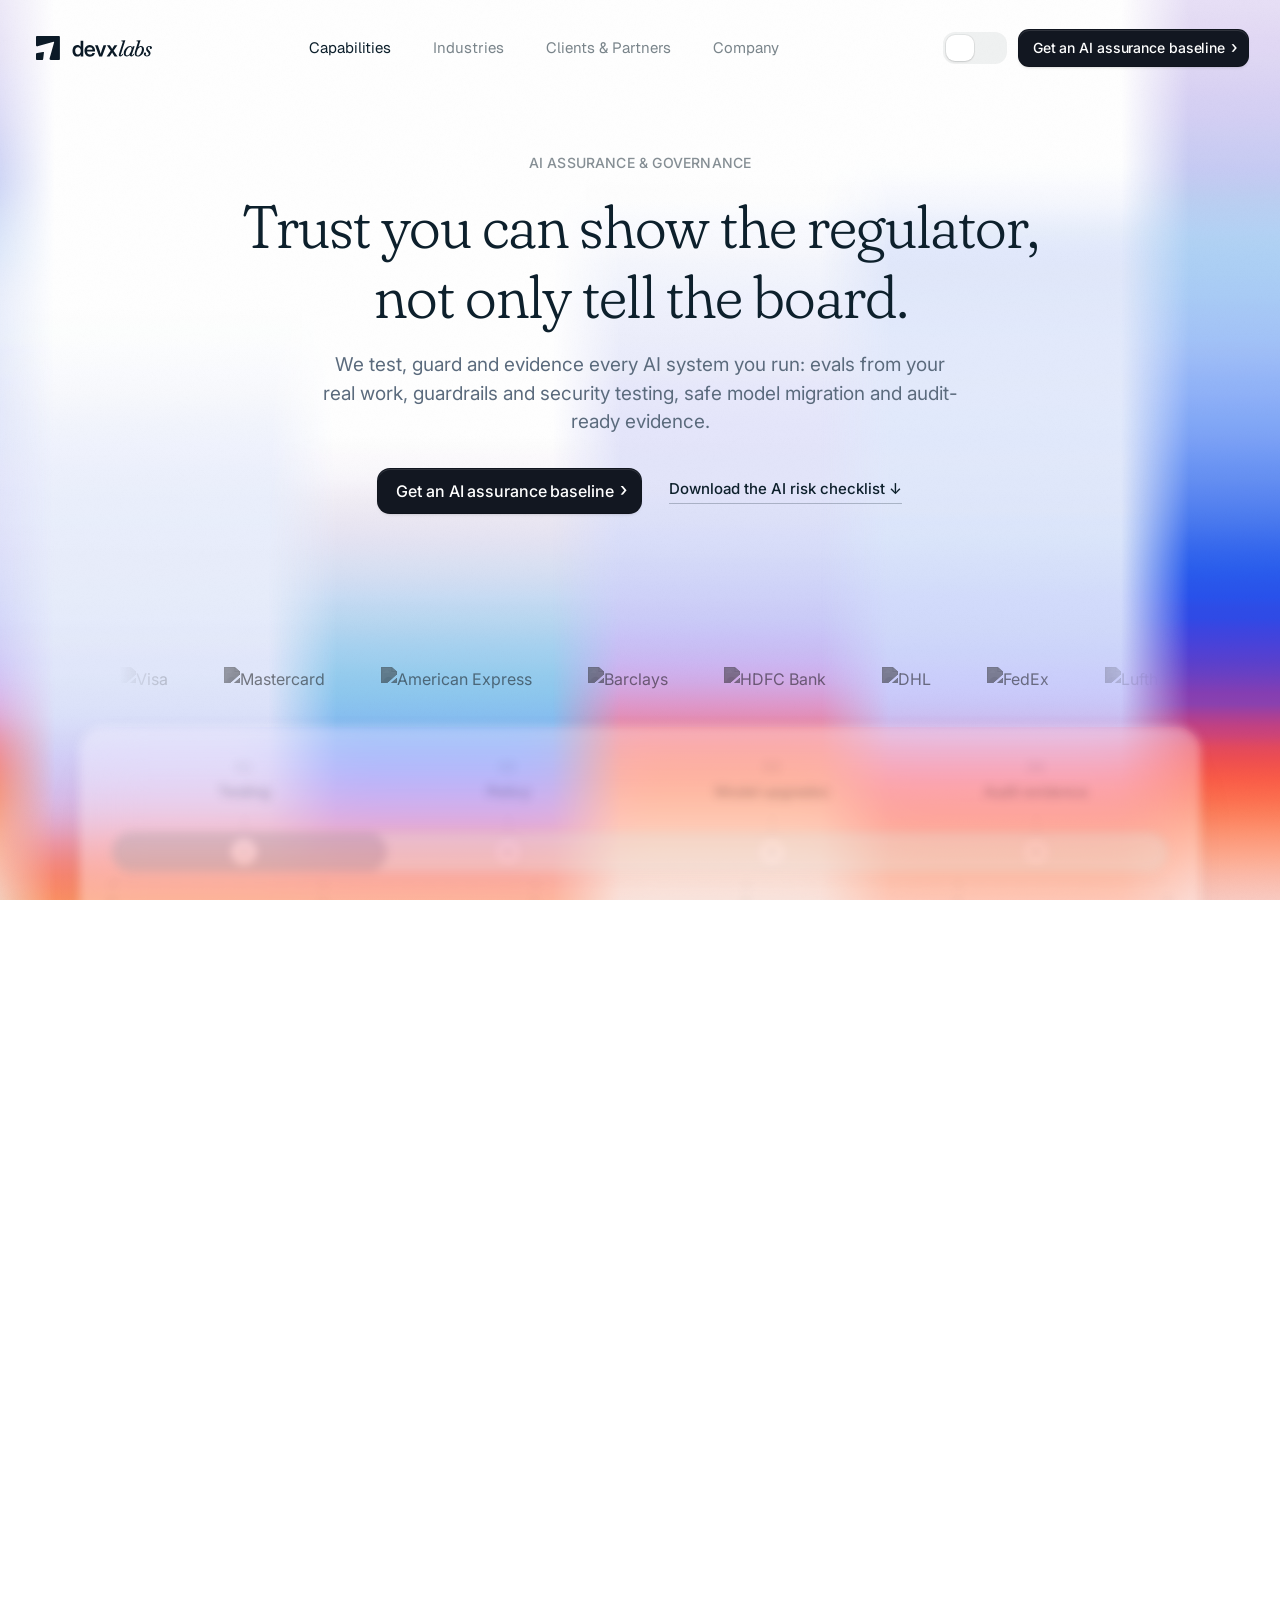
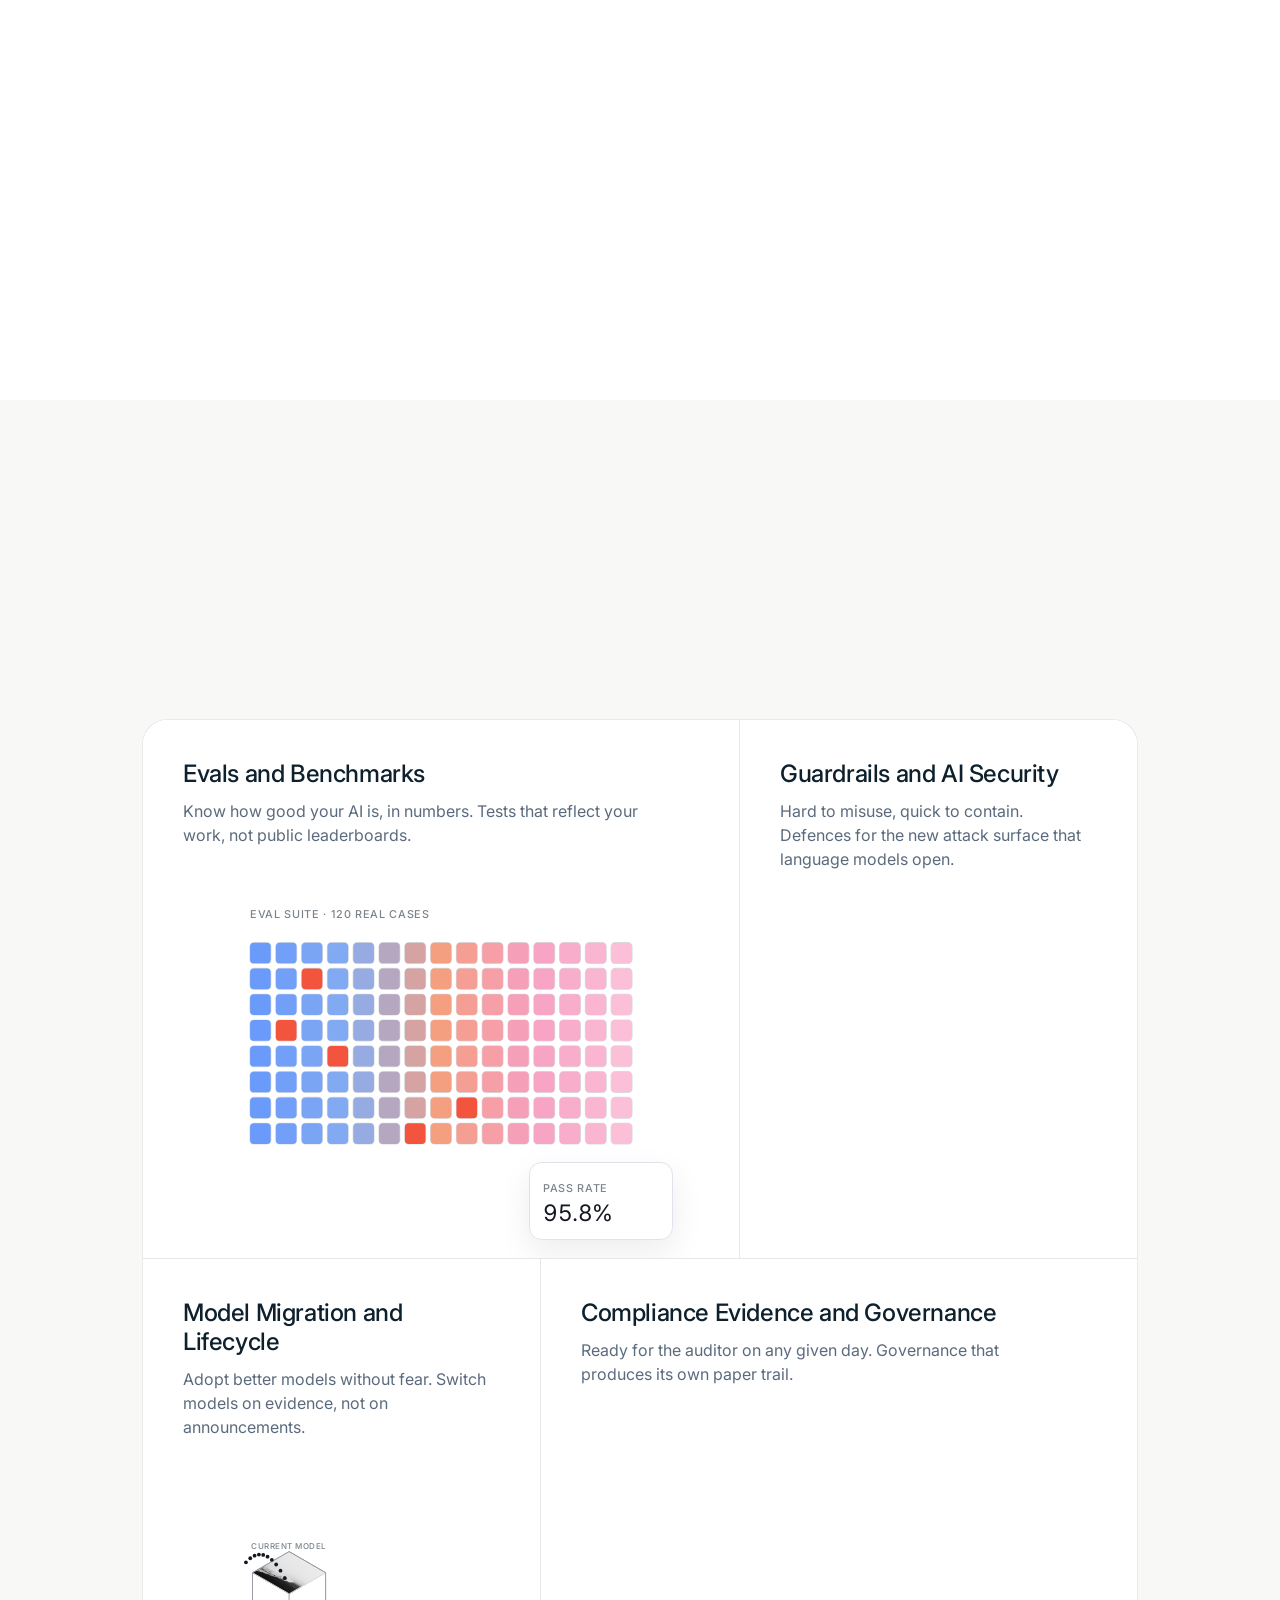
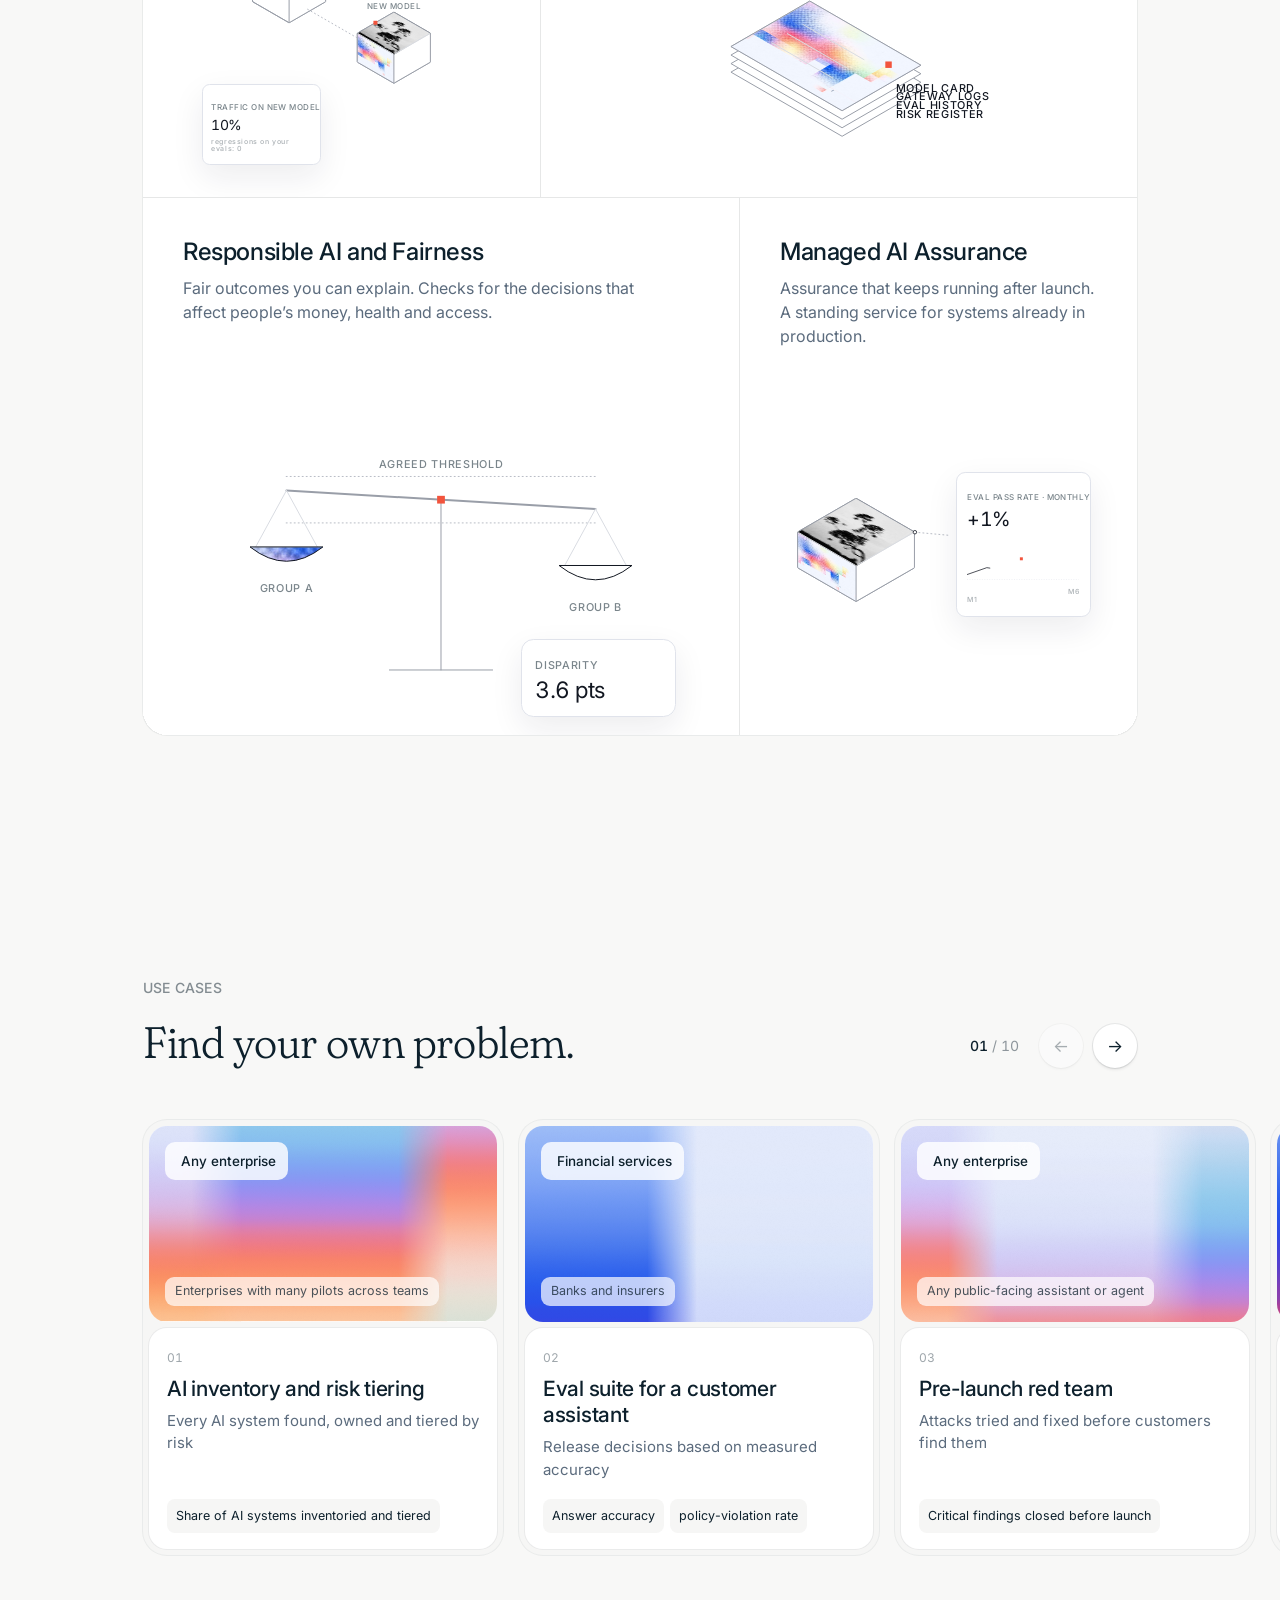
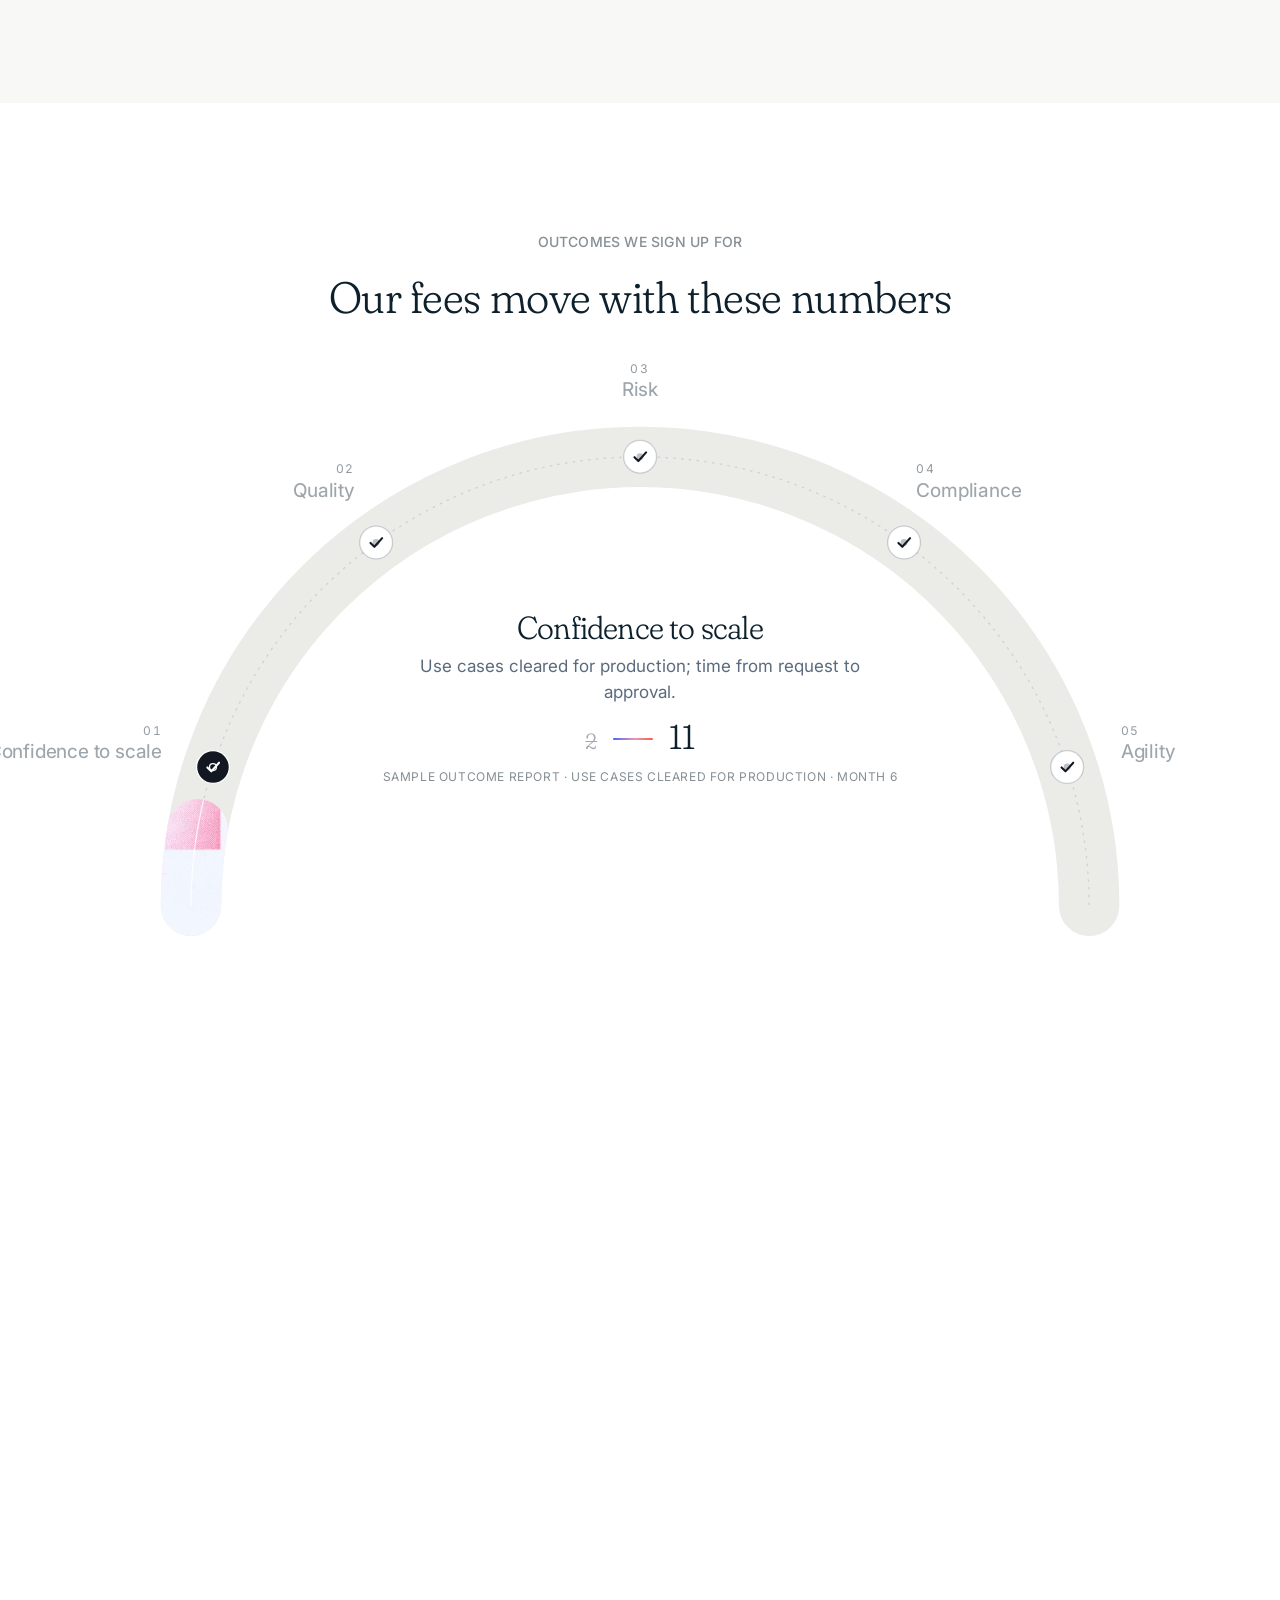
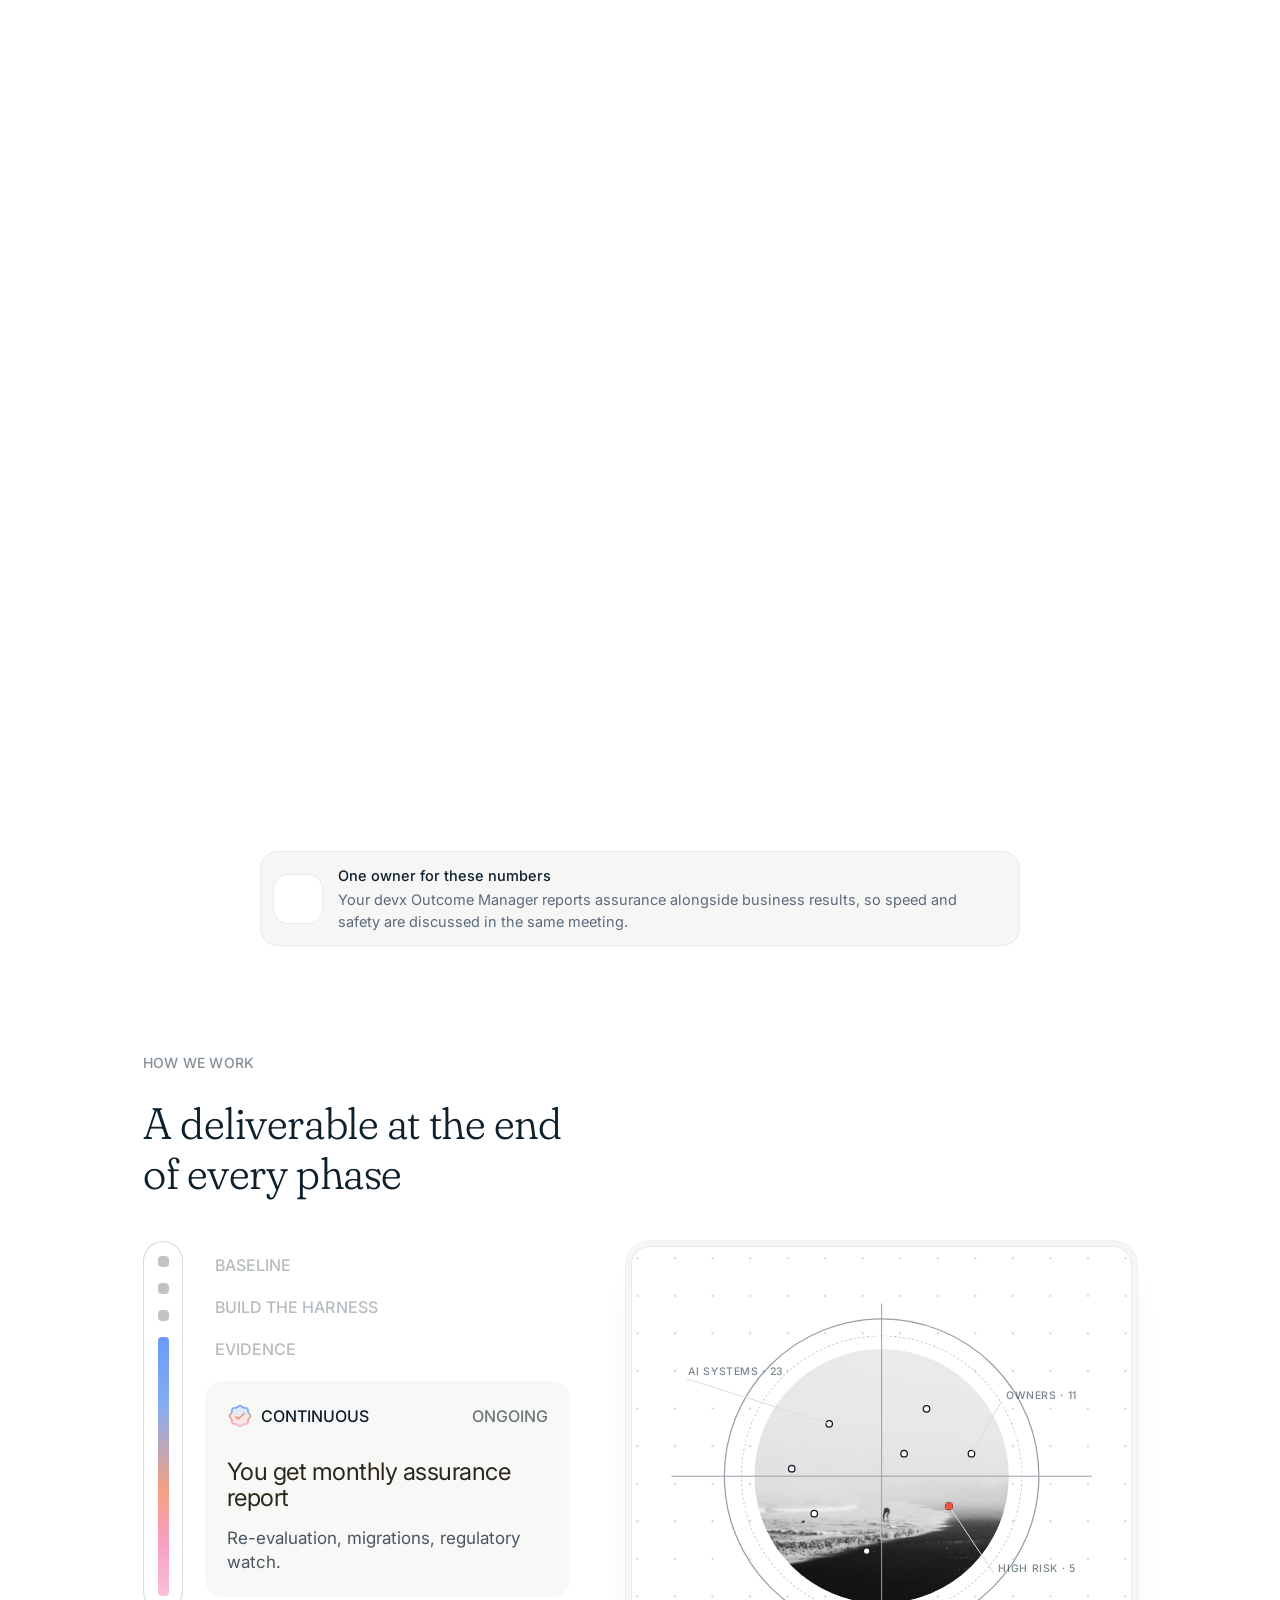
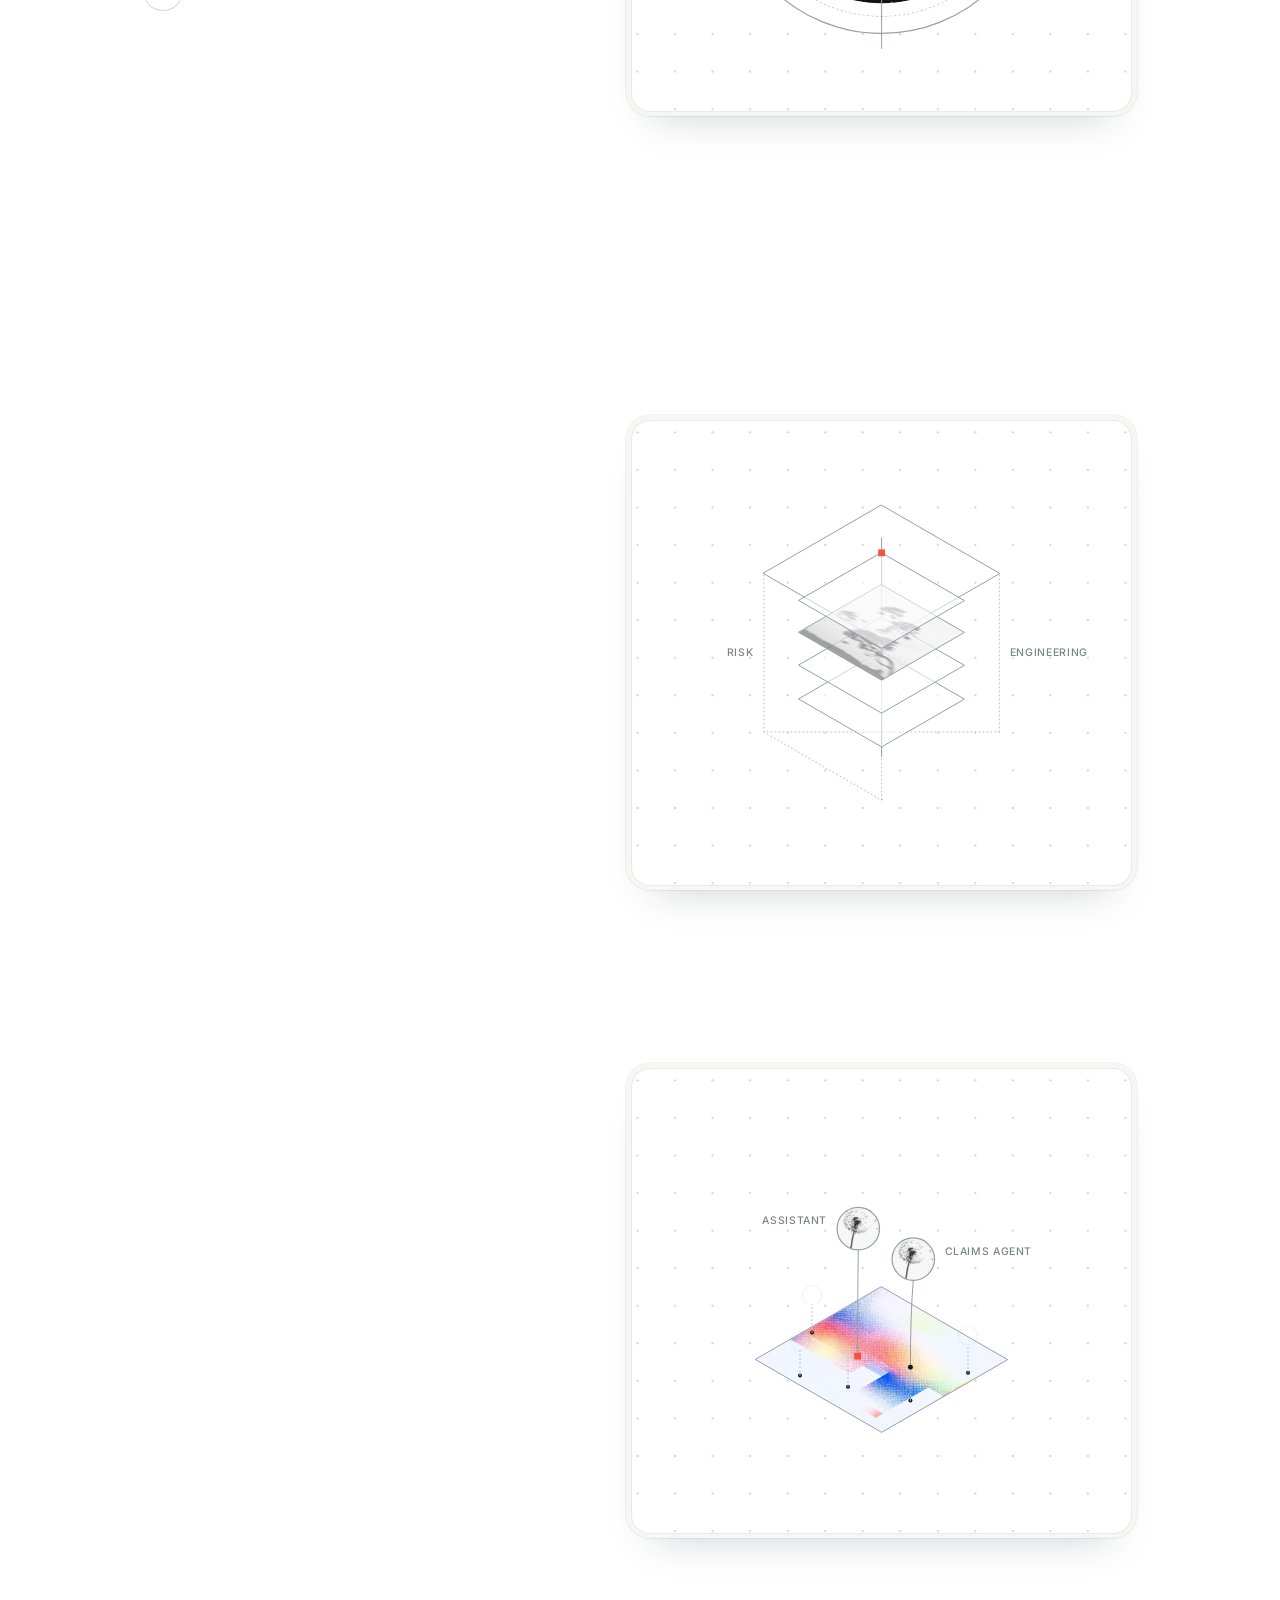
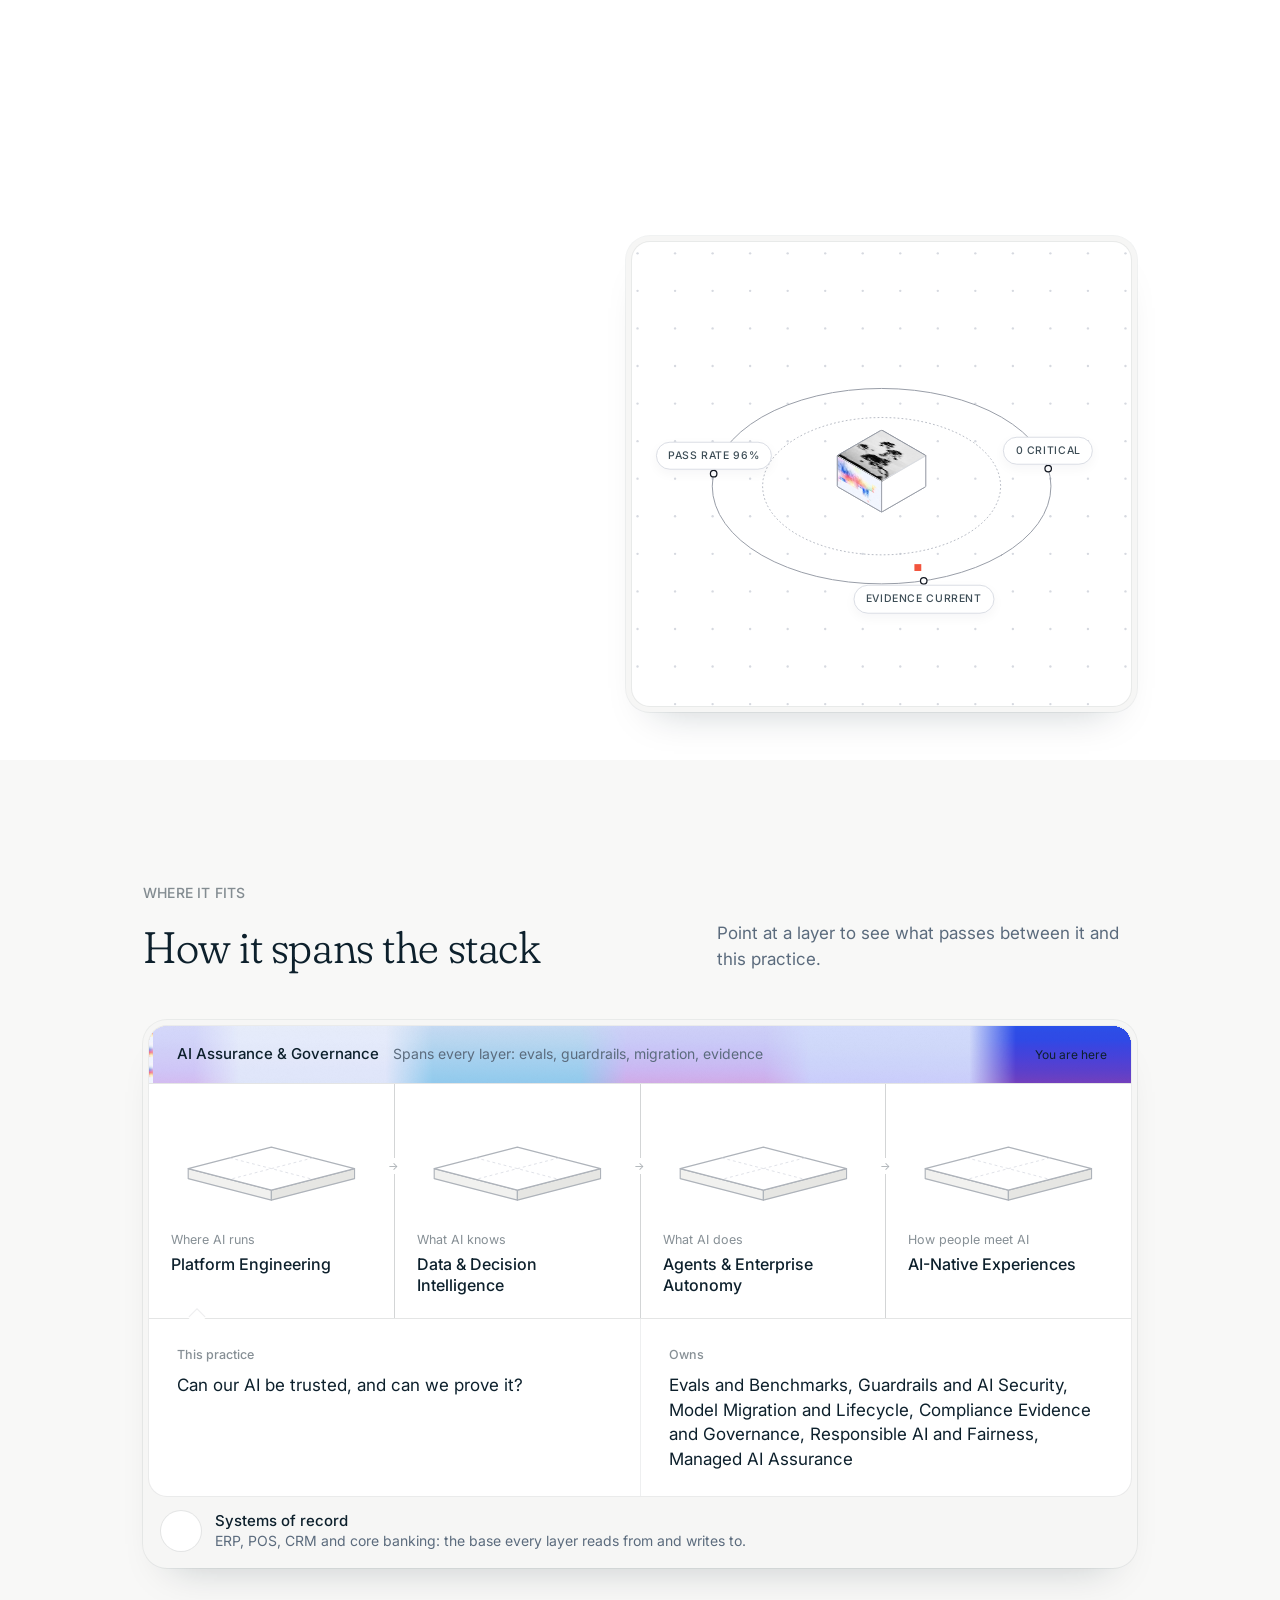
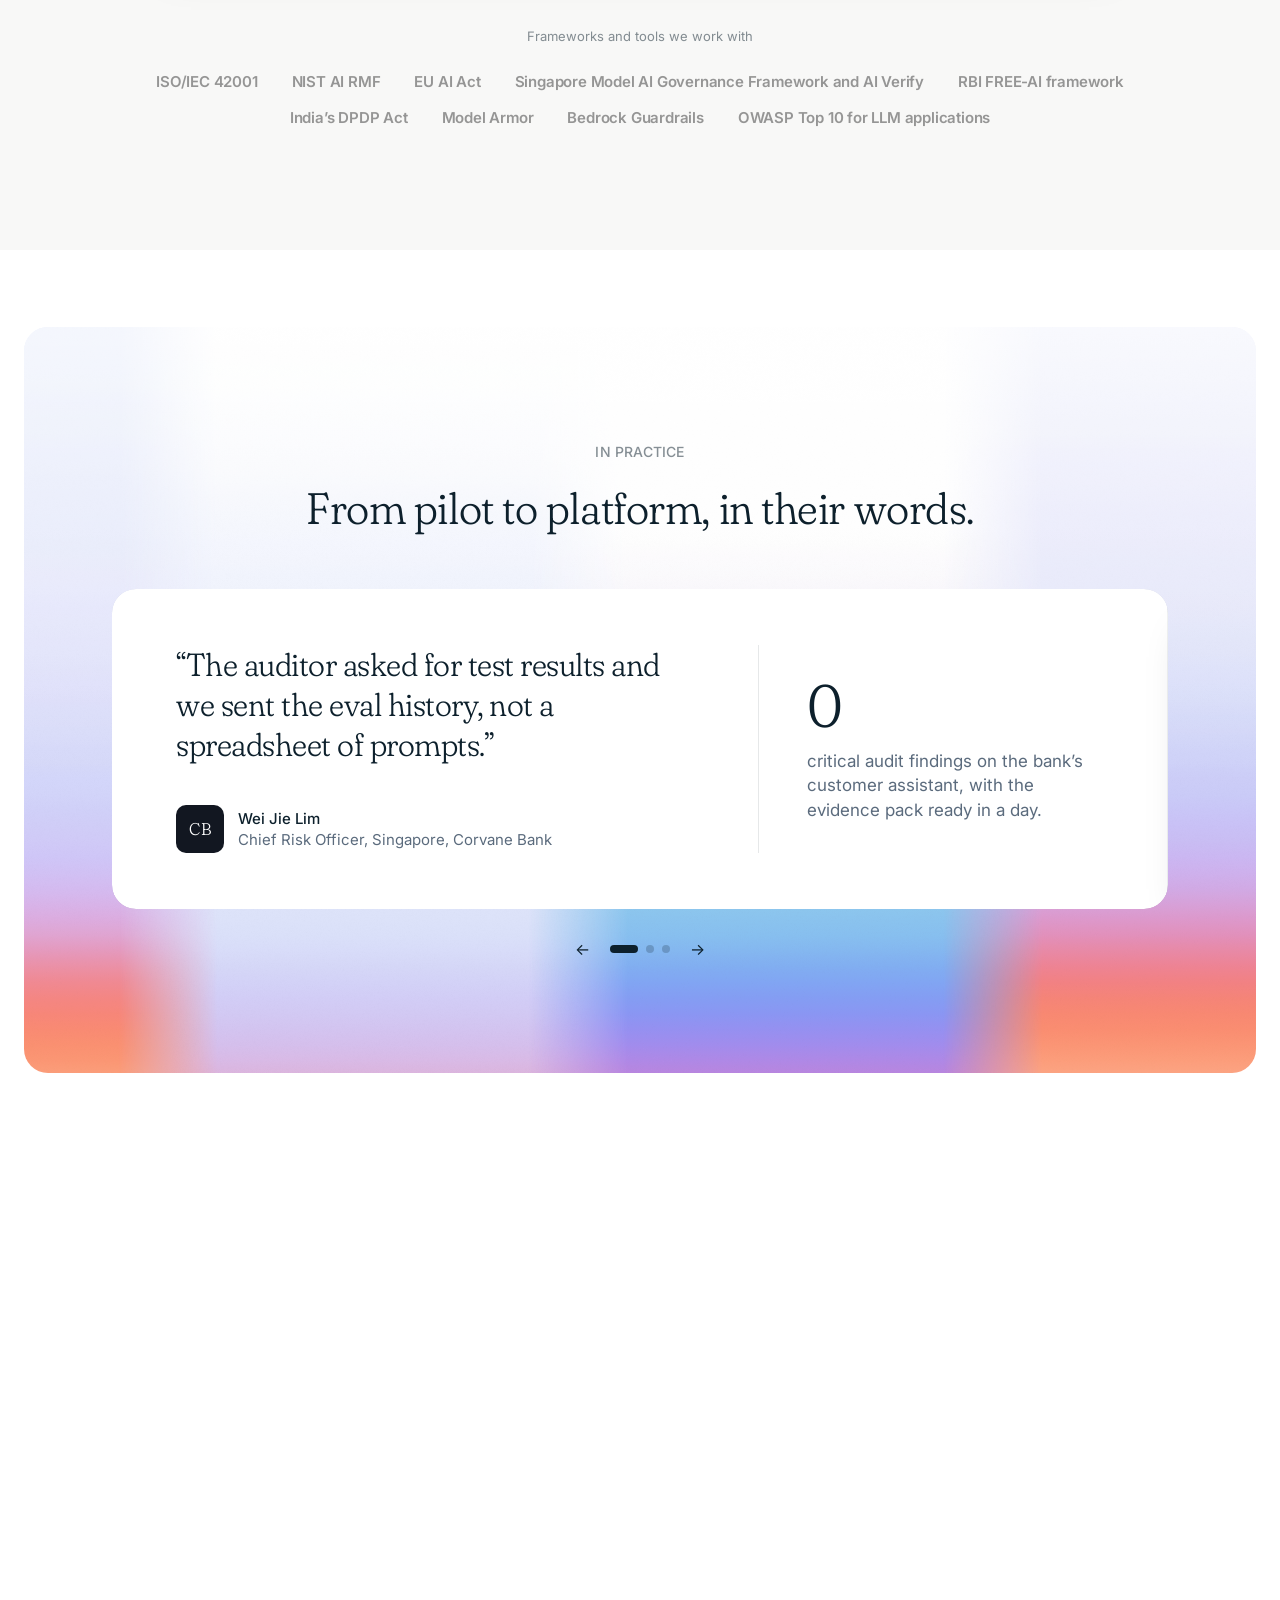
==== ai-assurance-governance.html @ 65e60493 "devx labs capability pages: v5 UI across all five pages, light/dark switch Co-Authored-By: Claude Op" ====
<!doctype html>
<html lang="en">
<head>
<meta charset="utf-8">
<script>(function(){var t;try{t=localStorage.getItem("devx-theme")}catch(e){}
if(!t)t=matchMedia("(prefers-color-scheme: dark)").matches?"dark":"light";document.documentElement.dataset.theme=t;})();</script>
<meta name="viewport" content="width=device-width, initial-scale=1">
<title>AI Assurance and Governance: LLM Evals, Guardrails and AI Security | devx</title>
<meta name="description" content="Evaluation suites, guardrails, AI security testing, safe model migration and continuous compliance evidence for every AI system you run.">
<link rel="preconnect" href="https://fonts.googleapis.com">
<link rel="preconnect" href="https://fonts.gstatic.com" crossorigin>
<link href="https://fonts.googleapis.com/css2?family=Fraunces:opsz,wght,SOFT@9..144,300..500,0..100&family=Geist:wght@400..600&family=Inter:opsz,wght@14..32,300..600&display=swap" rel="stylesheet">
<link rel="stylesheet" href="https://unpkg.com/@phosphor-icons/web@2.1.1/src/duotone/style.css">
<link rel="stylesheet" href="https://unpkg.com/@phosphor-icons/web@2.1.1/src/bold/style.css">
<link rel="stylesheet" href="https://unpkg.com/@phosphor-icons/web@2.1.1/src/regular/style.css">
<link rel="stylesheet" href="assets/hairline/devx-figs.css">
<style>
  :root {

    --paper: #fff; --paper-rgb: 255, 255, 255; --ink-rgb: 13, 32, 44; --tint-rgb: 239, 239, 237;
    --solid: #121721; --on-solid: #fff;
    --t1: #fcfcfb; --t2: #fbfbfa; --t3: #f6f6f5; --t4: #f2f3f5;
    --side: #f1f1ef; --side-dk: #e6e6e3; --edge: #aeb3ba; --guide: #c9ccd1;
    --l1: #dbdee5; --l2: #e0e3eb; --l3: #eceef2; --l4: #d9dce2;
    --hl-e: #999ea8; --hl-m: #b9bdc6; --lane: #efeeea; --lane-on: #c3c6cc; --lane-flag: #eab3a8; --arc: #ebebe7;
    --grey-a: #c1c3c4; --grey-b: #ecebe7; --grey-c: #c3c7cd; --t5: #f4f4f2; --hit: #c8402c; --shadow-rgb: 13, 32, 44; --dots-img: url("assets/dot-grid.svg");
    --hero-img: url("assets/hero-bg.svg"); --px-img: url("assets/pixel-blocks.jpg");
    --ink: #0d202c;
    --ink-warm: #2b2719;
    --muted: #5b6b7d;
    --faint: rgba(13, 32, 44, .5);
    --ghost: #a3a9b0;

    --bg: #ffffff;
    --band: #f8f8f7;
    --line: #e5e8ed;
    --line-strong: rgba(0, 0, 0, .17);

    --pixel: #f2543d;
    /* the shared palette: soft for tints and fills, base for ink-on-top accents */
    --soft-blue: #cae0ff; --soft-green: #c6ecc6; --soft-orange: #ffd0bc; --soft-pink: #ffd1dd;
    --base-blue: #497cfd; --base-green: #6fda75; --base-orange: #fc6b33; --base-pink: #fa82a6;
    --grad: linear-gradient(180deg, #6a9afa 0%, #86adf1 27%, #f59f81 59%, #f69fc2 79%, #fbbfd7 100%);
    --pill-grad: linear-gradient(118deg, #fc88ab 1%, #fa8682 34%, #9277eb 78%, #7494ed 105%);

    --serif: "Cooper Lt BT", "Cooper BT", "Fraunces", Georgia, serif;
    --sans: "Inter", system-ui, -apple-system, "Segoe UI", sans-serif;
    --ui: "Geist", "Inter", system-ui, sans-serif;

    --frame: 1216px;
    --gutter: 16px;
    --radius-lg: 28px;
    --radius: 18px;
  }

  * { box-sizing: border-box; }
  html { -webkit-text-size-adjust: 100%; }
  body {
    margin: 0;
    background: var(--bg);
    color: var(--ink);
    font-family: var(--sans);
    font-size: 16px;
    line-height: 24px;
    -webkit-font-smoothing: antialiased;
    text-rendering: optimizeLegibility;
    overflow-x: clip;
  }
  img { display: block; max-width: 100%; }
  a { color: inherit; text-decoration: none; }
  button { font: inherit; color: inherit; background: none; border: 0; padding: 0; cursor: pointer; }
  :focus-visible { outline: 2px solid #6a9afa; outline-offset: 3px; border-radius: 6px; }

  .serif {
    font-family: var(--serif);
    font-weight: 300;
    font-variation-settings: "SOFT" 100, "opsz" 72;
    letter-spacing: -0.01em;
  }
  .eyebrow {
    font-size: 14px; line-height: 22px; font-weight: 500;
    letter-spacing: .2px; text-transform: uppercase;
    color: rgba(var(--ink-rgb), .5);
    display: inline-block;
  }
  .sr { position: absolute; width: 1px; height: 1px; overflow: hidden; clip: rect(0 0 0 0); white-space: nowrap; }

  /* ---------- buttons ---------- */
  .btn {
    display: inline-flex; align-items: center; gap: 6px;
    height: 44px; padding: 0 14px 0 18px; border-radius: 12px;
    background: var(--solid); color: var(--on-solid);
    font-size: 16px; font-weight: 500; letter-spacing: -.1px; white-space: nowrap;
    box-shadow: inset 0 1px 0 rgba(var(--paper-rgb),.12), 0 2px 4px -2px rgba(0,0,0,.35), 0 0 0 1px var(--solid);
    transition: transform .15s ease, box-shadow .2s ease;
  }
  .btn::after { content: "›"; font-size: 1.2em; line-height: 1; transform: translateY(-1px); transition: transform .2s cubic-bezier(.32,.72,0,1); }
  .btn:hover { transform: translateY(-1px); box-shadow: inset 0 1px 0 rgba(var(--paper-rgb),.12), 0 8px 14px -8px rgba(0,0,0,.4), 0 0 0 1px var(--solid); }
  /* on a dark surface (the nav once it becomes the dark pill) the same button turns white */
  body.scrolled .nav > .btn { background: #fff; color: var(--ink); box-shadow: 0 2px 4px -2px rgba(0,0,0,.2), 0 0 0 1px rgba(var(--ink-rgb),.08); }
  .btn:hover::after { transform: translate(2px, -1px); }
  .btn:active { transform: none; }
  .nav .btn { height: 36px; padding: 0 10px 0 14px; border-radius: 10px; font-size: 14px; }

  /* ---------- nav ---------- */
  .nav-wrap { position: fixed; inset: 16px var(--gutter) auto; z-index: 50; display: flex; justify-content: center; pointer-events: none; }
  .nav {
    pointer-events: auto;
    transition: background .4s ease, max-width .5s cubic-bezier(.32,.72,0,1), padding .5s cubic-bezier(.32,.72,0,1), -webkit-backdrop-filter .4s ease, backdrop-filter .4s ease;
    width: 100%; max-width: calc(var(--frame) - 84px); height: 64px;
    display: flex; align-items: center; justify-content: space-between;
    padding: 0 13px 0 28px;
    background: rgba(0,0,0,.77);
    -webkit-backdrop-filter: blur(16px) saturate(140%); backdrop-filter: blur(16px) saturate(140%);
    border-radius: 22px;
  }
  .logo { display: block; width: 116px; height: 24px; background: url("assets/logo.svg") no-repeat left center / contain; }
  .nav ul { display: flex; gap: 36px; margin: 0; padding: 0; list-style: none; font-family: var(--ui); font-size: 15px; }
  .nav ul a { color: rgba(255,255,255,.5); transition: color .15s ease; }
  .nav ul a:hover, .nav ul a[aria-current] { color: #fff; }
  .nav .logo { transition: filter .4s ease; }
  /* at the top of the page the header is just type on the hero */
  body:not(.scrolled) .nav { background: transparent; -webkit-backdrop-filter: none; backdrop-filter: none; max-width: var(--frame); padding: 0 0 0 4px; }
  body:not(.scrolled) .nav .logo { filter: brightness(0) saturate(100%) invert(9%) sepia(19%) saturate(1500%) hue-rotate(165deg); }
  body:not(.scrolled) .nav ul a { color: rgba(var(--ink-rgb),.55); }
  body:not(.scrolled) .nav ul a:hover, body:not(.scrolled) .nav ul a[aria-current] { color: var(--ink); }


  /* ---------- nav menus: one shared panel that resizes and slides between menus (studied from AccessGrid) ---------- */
  .nav ul li { position: relative; }
  .nav-trigger { all: unset; cursor: pointer; display: inline-flex; align-items: center; gap: 6px; padding: 8px 10px; margin: -8px -10px; border-radius: 10px; color: rgba(255,255,255,.5); transition: color .15s ease, background .15s ease; }
  .nav-trigger:hover, .nav-trigger[aria-expanded="true"], .nav-trigger.current { color: #fff; }
  .nav-trigger[aria-expanded="true"] { background: rgba(255,255,255,.1); }
  .nav-trigger:focus-visible { outline: 2px solid #6a9afa; outline-offset: 2px; }
  .nav-trigger i { font-size: 12px; opacity: .7; transition: transform .3s cubic-bezier(.32,.72,0,1); }
  .nav-trigger[aria-expanded="true"] i { transform: rotate(180deg); }
  body:not(.scrolled) .nav-trigger { color: rgba(var(--ink-rgb),.55); }
  body:not(.scrolled) .nav-trigger:hover, body:not(.scrolled) .nav-trigger[aria-expanded="true"], body:not(.scrolled) .nav-trigger.current { color: var(--ink); }
  body:not(.scrolled) .nav-trigger[aria-expanded="true"] { background: rgba(var(--ink-rgb),.06); }

  .nav { position: relative; }
  .menu { position: absolute; top: calc(100% + 10px); left: 0; z-index: 60; pointer-events: none; opacity: 0; transform: translateY(-6px) scale(.96); transform-origin: var(--ox, 50%) 0;
    transition: opacity .25s ease, transform .35s cubic-bezier(.32,.72,0,1), left .35s cubic-bezier(.32,.72,0,1), width .35s cubic-bezier(.32,.72,0,1), height .35s cubic-bezier(.32,.72,0,1); }
  .menu.open { opacity: 1; transform: none; pointer-events: auto; }
  .menu.instant { transition: opacity .25s ease, transform .35s cubic-bezier(.32,.72,0,1); }
  .menu-shell { position: absolute; inset: 0; border-radius: 18px; background: var(--t3); -webkit-backdrop-filter: blur(16px); backdrop-filter: blur(16px);
    box-shadow: 0 24px 40px -20px rgba(var(--shadow-rgb),.3), 0 10px 24px rgba(var(--shadow-rgb),.06), 0 1px 1px rgba(var(--shadow-rgb),.14), 0 0 0 1px rgba(var(--ink-rgb),.05); }
  .menu-panel { position: absolute; top: 0; left: 0; padding: 4px; opacity: 0; pointer-events: none; visibility: hidden; transform: translateX(var(--dx, 0));
    transition: opacity .2s ease, transform .3s cubic-bezier(.32,.72,0,1), visibility 0s .3s; }
  .menu-panel.on { opacity: 1; pointer-events: auto; visibility: visible; transform: none; transition: opacity .2s ease .05s, transform .3s cubic-bezier(.32,.72,0,1), visibility 0s; }
  .menu-grid { display: grid; gap: 1px; border-radius: 14px; overflow: hidden; background: rgba(var(--ink-rgb),.07); box-shadow: 0 1px 1px rgba(var(--shadow-rgb),.06), 0 0 0 1px rgba(var(--ink-rgb),.05); }
  .menu-card { display: flex; flex-direction: column; gap: 4px; padding: 18px 18px 16px; background: var(--paper); color: var(--ink); transition: background .2s ease; }
  .menu-card:hover, .menu-card:focus-visible { background: var(--t2); outline: none; }
  .menu-card b { font-size: 15px; font-weight: 500; letter-spacing: -.15px; }
  .menu-card > span { font-size: 13px; line-height: 1.45; color: var(--muted); }
  .menu-card .here { display: inline-flex; align-items: center; gap: 6px; margin-top: 6px; font-style: normal; font-size: 12px; color: var(--ink); }
  .menu-card .here::before { content: ""; width: 6px; height: 6px; border-radius: 2px; background: var(--pixel); }
  .menu-foot { display: flex; align-items: center; gap: 14px; padding: 12px 8px 8px 10px; }
  .menu-foot .tile { width: 40px; height: 40px; border-radius: 50%; background: var(--paper); box-shadow: 0 0 0 1px rgba(var(--ink-rgb),.08); font-size: 18px; }
  .menu-foot .btn { height: 32px; padding: 0 8px 0 12px; border-radius: 10px; font-size: 13px; }
  .menu-foot div { flex: 1; font-size: 13px; line-height: 1.4; color: var(--muted); }
  .menu-foot div b { display: block; font-size: 14px; font-weight: 500; color: var(--ink); }

  /* capabilities: the practice stack, each card lifting its own layer */
  .cap-grid { grid-template-columns: repeat(2, 290px); }
  .cap-grid .wide { grid-column: 1 / -1; flex-direction: row; align-items: center; gap: 18px; }
  .cap-grid .wide-copy { font-size: 13px; line-height: 1.45; color: var(--muted); }
  .cap-grid .wide-copy b { display: block; margin-bottom: 2px; color: var(--ink); }
  .stack { width: 104px; height: 78px; margin: -6px 0 8px -8px; overflow: visible; }
  .cap-grid .wide .stack { margin: -4px 0; flex: none; }
  .stack .sl { transition: transform .5s cubic-bezier(.32,.72,0,1); }
  .stack .top { fill: var(--paper); stroke: var(--edge); stroke-width: .75; stroke-linejoin: round; }
  .stack .side { fill: var(--side); stroke: var(--edge); stroke-width: .75; stroke-linejoin: round; }
  .stack .side.dk { fill: var(--side-dk); }
  .stack .me .top, .stack .me .side { fill: url(#menu-px); stroke: rgba(var(--ink-rgb),.25); }
  .stack .shade { fill: rgba(var(--ink-rgb),.1); } .stack .shade.dk { fill: rgba(var(--ink-rgb),.22); }
  .stack .px { fill: var(--pixel); opacity: 0; transition: opacity .3s ease; }
  .stack .guide line { stroke: var(--guide); stroke-width: .75; stroke-dasharray: 2 3; }
  .stack .span line { stroke: var(--edge); stroke-width: .75; stroke-dasharray: 2 2; }
  .menu-card:hover .stack .me, .menu-card:focus-visible .stack .me { transform: translateY(-7px); }
  .menu-card:hover .stack .px, .menu-card:focus-visible .stack .px { opacity: 1; }
  .menu-card:hover .stack .sl:not(.me) { transform: translateY(1px); }

  /* industries and company: icon rows */
  .row-grid { grid-template-columns: repeat(2, 264px); }
  .company-grid { grid-template-columns: 300px; }
  .menu-row { display: flex; align-items: center; gap: 12px; padding: 13px 16px; background: var(--paper); color: var(--ink); font-size: 14px; font-weight: 500; line-height: 1.3; transition: background .2s ease; }
  .menu-row:hover, .menu-row:focus-visible { background: var(--t2); outline: none; }
  .menu-row .ic, .menu-foot .tile { display: grid; place-items: center; flex: none; color: var(--ink); }
  .menu-row .ic { width: 34px; height: 34px; border-radius: 9px; font-size: 19px; background: var(--t5); transition: background .2s ease; }
  .menu-row .ic i, .menu-foot .tile i { display: inline-block; line-height: 1; }
  /* at rest the icons are ink; on hover they take the devx gradient, like the guardrail icons */
  .menu-row:hover .ic i::before, .menu-row:hover .ic i::after, .menu-row:focus-visible .ic i::before, .menu-row:focus-visible .ic i::after,
  .menu-foot:hover .tile i::before, .menu-foot:hover .tile i::after {
    background: linear-gradient(135deg, #6a9afa 0%, #86adf1 27%, #f59f81 59%, #f69fc2 79%, #fbbfd7 100%);
    -webkit-background-clip: text; background-clip: text; color: transparent; }
  .menu-row:hover .ic { background: rgba(var(--tint-rgb),.9); }
  .menu-row small { display: block; margin-top: 2px; font-size: 12.5px; font-weight: 400; color: var(--muted); }


  /* industries: the list on the left; the sub-verticals of the one under the pointer on the right */
  .ind-grid { grid-template-columns: 250px 290px; }
  .ind-list, .ind-subs { background: var(--paper); display: flex; flex-direction: column; }
  .ind-list .menu-row + .menu-row { border-top: 1px solid rgba(var(--ink-rgb),.07); }
  .ind-list .menu-row .go, .sub-row .go { margin-left: auto; font-style: normal; color: rgba(var(--ink-rgb),.25); transition: transform .2s ease, color .2s ease; }
  .ind-list .menu-row.on { background: var(--t2); }
  .ind-list .menu-row.on .go, .ind-list .menu-row:hover .go { color: var(--pixel); transform: translateX(2px); }
  .ind-list .menu-row.on .ic i::before, .ind-list .menu-row.on .ic i::after {
    background: linear-gradient(135deg, #6a9afa 0%, #86adf1 27%, #f59f81 59%, #f69fc2 79%, #fbbfd7 100%);
    -webkit-background-clip: text; background-clip: text; color: transparent; }
  .ind-subs { border-left: 1px solid rgba(var(--ink-rgb),.07); padding: 6px 0; }
  .ind-subs .head { padding: 10px 18px 6px; font-size: 11.5px; font-weight: 500; letter-spacing: .5px; text-transform: uppercase; color: rgba(var(--ink-rgb),.45); }
  .sub-row { display: flex; align-items: center; gap: 12px; padding: 11px 18px; font-size: 14px; font-weight: 500; color: var(--ink); transition: background .2s ease; animation: sub-in .35s cubic-bezier(.32,.72,0,1) both; }
  .sub-row:hover, .sub-row:focus-visible { background: var(--t2); outline: none; }
  .sub-row:hover .go { color: var(--pixel); transform: translateX(2px); }
  .sub-row.all { margin-top: auto; font-weight: 400; color: var(--muted); border-top: 1px solid rgba(var(--ink-rgb),.07); }
  @keyframes sub-in { from { opacity: 0; transform: translateX(8px); } }

  /* clients and partners: stories on the left, partners on the right */
  .cp-grid { grid-template-columns: 340px 280px; }
  .cp-col { display: grid; align-content: start; background: var(--paper); }
  .cp-col > * + * { border-top: 1px solid rgba(var(--ink-rgb),.07); }
  .cp-grid .head { padding: 14px 18px 6px; background: var(--paper); font-size: 11.5px; font-weight: 500; letter-spacing: .5px; text-transform: uppercase; color: rgba(var(--ink-rgb),.45); }
  .partner { display: grid; grid-template-columns: 96px 1fr 14px; align-items: center; gap: 12px; padding: 12px 18px; background: var(--paper); color: var(--ink); transition: background .2s ease; }
  .partner:hover, .partner:focus-visible { background: var(--t2); outline: none; }
  .partner b { font-size: 14px; font-weight: 600; letter-spacing: -.2px; }
  .partner span { font-size: 12.5px; line-height: 1.35; color: var(--muted); }
  .partner i, .mstory i.go { font-style: normal; color: rgba(var(--ink-rgb),.3); transition: transform .2s ease, color .2s ease; }
  .partner:hover i, .mstory:hover i.go { color: var(--ink); transform: translateX(2px); }
  .feat { display: block; padding: 14px 18px 16px; background: var(--paper); color: var(--ink); }
  .feat .plate { position: relative; height: 68px; margin-bottom: 12px; border-radius: 10px; overflow: hidden; background: #121721 url("assets/pixel-blocks.jpg") 30% 45% / 220% auto; }
  .feat .plate em { position: absolute; left: 10px; bottom: 8px; font-style: normal; font-size: 10.5px; font-weight: 500; letter-spacing: .6px; color: #fff; }
  .feat .plate b { position: absolute; right: 12px; top: 50%; transform: translateY(-50%); font-size: 22px; font-weight: 700; letter-spacing: -.5px; color: #fff; }
  .feat > b { display: block; font-size: 14px; font-weight: 500; }
  .feat > span { display: block; margin-top: 2px; font-size: 12.5px; color: var(--muted); }
  .mstory { display: flex; align-items: center; gap: 12px; padding: 11px 18px; background: var(--paper); color: var(--ink); transition: background .2s ease; }
  .mstory:hover, .mstory:focus-visible { background: var(--t2); outline: none; }
  .mstory .mk { flex: none; width: 32px; height: 32px; border-radius: 9px; display: grid; place-items: center; background: var(--solid); color: var(--on-solid); font-size: 12px; }
  .mstory b { display: block; font-size: 13.5px; font-weight: 500; }
  .mstory span span { font-size: 12px; color: var(--muted); }
  .mstory .m { margin-left: auto; font-size: 16px; white-space: nowrap; }

  /* ---------- ruled frame (Aside) ---------- */
  .rule { border-top: 0; }
  .frame { max-width: calc(var(--frame) + 2px); margin: 0 auto; background: var(--bg); }
  .rule:has(> .frame.band) { background: var(--band); }
  .frame.band { background: var(--band); }
  .section { padding: 120px 112px; }
  .section-head { max-width: 720px; margin-bottom: 56px; }
  .section-head.center { margin-left: auto; margin-right: auto; text-align: center; }
  .section-head .eyebrow { margin-bottom: 20px; }
  .h2 { margin: 0; font-size: 44px; line-height: 1.14; color: var(--ink); }
  .section-head p { margin: 20px 0 0; color: var(--muted); }
  .section-head.center p { margin-left: auto; margin-right: auto; max-width: 600px; }

  /* what we build */
  /* what we build: a bento of four cards (after Dia) */
  /* what we build: one rounded group of white cells split by hairlines, the nav's construction at page scale */
  .bento { display: grid; grid-template-columns: repeat(5, 1fr); grid-template-areas: "a a a b b" "c c d d d"; gap: 1px;
    border-radius: 24px; overflow: hidden; background: rgba(var(--ink-rgb),.08); box-shadow: 0 0 0 1px rgba(var(--ink-rgb),.06); }
  .bento .card:nth-child(1) { grid-area: a; } .bento .card:nth-child(2) { grid-area: b; }
  .bento .card:nth-child(3) { grid-area: c; } .bento .card:nth-child(4) { grid-area: d; }
  .card { position: relative; display: flex; flex-direction: column; padding: 40px 40px 0; background: var(--paper); transition: background .3s ease; }
  .card:hover { background: var(--t1); }
  .card h3 { margin: 0; font-size: 24px; line-height: 1.2; font-weight: 500; letter-spacing: -.4px; color: var(--ink); }
  .card p { margin: 10px 0 8px; max-width: 520px; font-size: 17px; line-height: 1.5; color: var(--muted); }
  .card .fig { width: 100%; max-width: 600px; margin: auto;   /* auto: a figure in a stretched card sits centred in the space left, not stuck under the text */
    aspect-ratio: 484 / 375; --hairline-plate: var(--paper); }
  .card .fig > [data-hairline] { scale: 1.32; transform-origin: 50% 55%; }
  .card.wide .fig { max-width: 640px; }
  .card .fig[data-fig="river"] > [data-hairline] { scale: 1.5; }
  .card .fig[data-fig="readout"] > [data-hairline] { scale: 1.08; }
  .card .fig[data-fig="block"] > [data-hairline] { scale: 1.18; transform-origin: 50% 70%; }
  .plate p strong { color: var(--ink); font-weight: 500; }

  /* how we work (Figma 228:5033) */
  .how { padding-top: 104px; padding-bottom: 48px; }
  .how-head { margin-bottom: 42px; }
  .how-head .eyebrow { margin-bottom: 24px; }
  .how-grid { display: grid; grid-template-columns: minmax(0, 627fr) minmax(0, 751fr); gap: 56px; }
  .how-left { position: sticky; top: calc(50vh - var(--frame-h) / 2); align-self: start; }
  .how { --frame-h: min(560px, calc(100vh - 140px)); }
  .stepper { display: flex; gap: 22px; }
  .rail { flex: 0 0 40px; display: flex; flex-direction: column; align-items: center; gap: 16px; padding: 14px 0; border: 1px solid rgba(var(--ink-rgb),.17); border-radius: 999px; background: var(--paper); }
  .rail i { display: block; width: 11px; flex: 0 0 11px; border-radius: 4px; background: var(--grey-a); transition: flex-grow .6s cubic-bezier(.32,.72,0,1), background .3s ease; }
  .rail i.on { flex: 1 0 11px; background: var(--grad); }
  .step-list { flex: 1; display: flex; flex-direction: column; gap: 22px; min-width: 0; padding: 14px 0; }
  .step { text-align: left; width: 100%; border-radius: 18px; padding: 0 10px; transition: background .3s ease, padding .3s ease; }
  .step-top { display: flex; align-items: center; justify-content: space-between; gap: 12px; }
  .step-name { display: inline-flex; align-items: center; gap: 8px; font-size: 16px; line-height: 1.25; font-weight: 500; letter-spacing: .04px; text-transform: uppercase; color: rgba(var(--ink-rgb),.3); transition: color .2s ease; }
  .step-name img { width: 26px; height: 26px; display: none; }
  .step-weeks { font-size: 16px; font-weight: 500; letter-spacing: .04px; text-transform: uppercase; color: rgba(var(--ink-rgb),.6); display: none; }
  .step-body { display: grid; grid-template-rows: 0fr; transition: grid-template-rows .5s cubic-bezier(.32,.72,0,1); }
  .step-body > div { overflow: hidden; }
  .step-body h3 { margin: 30px 0 16px; font-size: 24px; line-height: 1.1; font-weight: 400; letter-spacing: -.52px; color: var(--ink-warm); }
  .step-body p { margin: 0; font-size: 17px; line-height: 1.4; color: rgba(var(--ink-rgb),.75); }
  .step:hover .step-name { color: rgba(var(--ink-rgb),.6); }
  .step[aria-selected="true"] { background: rgba(var(--tint-rgb),.43); padding: 22px; }
  .step[aria-selected="true"] .step-name { color: var(--ink); }
  .step[aria-selected="true"] .step-name img, .step[aria-selected="true"] .step-weeks { display: inline-flex; }
  .step[aria-selected="true"] .step-body { grid-template-rows: 1fr; }
  .how-right { display: flex; flex-direction: column; gap: 0; }
  .how-item { margin: 0; min-height: 72vh; display: flex; align-items: center; }
  .how-item:first-child { min-height: 0; padding-bottom: calc(50vh - var(--frame-h) / 2); }
  .how-item:last-child { min-height: 0; padding-top: calc(50vh - var(--frame-h) / 2); }
  /* the step plate: a white drawing inside a blurred pixel-gradient frame */
  .step-frame { position: relative; width: 100%; aspect-ratio: 751 / 699; max-height: calc(100vh - 140px); margin-left: auto; padding: 6px; border-radius: 24px; background: var(--t3); box-shadow: 0 0 0 1px rgba(var(--ink-rgb),.06), 0 24px 40px -28px rgba(var(--shadow-rgb),.25); display: grid; }
  .step-frame .fig { width: 100%; height: 100%; border-radius: 18px; box-shadow: 0 0 0 1px rgba(var(--ink-rgb),.06); background: var(--paper) var(--dots-img) center / 751px auto; --hairline-plate: var(--paper); display: grid; place-items: center; }
  .step-frame .fig > [data-hairline] { width: min(100%, calc(var(--frame-h) * .865 * 1.25)); }
  .how { --frame-h: 560px; }
  .how-detail { display: none; }

  /* outcomes: a semicircular track the scroll paints in (after Valley's compare arc) */
  .outcomes { padding-top: 0; padding-bottom: 0; }
  .arc-track { height: 260vh; position: relative; }
  .arc-sticky { position: sticky; top: 0; height: 100vh; display: flex; flex-direction: column; align-items: center; justify-content: center; padding-top: 72px; }
  .arc-head { text-align: center; margin-bottom: 56px; }
  .arc-head .eyebrow { margin-bottom: 20px; }
  .arc-head h2 { margin: 0; font-size: 44px; line-height: 1.12; color: var(--ink); }
  .arc { position: relative; aspect-ratio: 1216 / 660; width: min(calc(100% + 112px), calc((100vh - 330px) * 1216 / 660)); margin: 0 -56px; }
  .arc svg { position: absolute; inset: 0; width: 100%; height: 100%; overflow: visible; }
  .arc .base { fill: none; stroke: var(--arc); stroke-width: 70; stroke-linecap: round; }
  .arc .rail { fill: none; stroke: rgba(var(--paper-rgb),.75); stroke-width: 1.5; }
  .arc .rail-base { fill: none; stroke: rgba(var(--ink-rgb),.12); stroke-width: 1.5; stroke-dasharray: 3 6; }
  .arc .cp circle { fill: var(--paper); stroke: rgba(var(--ink-rgb),.18); stroke-width: 1.5; transition: fill .35s ease, stroke .35s ease, r .35s ease; }
  .arc .cp path { fill: none; stroke: var(--solid); stroke-width: 2.4; stroke-linecap: round; stroke-linejoin: round; opacity: 0; transition: opacity .3s ease; }
  .arc .cp .dot { fill: rgba(var(--ink-rgb),.28); stroke: none; transition: opacity .3s ease; }
  .arc .cp.done circle { stroke: var(--paper); }
  .arc .cp.done path { opacity: 1; }
  .arc .cp.done .dot { opacity: 0; }
  .arc .cp.now circle { fill: var(--solid); stroke: var(--paper); }
  .arc .cp.now path { stroke: var(--paper); }
  .arc-labels { position: absolute; inset: 0; margin: 0; padding: 0; list-style: none; }
  .arc-labels button { position: absolute; text-align: center; line-height: 1.12; padding: 4px 6px; border-radius: 8px; }
  .arc-labels .n { display: block; font-size: 12px; letter-spacing: 1.5px; color: rgba(var(--ink-rgb),.45); margin-bottom: 4px; font-variant-numeric: tabular-nums; }
  .arc-labels .t { display: block; font-size: 19px; font-weight: 450; letter-spacing: -.2px; color: rgba(var(--ink-rgb),.4); transition: color .35s ease; white-space: nowrap; }
  .arc-labels button.done .t { color: var(--ink); }
  .arc-labels button:hover .t { color: var(--ink); }
  /* centred in the arc's inner space, so the readout sits under the checkpoint it belongs to rather than at the floor */
  .arc-center { position: absolute; left: 50%; top: 41%; transform: translateX(-50%); width: min(560px, 54%); text-align: center; }
  .arc-center h3 { margin: 0 0 10px; font-size: 32px; line-height: 1; letter-spacing: -.8px; color: var(--ink); }
  .arc-center > p { margin: 0 auto; max-width: 480px; font-size: 16px; line-height: 1.5; color: var(--muted); }
  .arc-stat { margin-top: 20px; display: inline-flex; align-items: baseline; gap: 16px; }
  .arc-stat .from { font-size: 22px; color: var(--ghost); text-decoration: line-through; text-decoration-thickness: 1px; }
  .arc-stat .arrow { width: 40px; height: 2px; border-radius: 2px; background: linear-gradient(90deg, #436bf6, #ea95b6 55%, #ff5d45); align-self: center; }
  .arc-stat .to { font-size: 34px; color: var(--ink); }
  .arc-meta { display: block; margin-top: 10px; font-size: 12px; letter-spacing: .6px; text-transform: uppercase; color: var(--faint); }
  .arc-center .swap { transition: opacity .3s ease, transform .3s ease; }
  .arc-center.out .swap { opacity: 0; transform: translateY(6px); }


  /* proof: client cases. The band arrives as a card, then pins and snaps to fill the screen;
     scrolling steps through the cases while the gradient slides under them */
  .proof-track { position: relative; height: calc(100vh + 3 * 80vh); }
  .proof-sticky { position: sticky; top: 0; height: 100vh; display: grid; place-items: center; overflow: clip; }
  .proof-band { position: relative; width: min(1392px, calc(100% - 48px)); display: flex; flex-direction: column; justify-content: center;
    padding: 0 88px; border-radius: 24px; overflow: hidden; isolation: isolate;
    background: var(--paper) var(--hero-img) var(--bx, 0%) 70% / 170% auto no-repeat;
    transition: width .7s cubic-bezier(.32,.72,0,1), height .7s cubic-bezier(.32,.72,0,1), border-radius .7s cubic-bezier(.32,.72,0,1), background-position 1.4s cubic-bezier(.32,.72,0,1); }
  .proof-band::before { content: ""; position: absolute; inset: 0; z-index: -1; background: linear-gradient(180deg, rgba(var(--paper-rgb),.6), rgba(var(--paper-rgb),0) 60%); }
  .proof.full .proof-band { width: 100%; height: 100vh !important; border-radius: 0; }
  .proof-inner { width: 100%; max-width: 1216px; margin: 0 auto; }
  .proof-head { text-align: center; margin-bottom: 56px; }
  .proof-head .eyebrow { margin-bottom: 20px; }
  .proof-viewport { overflow: hidden; border-radius: 24px; }
  .proof-rail { display: flex; transition: transform .8s cubic-bezier(.32,.72,0,1); }
  .case { flex: 0 0 100%; margin: 0; display: grid; grid-template-columns: 1.5fr 1fr; gap: 64px; padding: 56px 64px; border-radius: 24px;
    background: var(--paper); box-shadow: 0 0 0 1px rgba(var(--ink-rgb),.06), 0 24px 40px -24px rgba(var(--shadow-rgb),.25); }
  .case blockquote { margin: 0; display: flex; flex-direction: column; justify-content: space-between; gap: 40px; }
  .case blockquote p { margin: 0; font-size: 32px; line-height: 1.25; letter-spacing: -.5px; color: var(--ink); }
  .case-by { display: flex; align-items: center; gap: 14px; font-size: 15px; line-height: 1.4; color: var(--muted); }
  .case-by b { display: block; font-weight: 500; color: var(--ink); }
  .case-mark { flex: 0 0 48px; height: 48px; border-radius: 10px; display: grid; place-items: center; background: var(--solid); color: var(--on-solid); font-size: 17px; letter-spacing: .5px; }
  .case .result { display: flex; flex-direction: column; justify-content: center; padding-left: 48px; border-left: 1px solid rgba(var(--ink-rgb),.1); }
  .case .result .num { font-size: 60px; line-height: 1; letter-spacing: -1.2px; color: var(--ink); }
  .case .result .what { margin-top: 14px; font-size: 17px; line-height: 1.45; color: var(--muted); }
  .proof-nav { display: flex; align-items: center; justify-content: center; gap: 20px; margin-top: 28px; }
  .proof-nav button { all: unset; cursor: pointer; }
  .proof-dots { display: flex; gap: 8px; }
  .proof-dots button { width: 8px; height: 8px; border-radius: 4px; background: rgba(var(--ink-rgb),.22); transition: width .4s cubic-bezier(.32,.72,0,1), background .3s ease; }
  .proof-dots button[aria-selected="true"] { width: 28px; background: var(--ink); }
  .proof-arrow { width: 40px; height: 40px; border-radius: 50%; display: grid; place-items: center; background: rgba(var(--paper-rgb),.8); box-shadow: inset 0 0 0 1px rgba(var(--ink-rgb),.1); color: var(--ink); font-size: 16px; transition: background .2s ease; }
  .proof-arrow:hover { background: var(--paper); }
  /* faq */
  .faq { display: grid; grid-template-columns: 1fr 1.6fr; gap: 64px; }
  .faq details { border-top: 1px solid var(--line); }
  .faq details:last-child { border-bottom: 1px solid var(--line); }
  .faq summary { list-style: none; cursor: pointer; display: flex; justify-content: space-between; gap: 24px; padding: 22px 0; font-size: 17px; font-weight: 500; color: var(--ink); }
  .faq summary::-webkit-details-marker { display: none; }
  .faq summary::after { content: "+"; font-weight: 300; font-size: 22px; color: var(--faint); transition: transform .25s ease; }
  .faq details[open] summary::after { transform: rotate(45deg); }
  .faq details p { margin: -6px 0 24px; max-width: 620px; color: var(--muted); }

  /* the close: the CTA card holds, then snaps full-bleed and the footer comes in */
  .end { position: relative; }
  .end-bg { position: sticky; top: 0; height: 100vh; margin-bottom: -100vh; overflow: hidden; pointer-events: none; z-index: 0; }
  .end-fill {
    position: absolute; inset: 14vh max(24px, calc((100vw - 1218px) / 2 + 24px)); border-radius: 24px;
    background: var(--paper) var(--hero-img) center 78% / cover no-repeat;
    transition: inset .8s cubic-bezier(.32,.72,0,1), border-radius .8s cubic-bezier(.32,.72,0,1);
  }
  .end.full .end-fill { inset: 0; border-radius: 0; }
  .end-cta { position: relative; z-index: 1; display: grid; place-items: center; text-align: center; padding: var(--cta-top, 33vh) 24px 120px; }
  .end-cta h2 { margin: 0 0 16px; font-size: 60px; line-height: 1.1; letter-spacing: -1px; }
  .end-cta p { margin: 0 auto 32px; max-width: 520px; color: var(--muted); font-size: 17px; }
  .end-foot { position: relative; z-index: 1; padding-top: 0; overflow: hidden; }
  /* the footer only exists once the gradient has taken the screen: it arrives with the snap */
  .end-foot .inner { opacity: 0; transform: translateY(56px); pointer-events: none; transition: opacity .5s ease, transform .9s cubic-bezier(.32,.72,0,1); }
  .end.full .end-foot .inner { opacity: 1; transform: none; pointer-events: auto; transition-delay: .2s; }
  .end-foot .inner { width: 100%; max-width: var(--frame); margin: 0 auto; padding: 0 24px; }
  .footer-top { display: grid; grid-template-columns: 1.4fr repeat(4, 1fr); gap: 32px; }
  .logo-ink { display: block; width: 116px; height: 24px; background: var(--ink); -webkit-mask: url("assets/logo.svg") no-repeat left center / contain; mask: url("assets/logo.svg") no-repeat left center / contain; }
  .footer-top p { margin: 16px 0 0; font-size: 14px; line-height: 20px; color: var(--muted); max-width: 240px; }
  .end-foot h4 { margin: 0 0 14px; font-size: 13px; font-weight: 500; color: rgba(var(--ink-rgb),.55); }
  .end-foot ul { list-style: none; margin: 0; padding: 0; display: flex; flex-direction: column; gap: 10px; font-size: 14px; font-weight: 500; }
  .end-foot ul a:hover { color: var(--muted); }
  .wordmark {
    display: block; width: min(100%, calc(30vh * 139.5 / 28.7)); aspect-ratio: 139.5 / 28.7; margin: 64px auto -3.2%;
    background: var(--paper);
    -webkit-mask: url("assets/logo.svg") no-repeat center / 100% 100%; mask: url("assets/logo.svg") no-repeat center / 100% 100%;
    opacity: .94;
  }

  .reveal { opacity: 0; transform: translateY(14px); transition: opacity .7s ease, transform .7s cubic-bezier(.32,.72,0,1); }
  .reveal.in { opacity: 1; transform: none; }

  /* ---------- the scene: hero → problem → devx, one scorecard ---------- */
  .scene-track { height: 400vh; position: relative; }
  .scene-sticky { position: sticky; top: 0; height: 100vh; overflow: clip; isolation: isolate; }
  .scene-bg { position: absolute; inset: -6%; z-index: -2; background: var(--paper) var(--hero-img) center 35% / cover no-repeat; will-change: transform, filter; }
  .scene-grid { position: absolute; inset: 0; z-index: -1; background: var(--dots-img) center / 751px auto repeat; opacity: 0; pointer-events: none; }
  .hero-copy { position: absolute; left: 0; right: 0; top: 0; padding: 150px var(--gutter) 0; text-align: center; z-index: 3; will-change: transform, opacity; }
  .hero-copy .eyebrow { margin-bottom: 18px; }
  .hero-copy h1 { margin: 0 auto 20px; font-size: 60px; line-height: 1.16; letter-spacing: -1px; color: var(--ink); }
  .hero-actions { display: flex; align-items: center; justify-content: center; gap: 28px; }
  .hero-more { font-size: 15px; font-weight: 500; color: var(--ink); text-decoration: none; border-bottom: 1px solid rgba(var(--ink-rgb),.25); padding-bottom: 2px; transition: border-color .2s ease; }
  .hero-more:hover { border-color: var(--ink); }
  .hero-copy .lead { margin: 0 auto 32px; max-width: 640px; font-size: 19px; line-height: 1.5; color: var(--muted); }
  .scene-copy { position: absolute; z-index: 3; left: max(var(--gutter), calc((100vw - var(--frame)) / 2 + 24px)); top: 50%; width: min(520px, 44vw); transform: translateY(-50%); opacity: 0; will-change: transform, opacity; }
  .scene-copy .eyebrow { margin-bottom: 18px; }
  .scene-copy p { margin: 0; font-size: 42px; line-height: 1.22; letter-spacing: -.6px; }
  .scene-copy .w { color: var(--ghost); transition: color .3s ease; }
  .scene-copy .w.on { color: var(--ink); }
  .scene-copy .w.hit { color: var(--hit); }
  .scene-cta { margin-top: 32px; opacity: 0; transform: translateY(10px); transition: opacity .4s ease, transform .5s cubic-bezier(.32,.72,0,1); }
  .scene.cta .scene-cta { opacity: 1; transform: none; }

  /* shared: copy centred at the top; the visual anchored centre-bottom, never travelling */
  .scene-copy { position: absolute; z-index: 3; left: 50%; top: 0; width: min(900px, calc(100vw - 32px)); padding-top: clamp(96px, 14vh, 128px); transform: translateX(-50%); text-align: center; opacity: 0; will-change: transform, opacity; }
  .scene-copy p { font-size: clamp(38px, 4.8vh, 46px); line-height: 1.18; letter-spacing: -.7px; }
  .scene-cta { margin-top: 22px; }
  .vis { position: absolute; z-index: 2; left: 50%; bottom: 24px; width: min(1120px, calc(100vw - 48px)); transform: translateX(-50%); will-change: transform, opacity; }
  /* the frame: frosted glass over the background, so every label stays legible on any part of the gradient */
  .vis { padding: 28px 32px 24px; border-radius: 24px; background: rgba(var(--paper-rgb),.62); -webkit-backdrop-filter: blur(28px) saturate(1.2); backdrop-filter: blur(28px) saturate(1.2); box-shadow: inset 0 0 0 1px rgba(var(--paper-rgb),.8), 0 1px 2px rgba(var(--shadow-rgb),.04), 0 24px 60px -24px rgba(var(--shadow-rgb),.18); }

  /* shared vocabulary: four aligned columns, numbered labels above, values below */
  .vis .cols { display: grid; grid-template-columns: repeat(4, 1fr); }
  .vis .col-label { text-align: center; padding: 0 8px; }
  .vis .col-label .n { display: block; font-size: 11px; letter-spacing: 1.5px; color: rgba(var(--ink-rgb),.4); margin-bottom: 4px; font-variant-numeric: tabular-nums; }
  .vis .col-label .t { display: block; font-size: 15px; font-weight: 450; letter-spacing: -.2px; line-height: 1.25; color: rgba(var(--ink-rgb),.55); transition: color .35s ease; }
  .vis .col-label.flag .t { color: var(--hit); }
  .vis .col-label.fixed .t { color: var(--ink); }
  .vis .col-val { text-align: center; padding: 0 8px; }
  .vis .col-val .metric { display: block; font-size: 12px; color: rgba(var(--ink-rgb),.5); margin-bottom: 4px; }
  .vis .col-val .v { font-size: 15px; font-weight: 500; color: var(--ink); font-variant-numeric: tabular-nums; white-space: nowrap; transition: color .35s ease; }
  .vis .col-val .was { color: rgba(var(--ink-rgb),.55); font-weight: 400; transition: color .35s ease; }
  .vis .col-val.flag .was { color: var(--hit); }
  .vis .col-val .arrow, .vis .col-val .now { display: inline-block; opacity: 0; transform: translateX(-6px); transition: opacity .45s ease, transform .55s cubic-bezier(.32,.72,0,1); }
  .vis .col-val .arrow { width: 18px; height: 2px; margin: 0 7px; vertical-align: middle; border-radius: 2px; background: linear-gradient(90deg, #6a9afa, #f59f81 60%, #f69fc2); }
  .vis .col-val.fixed .arrow, .vis .col-val.fixed .now { opacity: 1; transform: none; }
  .vis .col-val.fixed .was { text-decoration: line-through; text-decoration-thickness: 1px; color: rgba(var(--ink-rgb),.4); }

  /* the readiness KPI: one quiet line under the visual, never louder than the headline */
  .vis .kpi { display: flex; align-items: baseline; justify-content: center; gap: 10px; margin-top: clamp(18px, 3vh, 28px); }
  .vis .kpi .kick { font-size: 14px; color: var(--muted); }
  .vis .kpi .num { font-family: var(--serif); font-weight: 400; font-size: 24px; line-height: 1; letter-spacing: -.4px; color: var(--ink); font-variant-numeric: tabular-nums; }
  .vis .kpi .num small { font-family: var(--sans); font-size: 13px; letter-spacing: 0; color: rgba(var(--ink-rgb),.45); margin-left: 3px; }

  @media (max-width: 900px) {
    .hero-copy { padding-top: 130px; }
    .hero-copy h1 { font-size: 44px; }
    .vis .col-label .t { font-size: 14px; }
    .vis .col-val .metric { display: none; }
    .vis .col-val .v { font-size: 13px; white-space: normal; }
    .vis .col-val .arrow { width: 12px; margin: 0 4px; }
  }
  @media (max-width: 640px) {
    .hero-copy h1 { font-size: 34px; line-height: 1.18; }
    .hero-copy .lead { font-size: 16px; }
    .scene-copy p { font-size: 25px; letter-spacing: -.4px; }
    .vis .kpi .kick { font-size: 13px; }
    .vis .kpi .num { font-size: 22px; }
    .vis { width: calc(100vw - 20px); padding: 18px 8px 16px; border-radius: 18px; }
    .vis .col-label, .vis .col-val { padding: 0 3px; }
    .vis .col-label .t { font-size: 12px; }
    .vis .col-val .v { font-size: 12px; }
    .vis .col-val .arrow, .vis .col-val .now { display: block; margin: 3px auto 0; }
    .vis .col-val .arrow { width: 14px; }
  }
  /* the readiness line: one straight track, four checkpoints on it, names above, numbers below.
     Drawn like a construction: hairline guides from each name, a hairline outline, a fine 0–5 rule underneath */
  .vis .track { position: relative; height: 40px; margin: 18px 0 0; }
  .vis .lane { position: absolute; inset: 0; border-radius: 20px; background: var(--lane); box-shadow: inset 0 0 0 1px rgba(var(--ink-rgb),.1); overflow: hidden; }
  .vis .lane .today { position: absolute; inset: 0 auto 0 0; width: 28%; border-radius: 20px; background: var(--lane-on); transition: background .4s ease; }
  .scene.flagged .vis .lane .today { background: var(--lane-flag); }
  .vis .lane .paint { position: absolute; inset: 0; background: #f59f81 var(--px-img) 0 41% / 132% auto; clip-path: inset(0 100% 0 0 round 20px); }
  .vis .track .cols { position: absolute; inset: 0; align-items: center; justify-items: center; }
  /* hairline guide from each name down to its checkpoint */
  .vis .labels .col-label { position: relative; padding-bottom: 12px; }
  .vis .labels .col-label::after { content: ""; position: absolute; left: 50%; bottom: -18px; width: 1px; height: 24px; background: linear-gradient(rgba(var(--ink-rgb),0), rgba(var(--ink-rgb),.22)); transition: background .35s ease; }
  .vis .labels .col-label.flag::after { background: linear-gradient(rgba(200,64,44,0), rgba(200,64,44,.6)); }
  .vis .cp { position: relative; width: 26px; height: 26px; border-radius: 50%; background: var(--paper); box-shadow: 0 0 0 1px rgba(var(--ink-rgb),.16); transition: background-color .35s ease, box-shadow .35s ease; }
  .vis .cp::before { content: ""; position: absolute; inset: 0; margin: auto; width: 6px; height: 6px; border-radius: 50%; background: rgba(var(--ink-rgb),.3); transition: opacity .3s ease; }
  .vis .cp::after { content: ""; position: absolute; inset: 0; background: center / 16px 16px no-repeat; opacity: 0; transform: scale(.6); transition: opacity .3s ease, transform .4s cubic-bezier(.32,.72,0,1); }
  .vis .cp.flag { background-color: #d9442f; box-shadow: 0 0 0 2px var(--paper), 0 0 0 6px rgba(217,68,47,.14); }
  .vis .cp.flag::before, .vis .cp.fixed::before { opacity: 0; }
  .vis .cp.flag::after { opacity: 1; transform: none; background-image: url("data:image/svg+xml,%3Csvg xmlns='http://www.w3.org/2000/svg' viewBox='0 0 16 16'%3E%3Cpath d='M8 3.6v5.2' stroke='%23fff' stroke-width='2' stroke-linecap='round'/%3E%3Ccircle cx='8' cy='11.9' r='1.15' fill='%23fff'/%3E%3C/svg%3E"); }
  .vis .cp.fixed { background-color: var(--solid); box-shadow: 0 0 0 2px var(--paper); }
  .vis .cp.fixed::after { opacity: 1; transform: none; background-image: url("data:image/svg+xml,%3Csvg xmlns='http://www.w3.org/2000/svg' viewBox='0 0 16 16'%3E%3Cpath d='M4.4 8.3l2.4 2.4 4.9-5.2' fill='none' stroke='%23fff' stroke-width='1.8' stroke-linecap='round' stroke-linejoin='round'/%3E%3C/svg%3E"); }
  /* the fine rule: readiness from 0 to 5, a long tick per point, short ticks per tenth */
  .vis .rule { position: relative; height: 22px; margin: 8px 0 14px; }    /* same span as the track, so the paint ends on the readiness score */
  .vis .rule::before { content: ""; position: absolute; inset: 0 0 auto; height: 8px; border-top: 1px solid rgba(var(--ink-rgb),.12);
    background: repeating-linear-gradient(90deg, rgba(var(--ink-rgb),.28) 0 1px, transparent 1px 20%) 0 0 / calc(100% + 1px) 8px no-repeat,
                repeating-linear-gradient(90deg, rgba(var(--ink-rgb),.12) 0 1px, transparent 1px 2%) 0 0 / calc(100% + 1px) 4px no-repeat; }
  .vis .rule span { position: absolute; top: 10px; font-size: 10px; letter-spacing: .5px; color: rgba(var(--ink-rgb),.38); transform: translateX(-50%); font-variant-numeric: tabular-nums; }
  @media (max-width: 640px) {
    .vis .track { height: 32px; margin-top: 14px; }
    .vis .lane, .vis .lane .today { border-radius: 16px; }
    .vis .cp { width: 22px; height: 22px; }
    .vis .cp::after { background-size: 14px 14px; }
    .vis .labels .col-label { padding-bottom: 8px; }
    .vis .labels .col-label::after { bottom: -14px; height: 18px; }
    .vis .rule { margin: 6px 0 10px; }
  }

  /* ---------- capability page folds: every group is the nav's construction, one rounded container of white cells split by hairlines ---------- */
  .group { border-radius: 24px; overflow: hidden; background: rgba(var(--ink-rgb),.08); box-shadow: 0 0 0 1px rgba(var(--ink-rgb),.06); display: grid; gap: 1px; }
  .group > * { background: var(--paper); }
  .sec-head { display: flex; align-items: flex-end; justify-content: space-between; gap: 48px; margin-bottom: 48px; }
  .sec-head .eyebrow { margin-bottom: 18px; }
  .sec-head p { margin: 0; max-width: 420px; font-size: 17px; line-height: 1.5; color: var(--muted); }

  /* the scene copy for what we hear: three quotes, smaller than a headline */
  .copy-a .quotes { font-size: clamp(26px, 3.5vh, 34px); line-height: 1.28; letter-spacing: -.4px; }
  .copy-a .w { color: var(--ghost); }
  .copy-a .w.on { color: var(--ink); }
  .copy-a .w.hit { color: var(--hit); }

  /* the shift: today against with devx, row by row */
  .shift { grid-template-columns: 220px 1fr 1fr; }
  .shift > div { padding: 22px 28px; font-size: 16px; line-height: 1.5; color: var(--muted); }
  .shift .h { padding: 16px 28px; font-size: 13px; font-weight: 500; color: rgba(var(--ink-rgb),.5); background: var(--t2); }
  .shift .h.devx { color: var(--ink); }
  .shift .k { font-size: 16px; font-weight: 500; color: var(--ink); }
  .shift .was { position: relative; padding-left: 52px; }
  .shift .was::before { content: ""; position: absolute; left: 28px; top: 30px; width: 8px; height: 8px; border-radius: 2px; background: #d9442f; opacity: .85; }
  .shift .now { position: relative; padding-left: 52px; color: var(--ink); }
  .shift .now::before { content: ""; position: absolute; left: 26px; top: 28px; width: 12px; height: 12px; border-radius: 3px; background: var(--px-img) 30% 45% / 900% auto; }

  /* what we build: six cells, a plain promise above the technical detail */
  .build { grid-template-columns: repeat(3, 1fr); }
  .build article { display: flex; flex-direction: column; padding: 32px 32px 30px; transition: background .25s ease; }
  .build article:hover { background: var(--t1); }
  .build .nm { display: flex; align-items: center; gap: 10px; margin-bottom: 18px; font-size: 14px; font-weight: 500; color: rgba(var(--ink-rgb),.55); }
  .build .nm i { width: 8px; height: 8px; border-radius: 2px; background: var(--grey-c); transition: background .3s ease; }
  .build article:hover .nm i { background: var(--px-img) 30% 45% / 900% auto; }
  .build h3 { margin: 0; font-size: 22px; line-height: 1.25; font-weight: 500; letter-spacing: -.3px; color: var(--ink); }
  .build .d { margin: 10px 0 20px; font-size: 15.5px; line-height: 1.5; color: var(--muted); }
  .build ul { margin: auto 0 0; padding: 0; list-style: none; border-top: 1px solid rgba(var(--ink-rgb),.07); }
  .build li { padding: 10px 0 10px 18px; position: relative; font-size: 14px; line-height: 1.45; color: rgba(var(--ink-rgb),.75); border-bottom: 1px solid rgba(var(--ink-rgb),.07); }
  .build li:last-child { border-bottom: 0; padding-bottom: 0; }
  .build li::before { content: ""; position: absolute; left: 2px; top: 18px; width: 6px; height: 1px; background: rgba(var(--ink-rgb),.4); }

  /* use cases: a scannable table, one row per problem */
  .uses { grid-template-columns: 1.15fr 1fr 1.35fr 1.15fr; }
  .uses > div { padding: 18px 24px; font-size: 15px; line-height: 1.45; color: var(--muted); transition: background .2s ease; }
  .uses .h { padding: 14px 24px; font-size: 13px; font-weight: 500; color: rgba(var(--ink-rgb),.5); background: var(--t2); }
  .uses .k { font-weight: 500; color: var(--ink); }
  .uses .o { color: var(--ink); }
  .uses > div.hot { background: var(--t1); }

  /* outcomes we sign up for */
  .outs { grid-template-columns: repeat(var(--n, 4), 1fr); }
  .outs article { padding: 28px 28px 26px; display: flex; flex-direction: column; }
  .outs .n { font-size: 13px; color: rgba(var(--ink-rgb),.4); font-variant-numeric: tabular-nums; }
  .outs h3 { margin: 14px 0 10px; font-size: 22px; line-height: 1.2; font-weight: 500; letter-spacing: -.3px; }
  .outs p { margin: 0 0 22px; font-size: 15px; line-height: 1.5; color: var(--muted); }
  .outs .src { margin-top: auto; padding-top: 14px; border-top: 1px solid rgba(var(--ink-rgb),.07); font-size: 13px; color: rgba(var(--ink-rgb),.55); }
  .outs .src b { display: block; font-weight: 500; color: var(--ink); }
  .out-note { display: flex; align-items: center; gap: 14px; margin-top: 20px; font-size: 15px; line-height: 1.5; color: var(--muted); }

  /* how we work: a week ruler, phases drawn to scale, then one cell per phase with its deliverable */
  .weeks { position: relative; height: 56px; margin-bottom: 14px; }
  .weeks .seg { position: absolute; top: 18px; height: 18px; border-radius: 6px; background: var(--grey-b); box-shadow: inset 0 0 0 1px rgba(var(--ink-rgb),.06); transition: background .3s ease; }
  .weeks .seg.on { background: var(--px-img) 30% 45% / 400% auto; box-shadow: none; }
  .weeks .tick { position: absolute; top: 42px; transform: translateX(-50%); font-size: 11px; color: rgba(var(--ink-rgb),.4); font-variant-numeric: tabular-nums; }
  .weeks .base { position: absolute; left: 0; right: 0; top: 40px; height: 1px; background: rgba(var(--ink-rgb),.12); }
  .phases { grid-template-columns: repeat(4, 1fr); }
  .phases article { padding: 26px 26px 24px; display: flex; flex-direction: column; cursor: default; transition: background .25s ease; }
  .phases article:hover, .phases article.on { background: var(--t1); }
  .phases .top { display: flex; justify-content: space-between; align-items: baseline; gap: 12px; margin-bottom: 14px; }
  .phases h3 { margin: 0; font-size: 20px; font-weight: 500; letter-spacing: -.2px; }
  .phases .when { font-size: 13px; color: rgba(var(--ink-rgb),.5); white-space: nowrap; }
  .phases p { margin: 0 0 22px; font-size: 15px; line-height: 1.5; color: var(--muted); }
  .phases .get { margin-top: auto; padding: 14px 16px; border-radius: 10px; background: var(--t3); font-size: 14px; line-height: 1.45; color: var(--ink); }
  .phases .get span { display: block; margin-bottom: 4px; font-size: 12px; color: rgba(var(--ink-rgb),.5); }

  /* where it fits: the practice stack with this layer lit, and the named hand-offs */
  .fit { grid-template-columns: 1fr 1.2fr; }
  .fit .draw { display: grid; place-items: center; padding: 40px; background: var(--paper) var(--dots-img) center / 751px auto; }
  .fit .draw svg { width: 100%; max-width: 520px; height: auto; overflow: visible; }
  .fit .draw .lbl { font-family: var(--sans); font-size: 7px; fill: rgba(var(--ink-rgb),.45); }
  .fit .draw .lbl.me { fill: var(--ink); font-weight: 600; }
  .fit .hand { display: flex; flex-direction: column; }
  .fit .row { display: grid; grid-template-columns: 150px 1fr; gap: 20px; padding: 22px 32px; border-bottom: 1px solid rgba(var(--ink-rgb),.07); font-size: 15.5px; line-height: 1.5; color: var(--muted); }
  .fit .row b { font-size: 14px; font-weight: 500; color: var(--ink); }
  .fit .tech { padding: 22px 32px 28px; margin-top: auto; }
  .fit .tech b { display: block; margin-bottom: 12px; font-size: 14px; font-weight: 500; }
  .chips { display: flex; flex-wrap: wrap; gap: 8px; }
  .chips span { padding: 6px 11px; border-radius: 10px; background: var(--t3); font-size: 13px; color: var(--ink); }
  .stack-big .top { fill: var(--paper); stroke: var(--edge); stroke-width: .6; stroke-linejoin: round; }
  .stack-big .side { fill: var(--side); stroke: var(--edge); stroke-width: .6; stroke-linejoin: round; }
  .stack-big .side.dk { fill: var(--side-dk); }
  .stack-big .me .top, .stack-big .me .side { fill: url(#fit-px); stroke: rgba(var(--ink-rgb),.25); }
  .stack-big .shade { fill: rgba(var(--ink-rgb),.1); } .stack-big .shade.dk { fill: rgba(var(--ink-rgb),.22); }
  .stack-big .guide line { stroke: var(--guide); stroke-width: .6; stroke-dasharray: 2 3; }
  .stack-big .lead-l { stroke: rgba(var(--ink-rgb),.25); stroke-width: .5; }
  .stack-big .px { fill: var(--pixel); }

  .faq-wrap { max-width: 920px; }
  .cap .end-cta h2 { max-width: 760px; font-size: 52px; }

  /* the shift line on capability pages: equal columns that never grow; today above, with devx below once it lands */
  .cap .vis .cols { grid-template-columns: repeat(4, minmax(0, 1fr)); }

  /* ---------- v6 folds: v5's components at capability scale ---------- */
  /* what we build: six cells in the bento */
  .bento.six { grid-template-columns: repeat(5, 1fr); grid-template-areas: "a a a b b" "c c d d d" "e e e f f"; }
  .bento.six .card:nth-child(5) { grid-area: e; } .bento.six .card:nth-child(6) { grid-area: f; }
  .bento.six .card p { font-size: 16px; max-width: 480px; }
  .bento.six .card .fig { max-width: 520px; }

  /* use cases: a row of cards. Each industry has its own colour, drawn as the soft pixel blocks */
  .ucc-nav { display: flex; align-items: center; gap: 10px; }
  .ucc-count { margin-right: 10px; font-size: 14px; color: rgba(var(--ink-rgb),.45); font-variant-numeric: tabular-nums; }
  .ucc-count b { font-weight: 500; color: var(--ink); }
  .ucc-btn { width: 44px; height: 44px; border-radius: 50%; display: grid; place-items: center; background: var(--paper); color: var(--ink); font-size: 17px; box-shadow: 0 2px 4px -2px rgba(0,0,0,.2), 0 0 0 1px rgba(var(--ink-rgb),.08); transition: transform .15s ease, opacity .2s ease; }
  .ucc-btn:hover:not(:disabled) { transform: translateY(-1px); }
  .ucc-btn:disabled { opacity: .35; cursor: default; }
  /* --edge: the distance from the viewport's edge to the section's text, so cards snap under the heading and still run to the page edge */
  .ucc-track { --edge: calc((100vw - min(100vw, var(--frame) + 2px)) / 2 + 112px);
    display: flex; gap: 16px; margin: 0 calc(-1 * var(--edge)); padding: 4px var(--edge) 28px; overflow-x: auto;
    scroll-snap-type: x mandatory; scroll-padding-inline: var(--edge); scrollbar-width: none; outline: none; }
  .ucc-track::-webkit-scrollbar { display: none; }
  .ucc { flex: 0 0 360px; scroll-snap-align: start; display: flex; flex-direction: column; border-radius: 24px; padding: 6px; background: var(--t3); box-shadow: 0 0 0 1px rgba(var(--ink-rgb),.06); transition: transform .4s cubic-bezier(.32,.72,0,1), box-shadow .3s ease; }
  .ucc:hover { transform: translateY(-4px); box-shadow: 0 0 0 1px rgba(var(--ink-rgb),.08), 0 24px 40px -28px rgba(var(--shadow-rgb),.3); }
  .ucc-top { position: relative; height: 196px; border-radius: 18px; overflow: hidden; isolation: isolate; display: flex; flex-direction: column; justify-content: space-between; padding: 16px; }
  /* the soft pixel blocks, drawn only from the shared palette: white at the top, the industry's two hues settling in tall blocks at the base */
  /* the devx gradient itself: each card top is a crop of the hero background (soft fields, crisp block edges, the grain),
     a different region per industry, never recoloured */
  .ucc-top::before { content: ""; position: absolute; inset: 0; z-index: -1; background: var(--paper) var(--hero-img) var(--crop) / 300% auto no-repeat;
    transition: transform 1.2s cubic-bezier(.32,.72,0,1); }
  .ucc:nth-child(2n) .ucc-top::before { transform: scaleX(-1); }
  .ucc:hover .ucc-top::before { transform: scale(1.04); }
  .ucc:nth-child(2n):hover .ucc-top::before { transform: scaleX(-1) scale(1.04); }
  .ucc-ind { align-self: flex-start; display: inline-flex; align-items: center; gap: 8px; padding: 7px 12px 7px 8px; border-radius: 10px; background: rgba(var(--paper-rgb),.82); -webkit-backdrop-filter: blur(10px); backdrop-filter: blur(10px); font-size: 13.5px; font-weight: 500; color: var(--ink); }
  .ucc-ind i { font-size: 18px; }
  .ucc-set { align-self: flex-start; max-width: 92%; padding: 6px 10px; border-radius: 9px; background: rgba(var(--paper-rgb),.7); -webkit-backdrop-filter: blur(10px); backdrop-filter: blur(10px); font-size: 12.5px; line-height: 1.35; color: rgba(var(--ink-rgb),.75); }
  .ucc-body { flex: 1; display: flex; flex-direction: column; margin-top: 6px; padding: 18px 18px 16px; border-radius: 18px; background: var(--paper); box-shadow: 0 0 0 1px rgba(var(--ink-rgb),.05); }
  .ucc-n { font-size: 12px; color: rgba(var(--ink-rgb),.4); font-variant-numeric: tabular-nums; }
  .ucc h3 { margin: 6px 0 8px; font-size: 21px; line-height: 1.25; font-weight: 500; letter-spacing: -.3px; color: var(--ink); }
  .ucc p { margin: 0 0 18px; font-size: 15px; line-height: 1.5; color: var(--muted); }
  .ucc-m { margin-top: auto; display: flex; flex-wrap: wrap; gap: 6px; }
  .ucc-m span { padding: 5px 9px; border-radius: 8px; background: var(--t3); box-shadow: none; font-size: 12.5px; color: var(--ink); }

  /* outcomes: the arc's readout carries the metrics, and the note sits under the arc */
  .outcomes .arc-center > p { font-size: 17px; }
  /* the commitment under the arc: built like the menu footers, a tile and two lines */
  .outcomes .out-note { display: flex; align-items: center; gap: 16px; margin: 8px auto 0; max-width: 760px; padding: 14px 22px 14px 14px; border-radius: 18px;
    background: var(--t3); box-shadow: inset 0 0 0 1px rgba(var(--ink-rgb),.06); font-size: 14.5px; line-height: 1.5; color: var(--muted); }
  .outcomes .out-note .tile { flex: none; display: grid; place-items: center; width: 48px; height: 48px; border-radius: 14px; background: var(--paper); box-shadow: 0 0 0 1px rgba(var(--ink-rgb),.06); font-size: 22px; color: var(--ink); }
  .outcomes .out-note b { display: block; margin-bottom: 2px; font-weight: 500; color: var(--ink); }

  /* where it fits: hand-offs are buttons; pointing at one traces its layers */
  .fit .row { all: unset; box-sizing: border-box; display: grid; grid-template-columns: 150px 1fr; gap: 20px; padding: 22px 32px; border-bottom: 1px solid rgba(var(--ink-rgb),.07); font-size: 15.5px; line-height: 1.5; color: var(--muted); cursor: default; transition: background .2s ease; }
  .fit .row b { font-size: 14px; font-weight: 500; color: var(--ink); }
  .fit .row.on, .fit .row:focus-visible { background: var(--t2); }
  .fit .row.on b::before { content: ""; display: inline-block; width: 7px; height: 7px; margin-right: 8px; border-radius: 2px; background: var(--pixel); vertical-align: 1px; }
  .stack-big .sl, .stack-big .lbl, .stack-big .lead-l { transition: opacity .3s ease, transform .4s cubic-bezier(.32,.72,0,1); }
  .stack-big.tracing .sl:not(.lit):not(.me), .stack-big.tracing .lbl:not(.lit):not(.me), .stack-big.tracing .lead-l:not(.lit) { opacity: .35; }
  .stack-big .sl.lit { transform: translateX(-4px); }
  .stack-big .sl.lit .top { stroke: var(--solid); stroke-width: .9; }
  .stack-big .lbl.lit { fill: var(--ink); font-weight: 600; }
  .stack-big .lead-l.lit { stroke: var(--solid); }

  /* where it fits, wide, built like the nav panel: an off-white shell, one white box of cells, and a footer row for the systems of record */
  .fit2 { position: relative; padding: 6px; border-radius: 24px; background: var(--t3); box-shadow: 0 0 0 1px rgba(var(--ink-rgb),.06), 0 24px 40px -28px rgba(var(--shadow-rgb),.25); }
  .fit-white { display: grid; gap: 1px; border-radius: 18px; overflow: hidden; background: rgba(var(--ink-rgb),.08); box-shadow: 0 0 0 1px rgba(var(--ink-rgb),.05); }
  .fit-white > * { background: var(--paper); }
  .fit-band { all: unset; box-sizing: border-box; position: relative; display: flex; align-items: baseline; gap: 14px; padding: 16px 24px 16px 28px; background: var(--paper); cursor: default; transition: background .2s ease; }
  .fit-band b { font-size: 15px; font-weight: 500; color: var(--ink); }
  .fit-band span { font-size: 14px; color: var(--muted); }
  .fit-band em, .fit-tile em { margin-left: auto; font-style: normal; font-size: 12px; color: var(--ink); display: inline-flex; align-items: center; gap: 6px; }
  .fit-band em::before, .fit-tile em::before { content: ""; width: 6px; height: 6px; border-radius: 2px; background: var(--pixel); }
  .fit-band.assure::before { content: ""; position: absolute; left: 0; top: 0; bottom: 0; width: 4px; background: var(--px-img) 30% 45% / 900% auto; }
  .fit-band.assure.me { background: var(--paper) var(--hero-img) center 70% / cover; }
  .fit-row { display: grid; grid-template-columns: repeat(4, 1fr); gap: 1px; background: rgba(var(--ink-rgb),.08) !important; }
  .fit-tile { all: unset; box-sizing: border-box; position: relative; display: flex; flex-direction: column; align-items: flex-start; padding: 16px 22px 22px; background: var(--paper); cursor: default; transition: background .2s ease; }
  .fit-tile:not(:last-child)::after { content: "→"; position: absolute; right: -6px; top: 74px; z-index: 1; width: 12px; height: 16px; text-align: center; font-size: 11px; line-height: 16px; background: var(--paper); color: rgba(var(--ink-rgb),.35); }
  .fit-tile .tile-art { width: 100%; height: 120px; margin-bottom: 8px; overflow: visible; }
  .fit-tile .role { font-size: 12.5px; color: rgba(var(--ink-rgb),.5); }
  .fit-tile b { margin-top: 2px; font-size: 16px; font-weight: 500; line-height: 1.3; color: var(--ink); }
  .fit-tile em { margin: 10px 0 0; }
  .fit-tile.on, .fit-band.on { background: var(--t2); }
  .tile-art .top { fill: var(--paper); stroke: var(--edge); stroke-width: .8; stroke-linejoin: round; }
  .tile-art .side { fill: var(--side); stroke: var(--edge); stroke-width: .8; stroke-linejoin: round; } .tile-art .side.dk { fill: var(--side-dk); }
  .tile-art .grid { fill: none; stroke: var(--l1); stroke-width: .6; stroke-dasharray: 2 2; }
  .tile-art.me .top, .tile-art.me .side { fill: url(#menu-px); stroke: rgba(var(--ink-rgb),.25); }
  .tile-art.me .shade { fill: rgba(var(--ink-rgb),.1); } .tile-art.me .shade.dk { fill: rgba(var(--ink-rgb),.22); }
  .tile-art.me .px { fill: var(--pixel); }
  .tile-art .top, .tile-art .side, .tile-art .shade, .tile-art .px { transition: transform .45s cubic-bezier(.32,.72,0,1); }
  .fit-tile:hover .tile-art .top, .fit-tile:hover .tile-art .side, .fit-tile:hover .tile-art .shade, .fit-tile:hover .tile-art .px { transform: translateY(-6px); }
  .fit-detail { position: relative; padding: 0; }
  .fit-detail .notch { position: absolute; top: -7px; z-index: 1; width: 12px; height: 12px; margin-left: -6px; background: var(--paper); transform: rotate(45deg); box-shadow: -1px -1px 0 rgba(var(--ink-rgb),.08); transition: left .4s cubic-bezier(.32,.72,0,1); }
  .fd-in { position: relative; display: grid; grid-template-columns: repeat(auto-fit, minmax(260px, 1fr)); transition: opacity .18s ease, transform .25s ease; }
  .fd-in.out { opacity: 0; transform: translateY(4px); }
  .fd { padding: 22px 28px 24px; }
  .fd + .fd { border-left: 1px solid rgba(var(--ink-rgb),.07); }
  .fd span { font-size: 12.5px; font-weight: 500; color: rgba(var(--ink-rgb),.5); }
  .fd p { margin: 6px 0 0; font-size: 17px; line-height: 1.45; color: var(--ink); }
  /* the systems of record: the footer row under the white box, the same as the nav panel's */
  .fit-foot { all: unset; box-sizing: border-box; width: 100%; display: flex; align-items: center; gap: 14px; padding: 14px 12px 10px; cursor: default; }
  .fit-foot .tile { flex: none; width: 40px; height: 40px; border-radius: 50%; display: grid; place-items: center; background: var(--paper); box-shadow: 0 0 0 1px rgba(var(--ink-rgb),.08); font-size: 18px; color: var(--ink); }
  .fit-foot .tile i { display: inline-block; line-height: 1; }
  .fit-foot .ff { font-size: 14px; line-height: 1.45; color: var(--muted); }
  .fit-foot .ff b { display: block; font-size: 15px; font-weight: 500; color: var(--ink); }
  .fit-foot:hover .tile i::before, .fit-foot:hover .tile i::after, .fit-foot.on .tile i::before, .fit-foot.on .tile i::after {
    background: linear-gradient(135deg, #6a9afa 0%, #86adf1 27%, #f59f81 59%, #f69fc2 79%, #fbbfd7 100%); -webkit-background-clip: text; background-clip: text; color: transparent; }
  .logos { margin-top: 56px; text-align: center; }
  .logos-k { display: block; margin-bottom: 22px; font-size: 13px; color: rgba(var(--ink-rgb),.5); }
  .logos-row { display: flex; flex-wrap: wrap; justify-content: center; gap: 12px 34px; }
  .lg { display: inline-flex; align-items: center; gap: 9px; color: rgba(var(--ink-rgb),.6); filter: grayscale(1); opacity: .75; transition: opacity .2s ease, filter .2s ease; }
  .lg img { width: 22px; height: 22px; }
  .lg b { font-size: 15px; font-weight: 600; letter-spacing: -.2px; }
  .lg:hover { opacity: 1; filter: none; color: var(--ink); }
  .lg.wm b { font-weight: 600; }

  /* the bento draws the practice figures at 1:1 (v5 zoomed its four, which the new ones do not need) */
  .bento.six .card .fig > [data-hairline] { scale: 1; transform-origin: 50% 50%; }
  .bento.six .card .fig[data-fig="block"] > [data-hairline] { scale: 1.12; transform-origin: 50% 64%; }
  .bento.six .card .fig[data-fig="river"] > [data-hairline] { scale: 1.3; }

  /* clients, running under the hero's actions, just above the card's blurred edge */
  .hero-logos { margin: 40px auto 0; max-width: 1040px; }
  .marquee { display: flex; overflow: hidden; -webkit-mask: linear-gradient(90deg, transparent, #000 12%, #000 88%, transparent); mask: linear-gradient(90deg, transparent, #000 12%, #000 88%, transparent); }
  .mq { flex: none; display: flex; align-items: center; gap: 56px; padding-right: 56px; animation: mq 50s linear infinite; }
  .marquee:hover .mq { animation-play-state: paused; }
  @keyframes mq { to { transform: translateX(-100%); } }
  .cl { height: 30px; width: auto; opacity: .5; filter: grayscale(1) brightness(.2); transition: opacity .2s ease; }
  .cl:hover { opacity: .85; }
  @media (prefers-reduced-motion: reduce) { .mq { animation: none; } }

  /* what we build: one devx gradient laid across the whole bento; each cell is a window onto it, seen only while hovered */
  .bento.six .card { overflow: hidden; isolation: isolate; }
  .bento.six .card > * { position: relative; z-index: 1; }
  .bento.six .card::before { content: ""; position: absolute; inset: 0; z-index: 0; pointer-events: none; opacity: 0;
    background: var(--hero-img) no-repeat;
    background-size: calc(var(--bw, 100%) + 48px) calc(var(--bh, 100%) + 48px);
    background-position: calc(var(--tx, 0px) - var(--ox, 0px)) calc(var(--ty, 0px) - var(--oy, 0px));
    transition: opacity .5s ease, background-position .8s cubic-bezier(.32,.72,0,1); }
  .bento.six .card:hover::before { opacity: .22; }

  /* nav: the assurance card, every layer banded */
  .stack.all .as { transition-delay: var(--d); }
  .stack.all .side { fill: url(#menu-px); stroke: rgba(var(--ink-rgb),.25); }
  .stack.all .top { stroke: rgba(var(--ink-rgb),.25); }
  .stack.all .tint { fill: url(#menu-px); opacity: .32; pointer-events: none; transition: opacity .4s ease var(--d); }
  .menu-card:hover .stack.all .tint, .menu-card:focus-visible .stack.all .tint { opacity: .6; }
  .menu-card:hover .stack.all .as, .menu-card:focus-visible .stack.all .as { transform: translateY(-4px); }
  .menu-card:hover .stack.all .px, .menu-card:focus-visible .stack.all .px { transition-delay: calc(var(--d) + .15s); }

  /* the orange square only marks "you are here" now */
  .fit .row.on b::before, .fit-band em::before, .fit-tile em::before { content: none; }


  :root[data-theme="dark"] {
    color-scheme: dark;
    --ink: #f3f2ee; --ink-warm: #f3efe4; --muted: #aeaba4; --faint: rgba(243, 242, 238, .55); --ghost: #75736d;
    --bg: #1a1a19; --band: #161615; --line: #32322f; --line-strong: rgba(255, 255, 255, .16);
    --paper: #222221; --paper-rgb: 34, 34, 33; --ink-rgb: 243, 242, 238; --tint-rgb: 58, 58, 55;
    --solid: #f3f2ee; --on-solid: #121721;
    --t1: #282826; --t2: #2a2a28; --t3: #1d1d1c; --t4: #2e2e2c; --t5: #2e2e2c;
    --side: #2e2e2b; --side-dk: #383835; --edge: #605f5b; --guide: #4a4946;
    --l1: #3a3a37; --l2: #3a3a37; --l3: #31312f; --l4: #444441;
    --hl-e: #8a8984; --hl-m: #63625e; --lane: #2a2a28; --lane-on: #4c4b48; --lane-flag: #6a3128; --arc: #252523;
    --grey-a: #4f4e4a; --grey-b: #2e2e2c; --grey-c: #4f4e4a; --hit: #f2543d; --shadow-rgb: 0, 0, 0;
    --dots-img: url("assets/dot-grid-dark.svg");
    --hero-img: url("assets/hero-bg-dark.svg");
  }
  :root[data-theme="dark"] body:not(.scrolled) .nav .logo { filter: none; }
  :root[data-theme="dark"] body.scrolled .nav > .btn { color: #0d202c; }
  :root[data-theme="dark"] .vis .cp.fixed::after { filter: invert(1); }
  .arc .cp.now path { stroke: var(--on-solid); }
  :root[data-theme="dark"] .scene-grid { filter: brightness(.55); }
  /* use-case artwork stays the light gradient: a coloured panel, like the scorecard strip and the arc */
  :root[data-theme="dark"] .ucc-top::before { background-image: url("assets/hero-bg.svg"); background-color: #fff; }
  /* dark gradients band in 8-bit colour; a screen-resolution grain dithers the steps away */
  :root[data-theme="dark"] body::after { content: ""; position: fixed; inset: 0; z-index: 2147483000; pointer-events: none;
    background: url("assets/grain.png") 0 0 / 128px 128px; mix-blend-mode: overlay; opacity: .22; }
  :root[data-theme="dark"] .ucc-logo img, :root[data-theme="dark"] .hero-logos img, :root[data-theme="dark"] .logos img { filter: grayscale(1) invert(1); }
  html { transition: background-color .3s ease; }
  body, .card, .fit2, .ucc, .ucc-body, .case, .rail { transition: background-color .3s ease, color .3s ease, border-color .3s ease; }

  .nav > ul { margin-inline: auto; }
  /* the switch: two icons in a small track on the nav pill */
  .theme-sw { all: unset; cursor: pointer; position: relative; display: inline-grid; grid-auto-flow: column; align-items: center; gap: 2px; padding: 3px; margin-right: 12px; border-radius: 12px;
    background: rgba(var(--ink-rgb), .06); color: rgba(var(--ink-rgb), .55); font-size: 15px; transition: background .3s ease; }
  .theme-sw i { position: relative; z-index: 1; display: grid; place-items: center; width: 28px; height: 26px; border-radius: 9px; transition: color .3s ease; }
  .theme-sw::before { content: ""; position: absolute; top: 3px; left: 3px; width: 28px; height: 26px; border-radius: 9px; background: var(--paper);
    box-shadow: 0 1px 2px rgba(0, 0, 0, .12), 0 0 0 1px rgba(var(--ink-rgb), .06); transition: transform .35s cubic-bezier(.32,.72,0,1); }
  :root[data-theme="dark"] .theme-sw::before { transform: translateX(30px); }
  .theme-sw i.ph-sun, :root[data-theme="dark"] .theme-sw i.ph-moon { color: rgba(var(--ink-rgb), .95); }
  :root[data-theme="dark"] .theme-sw i.ph-sun { color: rgba(var(--ink-rgb), .45); }
  .theme-sw:focus-visible { outline: 2px solid #6a9afa; outline-offset: 2px; }
  body.scrolled .theme-sw { background: rgba(255, 255, 255, .1); color: rgba(255, 255, 255, .5); }
  body.scrolled .theme-sw::before { background: rgba(255, 255, 255, .16); box-shadow: none; }
  body.scrolled .theme-sw i.ph-sun, :root[data-theme="dark"] body.scrolled .theme-sw i.ph-moon { color: #fff; }
  :root[data-theme="dark"] body.scrolled .theme-sw i.ph-sun { color: rgba(255, 255, 255, .5); }
</style>
</head>
<body class="cap">

<div class="nav-wrap">
  <nav class="nav" aria-label="Primary">
    <a href="#top" class="logo" aria-label="devx labs home"></a>
    <ul>
      <li><button class="nav-trigger current" aria-expanded="false" aria-controls="menu-cap" data-menu="cap">Capabilities <i class="ph-bold ph-caret-down" aria-hidden="true"></i></button></li>
      <li><button class="nav-trigger" aria-expanded="false" aria-controls="menu-ind" data-menu="ind">Industries <i class="ph-bold ph-caret-down" aria-hidden="true"></i></button></li>
      <li><button class="nav-trigger" aria-expanded="false" aria-controls="menu-cp" data-menu="cp">Clients &amp; Partners <i class="ph-bold ph-caret-down" aria-hidden="true"></i></button></li>
      <li><button class="nav-trigger" aria-expanded="false" aria-controls="menu-co" data-menu="co">Company <i class="ph-bold ph-caret-down" aria-hidden="true"></i></button></li>
    </ul>
    <button class="theme-sw" type="button" aria-label="Dark mode" aria-pressed="false"><i class="ph-bold ph-sun" aria-hidden="true"></i><i class="ph-bold ph-moon" aria-hidden="true"></i></button><a href="#contact" class="btn btn-light">Get an AI assurance baseline</a>
    <div class="menu" id="menu">
      <svg width="0" height="0" style="position:absolute" aria-hidden="true"><defs><pattern id="menu-px" width="1" height="1" viewBox="40 340 1300 240" preserveAspectRatio="xMidYMid slice"><image href="assets/pixel-blocks.jpg" width="1820" height="1020"/></pattern></defs></svg>
      <div class="menu-shell"></div>
      <div class="menu-panel" id="menu-cap"><div class="menu-grid cap-grid"><a class="menu-card" href="platform-engineering.html"><svg class="stack" viewBox="0 0 140 104" aria-hidden="true"><g class="guide"><line x1="30" y1="16" x2="30" y2="88"/><line x1="110" y1="16" x2="110" y2="88"/><line x1="70" y1="26" x2="70" y2="98"/></g><g class="sl me"><polygon class="side" points="30,88 70,98 70,102 30,92" fill="url(#menu-px)"/><polygon class="side" points="70,98 110,88 110,92 70,102" fill="url(#menu-px)"/><polygon class="shade" points="30,88 70,98 70,102 30,92"/><polygon class="shade dk" points="70,98 110,88 110,92 70,102"/><polygon class="top" points="70,78 110,88 70,98 30,88" fill="url(#menu-px)"/><rect class="px" x="98" y="86" width="4" height="4"/></g><g class="sl"><polygon class="side" points="30,64 70,74 70,78 30,68"/><polygon class="side dk" points="70,74 110,64 110,68 70,78"/><polygon class="top" points="70,54 110,64 70,74 30,64"/></g><g class="sl"><polygon class="side" points="30,40 70,50 70,54 30,44"/><polygon class="side dk" points="70,50 110,40 110,44 70,54"/><polygon class="top" points="70,30 110,40 70,50 30,40"/></g><g class="sl"><polygon class="side" points="30,16 70,26 70,30 30,20"/><polygon class="side dk" points="70,26 110,16 110,20 70,30"/><polygon class="top" points="70,6 110,16 70,26 30,16"/></g></svg><b>Platform Engineering</b><span>Will our AI run in production, at a cost we can defend?</span></a><a class="menu-card" href="data-decision-intelligence.html"><svg class="stack" viewBox="0 0 140 104" aria-hidden="true"><g class="guide"><line x1="30" y1="16" x2="30" y2="88"/><line x1="110" y1="16" x2="110" y2="88"/><line x1="70" y1="26" x2="70" y2="98"/></g><g class="sl"><polygon class="side" points="30,88 70,98 70,102 30,92"/><polygon class="side dk" points="70,98 110,88 110,92 70,102"/><polygon class="top" points="70,78 110,88 70,98 30,88"/></g><g class="sl me"><polygon class="side" points="30,64 70,74 70,78 30,68" fill="url(#menu-px)"/><polygon class="side" points="70,74 110,64 110,68 70,78" fill="url(#menu-px)"/><polygon class="shade" points="30,64 70,74 70,78 30,68"/><polygon class="shade dk" points="70,74 110,64 110,68 70,78"/><polygon class="top" points="70,54 110,64 70,74 30,64" fill="url(#menu-px)"/><rect class="px" x="98" y="62" width="4" height="4"/></g><g class="sl"><polygon class="side" points="30,40 70,50 70,54 30,44"/><polygon class="side dk" points="70,50 110,40 110,44 70,54"/><polygon class="top" points="70,30 110,40 70,50 30,40"/></g><g class="sl"><polygon class="side" points="30,16 70,26 70,30 30,20"/><polygon class="side dk" points="70,26 110,16 110,20 70,30"/><polygon class="top" points="70,6 110,16 70,26 30,16"/></g></svg><b>Data &amp; Decision Intelligence</b><span>Does our AI understand how our business works?</span></a><a class="menu-card" href="agents-enterprise-autonomy.html"><svg class="stack" viewBox="0 0 140 104" aria-hidden="true"><g class="guide"><line x1="30" y1="16" x2="30" y2="88"/><line x1="110" y1="16" x2="110" y2="88"/><line x1="70" y1="26" x2="70" y2="98"/></g><g class="sl"><polygon class="side" points="30,88 70,98 70,102 30,92"/><polygon class="side dk" points="70,98 110,88 110,92 70,102"/><polygon class="top" points="70,78 110,88 70,98 30,88"/></g><g class="sl"><polygon class="side" points="30,64 70,74 70,78 30,68"/><polygon class="side dk" points="70,74 110,64 110,68 70,78"/><polygon class="top" points="70,54 110,64 70,74 30,64"/></g><g class="sl me"><polygon class="side" points="30,40 70,50 70,54 30,44" fill="url(#menu-px)"/><polygon class="side" points="70,50 110,40 110,44 70,54" fill="url(#menu-px)"/><polygon class="shade" points="30,40 70,50 70,54 30,44"/><polygon class="shade dk" points="70,50 110,40 110,44 70,54"/><polygon class="top" points="70,30 110,40 70,50 30,40" fill="url(#menu-px)"/><rect class="px" x="98" y="38" width="4" height="4"/></g><g class="sl"><polygon class="side" points="30,16 70,26 70,30 30,20"/><polygon class="side dk" points="70,26 110,16 110,20 70,30"/><polygon class="top" points="70,6 110,16 70,26 30,16"/></g></svg><b>Agents &amp; Enterprise Autonomy</b><span>Can AI complete real work, safely, inside our systems?</span></a><a class="menu-card" href="ai-native-experiences.html"><svg class="stack" viewBox="0 0 140 104" aria-hidden="true"><g class="guide"><line x1="30" y1="16" x2="30" y2="88"/><line x1="110" y1="16" x2="110" y2="88"/><line x1="70" y1="26" x2="70" y2="98"/></g><g class="sl"><polygon class="side" points="30,88 70,98 70,102 30,92"/><polygon class="side dk" points="70,98 110,88 110,92 70,102"/><polygon class="top" points="70,78 110,88 70,98 30,88"/></g><g class="sl"><polygon class="side" points="30,64 70,74 70,78 30,68"/><polygon class="side dk" points="70,74 110,64 110,68 70,78"/><polygon class="top" points="70,54 110,64 70,74 30,64"/></g><g class="sl"><polygon class="side" points="30,40 70,50 70,54 30,44"/><polygon class="side dk" points="70,50 110,40 110,44 70,54"/><polygon class="top" points="70,30 110,40 70,50 30,40"/></g><g class="sl me"><polygon class="side" points="30,16 70,26 70,30 30,20" fill="url(#menu-px)"/><polygon class="side" points="70,26 110,16 110,20 70,30" fill="url(#menu-px)"/><polygon class="shade" points="30,16 70,26 70,30 30,20"/><polygon class="shade dk" points="70,26 110,16 110,20 70,30"/><polygon class="top" points="70,6 110,16 70,26 30,16" fill="url(#menu-px)"/><rect class="px" x="98" y="14" width="4" height="4"/></g></svg><b>AI-Native Experiences</b><span>Will customers and staff use our AI, and trust it?</span></a><a class="menu-card wide" href="ai-assurance-governance.html" aria-current="page"><svg class="stack all" viewBox="0 0 140 104" aria-hidden="true"><g class="guide"><line x1="30" y1="16" x2="30" y2="88"/><line x1="110" y1="16" x2="110" y2="88"/><line x1="70" y1="26" x2="70" y2="98"/></g><g class="sl as" style="--d:0ms"><polygon class="side" points="30,88 70,98 70,102 30,92" fill="url(#menu-px)"/><polygon class="side" points="70,98 110,88 110,92 70,102" fill="url(#menu-px)"/><polygon class="shade" points="30,88 70,98 70,102 30,92"/><polygon class="shade dk" points="70,98 110,88 110,92 70,102"/><polygon class="top" points="70,78 110,88 70,98 30,88"/><polygon class="tint" points="70,78 110,88 70,98 30,88"/><rect class="px" x="98" y="86" width="4" height="4"/></g><g class="sl as" style="--d:60ms"><polygon class="side" points="30,64 70,74 70,78 30,68" fill="url(#menu-px)"/><polygon class="side" points="70,74 110,64 110,68 70,78" fill="url(#menu-px)"/><polygon class="shade" points="30,64 70,74 70,78 30,68"/><polygon class="shade dk" points="70,74 110,64 110,68 70,78"/><polygon class="top" points="70,54 110,64 70,74 30,64"/><polygon class="tint" points="70,54 110,64 70,74 30,64"/><rect class="px" x="98" y="62" width="4" height="4"/></g><g class="sl as" style="--d:120ms"><polygon class="side" points="30,40 70,50 70,54 30,44" fill="url(#menu-px)"/><polygon class="side" points="70,50 110,40 110,44 70,54" fill="url(#menu-px)"/><polygon class="shade" points="30,40 70,50 70,54 30,44"/><polygon class="shade dk" points="70,50 110,40 110,44 70,54"/><polygon class="top" points="70,30 110,40 70,50 30,40"/><polygon class="tint" points="70,30 110,40 70,50 30,40"/><rect class="px" x="98" y="38" width="4" height="4"/></g><g class="sl as" style="--d:180ms"><polygon class="side" points="30,16 70,26 70,30 30,20" fill="url(#menu-px)"/><polygon class="side" points="70,26 110,16 110,20 70,30" fill="url(#menu-px)"/><polygon class="shade" points="30,16 70,26 70,30 30,20"/><polygon class="shade dk" points="70,26 110,16 110,20 70,30"/><polygon class="top" points="70,6 110,16 70,26 30,16"/><polygon class="tint" points="70,6 110,16 70,26 30,16"/><rect class="px" x="98" y="14" width="4" height="4"/></g></svg><span class="wide-copy"><b>AI Assurance &amp; Governance</b>Can our AI be trusted, and can we prove it? Spans every layer.<em class="here" style="display:flex">You are here</em></span></a></div><div class="menu-foot"><span class="tile"><i class="ph-duotone ph-stack" aria-hidden="true"></i></span><div><b>Not sure which layer is failing?</b>A Platform Review maps where you are on all five.</div><a class="btn" href="#contact">Book a review</a></div></div>
      <div class="menu-panel" id="menu-ind"><div class="menu-grid ind-grid"><div class="ind-list" id="ind-list"></div><div class="ind-subs" id="ind-subs"></div></div><div class="menu-foot"><span class="tile"><i class="ph-duotone ph-compass" aria-hidden="true"></i></span><div><b>Don’t see your industry?</b>Every engagement starts from your systems, not a template.</div><a class="btn" href="#contact">Talk to us</a></div></div>
      <div class="menu-panel" id="menu-cp"><div class="menu-grid cp-grid"><div class="cp-col" id="menu-partners"><div class="head">Partners</div></div><div class="cp-col"><div class="head">Featured</div><a class="feat" href="#"><span class="plate"><em>NEW</em><b>aws</b></span><b>devx × AWS: AI-native stack on AWS</b><span>Advanced Consulting Partner · joint reference architecture</span></a><div class="head">Client stories</div><a class="mstory" href="#proof-h"><span class="mk serif">LI</span><span><b>Larkspur Insurance</b><span>Second use case live</span></span><span class="m serif">6 weeks</span></a><a class="mstory" href="#proof-h"><span class="mk serif">CB</span><span><b>Corvane Bank</b><span>Cost per completed task</span></span><span class="m serif">−31%</span></a><a class="mstory" href="#proof-h"><span class="mk serif">HH</span><span><b>Halden Health</b><span>Accepted without edits</span></span><span class="m serif">82%</span></a></div></div><div class="menu-foot"><span class="tile"><i class="ph-duotone ph-quotes" aria-hidden="true"></i></span><div><b>All client stories</b>How teams took AI from pilot to production.</div><a class="btn" href="#proof-h">Read stories</a></div></div>
      <div class="menu-panel" id="menu-co"><div class="menu-grid company-grid"><a class="menu-row" href="#"><span class="ic"><i class="ph-duotone ph-users-three" aria-hidden="true"></i></span><span>About us<small>Who we are and how we work</small></span></a><a class="menu-row" href="#"><span class="ic"><i class="ph-duotone ph-briefcase" aria-hidden="true"></i></span><span>Careers<small>Open roles</small></span></a><a class="menu-row" href="#"><span class="ic"><i class="ph-duotone ph-notebook" aria-hidden="true"></i></span><span>Blog<small>Notes from the field</small></span></a><a class="menu-row" href="#contact"><span class="ic"><i class="ph-duotone ph-chat-circle-text" aria-hidden="true"></i></span><span>Contact<small>Tell us what you are building</small></span></a></div></div>
    </div>
  </nav>
</div>

<section class="scene" id="top" aria-label="AI Assurance &amp; Governance">
  <div class="scene-track" id="scene-track">
    <div class="scene-sticky">
      <div class="scene-bg" aria-hidden="true"></div>
      <div class="scene-grid" aria-hidden="true"></div>
      <div class="hero-copy">
        <span class="eyebrow">AI Assurance &amp; Governance</span>
        <h1 class="serif">Trust you can show the regulator,<br>not only tell the board.</h1>
        <p class="lead">We test, guard and evidence every AI system you run: evals from your real work, guardrails and security testing, safe model migration and audit-ready evidence.</p>
        <div class="hero-actions"><a href="#contact" class="btn btn-dark">Get an AI assurance baseline</a><a href="#build" class="hero-more">Download the AI risk checklist <span aria-hidden="true">↓</span></a></div>
        <div class="hero-logos" aria-label="Clients"><div class="marquee"><div class="mq"><img class="cl" src="https://cdn.jsdelivr.net/npm/simple-icons@11.14.0/icons/visa.svg" alt="Visa"><img class="cl" src="https://cdn.jsdelivr.net/npm/simple-icons@11.14.0/icons/mastercard.svg" alt="Mastercard"><img class="cl" src="https://cdn.jsdelivr.net/npm/simple-icons@11.14.0/icons/americanexpress.svg" alt="American Express"><img class="cl" src="https://cdn.jsdelivr.net/npm/simple-icons@11.14.0/icons/barclays.svg" alt="Barclays"><img class="cl" src="https://cdn.jsdelivr.net/npm/simple-icons@11.14.0/icons/hdfcbank.svg" alt="HDFC Bank"><img class="cl" src="https://cdn.jsdelivr.net/npm/simple-icons@11.14.0/icons/dhl.svg" alt="DHL"><img class="cl" src="https://cdn.jsdelivr.net/npm/simple-icons@11.14.0/icons/fedex.svg" alt="FedEx"><img class="cl" src="https://cdn.jsdelivr.net/npm/simple-icons@11.14.0/icons/lufthansa.svg" alt="Lufthansa"><img class="cl" src="https://cdn.jsdelivr.net/npm/simple-icons@11.14.0/icons/toyota.svg" alt="Toyota"><img class="cl" src="https://cdn.jsdelivr.net/npm/simple-icons@11.14.0/icons/samsung.svg" alt="Samsung"><img class="cl" src="https://cdn.jsdelivr.net/npm/simple-icons@11.14.0/icons/shell.svg" alt="Shell"><img class="cl" src="https://cdn.jsdelivr.net/npm/simple-icons@11.14.0/icons/tmobile.svg" alt="T-Mobile"><img class="cl" src="https://cdn.jsdelivr.net/npm/simple-icons@11.14.0/icons/walmart.svg" alt="Walmart"><img class="cl" src="https://cdn.jsdelivr.net/npm/simple-icons@11.14.0/icons/infosys.svg" alt="Infosys"></div><div class="mq" aria-hidden="true"><img class="cl" src="https://cdn.jsdelivr.net/npm/simple-icons@11.14.0/icons/visa.svg" alt="Visa"><img class="cl" src="https://cdn.jsdelivr.net/npm/simple-icons@11.14.0/icons/mastercard.svg" alt="Mastercard"><img class="cl" src="https://cdn.jsdelivr.net/npm/simple-icons@11.14.0/icons/americanexpress.svg" alt="American Express"><img class="cl" src="https://cdn.jsdelivr.net/npm/simple-icons@11.14.0/icons/barclays.svg" alt="Barclays"><img class="cl" src="https://cdn.jsdelivr.net/npm/simple-icons@11.14.0/icons/hdfcbank.svg" alt="HDFC Bank"><img class="cl" src="https://cdn.jsdelivr.net/npm/simple-icons@11.14.0/icons/dhl.svg" alt="DHL"><img class="cl" src="https://cdn.jsdelivr.net/npm/simple-icons@11.14.0/icons/fedex.svg" alt="FedEx"><img class="cl" src="https://cdn.jsdelivr.net/npm/simple-icons@11.14.0/icons/lufthansa.svg" alt="Lufthansa"><img class="cl" src="https://cdn.jsdelivr.net/npm/simple-icons@11.14.0/icons/toyota.svg" alt="Toyota"><img class="cl" src="https://cdn.jsdelivr.net/npm/simple-icons@11.14.0/icons/samsung.svg" alt="Samsung"><img class="cl" src="https://cdn.jsdelivr.net/npm/simple-icons@11.14.0/icons/shell.svg" alt="Shell"><img class="cl" src="https://cdn.jsdelivr.net/npm/simple-icons@11.14.0/icons/tmobile.svg" alt="T-Mobile"><img class="cl" src="https://cdn.jsdelivr.net/npm/simple-icons@11.14.0/icons/walmart.svg" alt="Walmart"><img class="cl" src="https://cdn.jsdelivr.net/npm/simple-icons@11.14.0/icons/infosys.svg" alt="Infosys"></div></div></div>
      </div>
      <div class="scene-copy copy-a">
        <span class="eyebrow">The problem</span>
        <p class="serif" data-words>Risk wants test results. You have fifty prompts someone tried in March. A new model ships, and nobody knows if it is better.</p>
      </div>
      <div class="scene-copy copy-b">
        <span class="eyebrow">With devx assurance</span>
        <p class="serif" data-words>You are right to want proof before you scale. Assurance is what lets you say yes faster.</p>
        <a class="btn btn-dark scene-cta" href="#contact">Get an AI assurance baseline</a>
      </div>
      <div class="vis" aria-hidden="true">
        <div class="cols labels"></div>
        <div class="track">
          <div class="lane"><i class="today"></i><i class="paint"></i></div>
          <div class="cols cps"></div>
        </div>
        <div class="rule"><span style="left:0">0</span><span style="left:20%">1</span><span style="left:40%">2</span><span style="left:60%">3</span><span style="left:80%">4</span><span style="left:100%">5</span></div>
        <div class="cols vals"></div>
        <div class="kpi"><span class="kick">Platform readiness · <b>today</b></span><div class="num"><span>1.4</span><small>/ 5</small></div></div>
      </div>
    </div>
  </div>
</section>

<main>
  <div class="rule" id="build"><section class="frame band section "><div class="section-head reveal"><span class="eyebrow">What we build</span><h2 class="h2 serif" id="build-h">Can our AI be trusted, and can we prove it?</h2></div><div class="bento six reveal"><article class="card"><h3>Evals and Benchmarks</h3><p>Know how good your AI is, in numbers. Tests that reflect your work, not public leaderboards.</p><div class="fig" data-fig="evals" data-label="Know how good your AI is, in numbers"></div></article><article class="card"><h3>Guardrails and AI Security</h3><p>Hard to misuse, quick to contain. Defences for the new attack surface that language models open.</p><div class="fig" data-fig="shield" data-label="Hard to misuse, quick to contain"></div></article><article class="card"><h3>Model Migration and Lifecycle</h3><p>Adopt better models without fear. Switch models on evidence, not on announcements.</p><div class="fig" data-fig="migrate" data-label="Adopt better models without fear"></div></article><article class="card"><h3>Compliance Evidence and Governance</h3><p>Ready for the auditor on any given day. Governance that produces its own paper trail.</p><div class="fig" data-fig="evidence" data-label="Ready for the auditor on any given day"></div></article><article class="card"><h3>Responsible AI and Fairness</h3><p>Fair outcomes you can explain. Checks for the decisions that affect people’s money, health and access.</p><div class="fig" data-fig="scale" data-label="Fair outcomes you can explain"></div></article><article class="card"><h3>Managed AI Assurance</h3><p>Assurance that keeps running after launch. A standing service for systems already in production.</p><div class="fig" data-fig="readout" data-opts="{&quot;title&quot;: &quot;Eval pass rate · monthly&quot;, &quot;value&quot;: 12}" data-label="Assurance that keeps running after launch"></div></article></div></section></div>
  <div class="rule" id="uses"><section class="frame band section "><div class="sec-head reveal"><div><span class="eyebrow">Use cases</span><h2 class="h2 serif">Find your own problem.</h2></div><div class="ucc-nav"><span class="ucc-count"><b>01</b> / 10</span><button type="button" class="ucc-btn" data-d="-1" aria-label="Previous use case">←</button><button type="button" class="ucc-btn" data-d="1" aria-label="Next use case">→</button></div></div><div class="ucc-track reveal" tabindex="0" aria-label="Use cases"><article class="ucc" style="--crop:30% 100%;--o:0"><div class="ucc-top"><span class="ucc-ind"><i class="ph ph-globe-hemisphere-west" aria-hidden="true"></i>Any enterprise</span><span class="ucc-set">Enterprises with many pilots across teams</span></div><div class="ucc-body"><span class="ucc-n">01</span><h3>AI inventory and risk tiering</h3><p>Every AI system found, owned and tiered by risk</p><div class="ucc-m"><span>Share of AI systems inventoried and tiered</span></div></div></article><article class="ucc" style="--crop:100% 55%;--o:1"><div class="ucc-top"><span class="ucc-ind"><i class="ph ph-bank" aria-hidden="true"></i>Financial services</span><span class="ucc-set">Banks and insurers</span></div><div class="ucc-body"><span class="ucc-n">02</span><h3>Eval suite for a customer assistant</h3><p>Release decisions based on measured accuracy</p><div class="ucc-m"><span>Answer accuracy</span><span>policy-violation rate</span></div></div></article><article class="ucc" style="--crop:0% 85%;--o:2"><div class="ucc-top"><span class="ucc-ind"><i class="ph ph-globe-hemisphere-west" aria-hidden="true"></i>Any enterprise</span><span class="ucc-set">Any public-facing assistant or agent</span></div><div class="ucc-body"><span class="ucc-n">03</span><h3>Pre-launch red team</h3><p>Attacks tried and fixed before customers find them</p><div class="ucc-m"><span>Critical findings closed before launch</span></div></div></article><article class="ucc" style="--crop:90% 70%;--o:0"><div class="ucc-top"><span class="ucc-ind"><i class="ph ph-globe-hemisphere-west" aria-hidden="true"></i>Any enterprise</span><span class="ucc-set">Any live GenAI system moving to a new model generation</span></div><div class="ucc-body"><span class="ucc-n">04</span><h3>Model upgrade</h3><p>Benchmarked, staged cutover</p><div class="ucc-m"><span>Regressions after cutover</span><span>cost per task</span></div></div></article><article class="ucc" style="--crop:100% 70%;--o:1"><div class="ucc-top"><span class="ucc-ind"><i class="ph ph-bank" aria-hidden="true"></i>Financial services</span><span class="ucc-set">Financial services in India and Singapore</span></div><div class="ucc-body"><span class="ucc-n">05</span><h3>Regulator and auditor readiness</h3><p>Evidence pack mapped to the applicable framework</p><div class="ucc-m"><span>Audit findings</span><span>time to produce evidence</span></div></div></article><article class="ucc" style="--crop:60% 85%;--o:2"><div class="ucc-top"><span class="ucc-ind"><i class="ph ph-globe-hemisphere-west" aria-hidden="true"></i>Any enterprise</span><span class="ucc-set">Agents acting in ERP or core systems</span></div><div class="ucc-body"><span class="ucc-n">06</span><h3>Guardrails for agents with write access</h3><p>Permissions, limits and approvals enforced at run time</p><div class="ucc-m"><span>Unauthorised actions blocked</span><span>override rate</span></div></div></article><article class="ucc" style="--crop:30% 70%;--o:0"><div class="ucc-top"><span class="ucc-ind"><i class="ph ph-first-aid-kit" aria-hidden="true"></i>Healthcare</span><span class="ucc-set">Healthcare and financial services</span></div><div class="ucc-body"><span class="ucc-n">07</span><h3>PII and data leakage controls</h3><p>Redaction and leakage tests on every release</p><div class="ucc-m"><span>PII exposure incidents</span></div></div></article><article class="ucc" style="--crop:15% 100%;--o:1"><div class="ucc-top"><span class="ucc-ind"><i class="ph ph-bank" aria-hidden="true"></i>Financial services</span><span class="ucc-set">Lenders and insurers</span></div><div class="ucc-body"><span class="ucc-n">08</span><h3>Fairness testing for credit and claims models</h3><p>Bias measured and monitored across groups</p><div class="ucc-m"><span>Disparity metrics within agreed thresholds</span></div></div></article><article class="ucc" style="--crop:45% 85%;--o:2"><div class="ucc-top"><span class="ucc-ind"><i class="ph ph-globe-hemisphere-west" aria-hidden="true"></i>Any enterprise</span><span class="ucc-set">Organisations seeking AI management certification</span></div><div class="ucc-body"><span class="ucc-n">09</span><h3>ISO/IEC 42001 readiness</h3><p>Gap assessment and remediation plan</p><div class="ucc-m"><span>Gaps closed</span><span>readiness for external audit</span></div></div></article><article class="ucc" style="--crop:100% 85%;--o:0"><div class="ucc-top"><span class="ucc-ind"><i class="ph ph-globe-hemisphere-west" aria-hidden="true"></i>Any enterprise</span><span class="ucc-set">Procurement teams buying AI tools</span></div><div class="ucc-body"><span class="ucc-n">10</span><h3>Third-party AI due diligence</h3><p>A standard assessment before purchase</p><div class="ucc-m"><span>Time to assess a vendor</span><span>risks found before contract</span></div></div></article></div></section></div>
  <div class="rule" id="outcomes"><section class="frame section outcomes" aria-labelledby="out-h">
    <div class="arc-track" id="arc-track"><div class="arc-sticky">
      <div class="arc-head">
        <span class="eyebrow">Outcomes we sign up for</span>
        <h2 class="serif" id="out-h">Our fees move with these numbers</h2>
      </div>
      <div class="arc" id="arc">
        <svg viewBox="0 0 1216 660" aria-hidden="true">
          <defs>
            <pattern id="arc-tex" patternUnits="userSpaceOnUse" x="58" y="40" width="1100" height="620">
              <image href="assets/pixel-blocks.jpg" width="1100" height="620" preserveAspectRatio="xMidYMid slice"></image>
            </pattern>
            <mask id="arc-mask" maskUnits="userSpaceOnUse" x="0" y="0" width="1216" height="660">
              <path id="arc-fillpath" fill="none" stroke="#fff" stroke-width="70" stroke-linecap="round"></path>
            </mask>
          </defs>
          <path class="base" id="arc-base"></path>
          <path class="rail-base" id="arc-railbase"></path>
          <rect x="0" y="0" width="1216" height="660" fill="url(#arc-tex)" mask="url(#arc-mask)"></rect>
          <path class="rail" id="arc-rail" mask="url(#arc-mask)"></path>
          <g id="arc-cps"></g>
        </svg>
        <ul class="arc-labels" role="tablist" aria-label="Outcome measures" id="arc-labels"></ul>
        <div class="arc-center" id="arc-center" role="tabpanel" aria-live="polite">
          <h3 class="serif swap" id="arc-title"></h3>
          <p class="swap" id="arc-desc"></p>
          <div class="arc-stat swap"><span class="from serif" id="arc-from"></span><span class="arrow" aria-hidden="true"></span><span class="to serif" id="arc-to"></span></div>
          <span class="arc-meta swap" id="arc-meta"></span>
        </div>
      </div>
    </div></div>
  <div class="out-note"><span class="tile"><i class="ph-duotone ph-user-circle-check" aria-hidden="true"></i></span><div><b>One owner for these numbers</b>Your devx Outcome Manager reports assurance alongside business results, so speed and safety are discussed in the same meeting.</div></div></section></div>
  <div class="rule" id="how"><section class="frame section how" aria-labelledby="how-h">
    <div class="how-head"><span class="eyebrow">How we work</span><h2 class="h2 serif" id="how-h">A deliverable at the end<br> of every phase</h2></div>
    <div class="how-grid">
      <div class="how-left"><div class="stepper"><div class="rail" aria-hidden="true"><i></i><i></i><i></i><i></i></div><div class="step-list" role="tablist" aria-label="Engagement phases" aria-orientation="vertical"></div></div><div class="how-detail" aria-hidden="true"><h3></h3><p></p></div></div>
      <div class="how-right"><figure class="how-item"><div class="step-frame"><div class="fig" data-fig="survey" data-opts="{&quot;callouts&quot;: [&quot;AI systems · 23&quot;, &quot;High risk · 5&quot;, &quot;Owners · 11&quot;]}" data-label="Baseline"></div></div></figure><figure class="how-item"><div class="step-frame"><div class="fig" data-fig="guardrails" data-opts="{&quot;labels&quot;: [&quot;Risk&quot;, &quot;Engineering&quot;], &quot;planes&quot;: [&quot;evals&quot;, &quot;guardrails&quot;, &quot;logs&quot;, &quot;controls&quot;]}" data-label="Build the harness"></div></div></figure><figure class="how-item"><div class="step-frame"><div class="fig" data-fig="shoots" data-opts="{&quot;live&quot;: [&quot;Assistant&quot;, &quot;Claims agent&quot;]}" data-label="Evidence"></div></div></figure><figure class="how-item"><div class="step-frame"><div class="fig" data-fig="orbit" data-opts="{&quot;reads&quot;: [&quot;Pass rate 96%&quot;, &quot;Evidence current&quot;, &quot;0 critical&quot;]}" data-label="Continuous"></div></div></figure></div>
    </div>
  </section></div>
  <div class="rule" id="fit"><section class="frame band section "><div class="sec-head reveal"><div><span class="eyebrow">Where it fits</span><h2 class="h2 serif">How it spans the stack</h2></div><p>Point at a layer to see what passes between it and this practice.</p></div><div class="fit2 reveal" data-detail="{&quot;3&quot;: [[&quot;What Assurance adds&quot;, &quot;Eval gates in CI/CD, guardrails in the AI gateway, logs retained as evidence&quot;]], &quot;2&quot;: [[&quot;What Assurance adds&quot;, &quot;Lineage evidence, bias testing, data access policies&quot;]], &quot;1&quot;: [[&quot;What Assurance adds&quot;, &quot;Task-success evals per agent, tool permission reviews, action audit logs&quot;]], &quot;0&quot;: [[&quot;What Assurance adds&quot;, &quot;Conversation quality evals, brand and safety guardrails, disclosure and consent&quot;]], &quot;assure&quot;: [[&quot;This practice&quot;, &quot;Can our AI be trusted, and can we prove it?&quot;], [&quot;Owns&quot;, &quot;Evals and Benchmarks, Guardrails and AI Security, Model Migration and Lifecycle, Compliance Evidence and Governance, Responsible AI and Fairness, Managed AI Assurance&quot;]], &quot;base&quot;: [[&quot;Systems of record&quot;, &quot;ERP, POS, CRM and core banking stay the deterministic base every layer reads from and writes to.&quot;]]}" data-home="assure"><div class="fit-white"><button type="button" class="fit-band assure me" data-k="assure"><b>AI Assurance &amp; Governance</b><span>Spans every layer: evals, guardrails, migration, evidence</span><em>You are here</em></button><div class="fit-row"><button type="button" class="fit-tile" data-k="3"><svg class="tile-art" viewBox="0 0 140 80" aria-hidden="true"><polygon class="side" points="12,46 70,61 70,68 12,53"/><polygon class="side dk" points="70,61 128,46 128,53 70,68"/><polygon class="top" points="70,31 128,46 70,61 12,46"/><path class="grid" d="M41.0,38.5 L99.0,53.5 M99.0,38.5 L41.0,53.5"/></svg><span class="role">Where AI runs</span><b>Platform Engineering</b></button><button type="button" class="fit-tile" data-k="2"><svg class="tile-art" viewBox="0 0 140 80" aria-hidden="true"><polygon class="side" points="12,46 70,61 70,68 12,53"/><polygon class="side dk" points="70,61 128,46 128,53 70,68"/><polygon class="top" points="70,31 128,46 70,61 12,46"/><path class="grid" d="M41.0,38.5 L99.0,53.5 M99.0,38.5 L41.0,53.5"/></svg><span class="role">What AI knows</span><b>Data &amp; Decision Intelligence</b></button><button type="button" class="fit-tile" data-k="1"><svg class="tile-art" viewBox="0 0 140 80" aria-hidden="true"><polygon class="side" points="12,46 70,61 70,68 12,53"/><polygon class="side dk" points="70,61 128,46 128,53 70,68"/><polygon class="top" points="70,31 128,46 70,61 12,46"/><path class="grid" d="M41.0,38.5 L99.0,53.5 M99.0,38.5 L41.0,53.5"/></svg><span class="role">What AI does</span><b>Agents &amp; Enterprise Autonomy</b></button><button type="button" class="fit-tile" data-k="0"><svg class="tile-art" viewBox="0 0 140 80" aria-hidden="true"><polygon class="side" points="12,46 70,61 70,68 12,53"/><polygon class="side dk" points="70,61 128,46 128,53 70,68"/><polygon class="top" points="70,31 128,46 70,61 12,46"/><path class="grid" d="M41.0,38.5 L99.0,53.5 M99.0,38.5 L41.0,53.5"/></svg><span class="role">How people meet AI</span><b>AI-Native Experiences</b></button></div><div class="fit-detail" aria-live="polite"><i class="notch"></i><div class="fd-in"></div></div></div><button type="button" class="fit-foot" data-k="base"><span class="tile"><i class="ph-duotone ph-database" aria-hidden="true"></i></span><span class="ff"><b>Systems of record</b>ERP, POS, CRM and core banking: the base every layer reads from and writes to.</span></button></div><div class="logos reveal"><span class="logos-k">Frameworks and tools we work with</span><div class="logos-row"><span class="lg wm" title="ISO/IEC 42001"><b>ISO/IEC 42001</b></span><span class="lg wm" title="NIST AI RMF"><b>NIST AI RMF</b></span><span class="lg wm" title="EU AI Act"><b>EU AI Act</b></span><span class="lg wm" title="Singapore Model AI Governance Framework and AI Verify"><b>Singapore Model AI Governance Framework and AI Verify</b></span><span class="lg wm" title="RBI FREE-AI framework"><b>RBI FREE-AI framework</b></span><span class="lg wm" title="India’s DPDP Act"><b>India’s DPDP Act</b></span><span class="lg wm" title="Model Armor"><b>Model Armor</b></span><span class="lg wm" title="Bedrock Guardrails"><b>Bedrock Guardrails</b></span><span class="lg wm" title="OWASP Top 10 for LLM applications"><b>OWASP Top 10 for LLM applications</b></span></div></div></section></div>
  <!-- Proof: client cases. Arrives as a card, then pins full screen while scrolling steps through the cases -->
  <section class="proof" aria-labelledby="proof-h">
    <div class="proof-track" id="proof-track"><div class="proof-sticky">
      <div class="proof-band" id="proof-band"><div class="proof-inner">
        <div class="proof-head">
          <span class="eyebrow">In practice</span>
          <h2 class="h2 serif" id="proof-h">From pilot to platform, in their words.</h2>
        </div>
        <div class="proof-viewport"><div class="proof-rail" id="proof-rail"></div></div>
        <div class="proof-nav">
          <button class="proof-arrow" id="proof-prev" aria-label="Previous case">←</button>
          <div class="proof-dots" id="proof-dots" role="tablist" aria-label="Client cases"></div>
          <button class="proof-arrow" id="proof-next" aria-label="Next case">→</button>
        </div>
      </div></div>
    </div></div>
  </section>

  <div class="rule" id="faq"><section class="frame band section faq"><div class="reveal"><span class="eyebrow">Questions</span><h2 class="h2 serif" style="margin-top:20px">Questions buyers ask</h2></div><div class="reveal"><details open><summary>Won’t assurance slow us down?</summary><p>It speeds approvals up. Risk teams say yes faster when the evidence is already there.</p></details><details><summary>Do you certify us?</summary><p>No. Accredited bodies certify. We get you ready and produce the evidence they ask for.</p></details><details><summary>Can you assess AI systems you did not build?</summary><p>Yes. Many clients start by assessing a system already in production or a vendor tool they plan to buy.</p></details><details><summary>Which frameworks do you map to?</summary><p>ISO/IEC 42001, NIST AI RMF, the EU AI Act, Singapore’s Model AI Governance Framework and AI Verify, the RBI FREE-AI framework, and India’s DPDP Act, plus your internal policies.</p></details></div></section></div>
  <div class="end" id="contact">
    <div class="end-bg" aria-hidden="true"><div class="end-fill"></div></div>
      <section class="end-cta" aria-labelledby="cta-h">
      <div>
        <h2 class="serif" id="cta-h">Pick the AI system that matters most to you.</h2>
        <p>In three weeks we will tell you, with evidence, how far you can trust it and what it takes to trust it further.</p>
        <a href="mailto:hello@devx.example" class="btn btn-dark">Get an AI assurance baseline</a>
      </div>
    </section>
      <footer class="end-foot">
      <div class="inner">
        <div class="footer-top">
          <div><span class="logo-ink" role="img" aria-label="devx labs"></span><p>Platform engineering for AI that has to work on Monday morning.</p></div>
          <div><h4>Capabilities</h4><ul><li><a href="platform-engineering.html">Platform Engineering</a></li><li><a href="data-decision-intelligence.html">Data &amp; Decision Intelligence</a></li><li><a href="agents-enterprise-autonomy.html">Agents &amp; Enterprise Autonomy</a></li><li><a href="ai-native-experiences.html">AI-Native Experiences</a></li><li><a href="ai-assurance-governance.html">AI Assurance &amp; Governance</a></li></ul></div>
          <div><h4>Industries</h4><ul><li><a href="#">Retail</a></li><li><a href="#">Healthcare</a></li><li><a href="#">Manufacturing</a></li><li><a href="#">Telco</a></li></ul></div>
          <div><h4>Company</h4><ul><li><a href="#how">How we work</a></li><li><a href="#">Partners</a></li><li><a href="#">Careers</a></li><li><a href="mailto:hello@devx.example">Contact</a></li></ul></div>
          <div><h4>Legal</h4><ul><li><a href="#">Privacy</a></li><li><a href="#">Terms</a></li><li><a href="#">Security</a></li></ul></div>
        </div>
        <span class="wordmark" aria-hidden="true"></span>
      </div>
    </footer>
  </div>
</main>

<script src="assets/hairline/kernel.js"></script>
<script type="module">
  import { mountFigure } from "./assets/hairline/devx-figs.js";
  const reduce = matchMedia("(prefers-reduced-motion: reduce)").matches;
  const clamp = (v, a, b) => Math.min(b, Math.max(a, v));
  const map = (v, a, b) => clamp((v - a) / (b - a), 0, 1);
  const SHIFT = [{"label": "Testing", "was": "Spot checks", "now": "Evals on every change", "hit": "fifty prompts someone tried in March.", "metric": "Changes with an eval run", "from": "10%", "to": "100%"}, {"label": "Policy", "was": "In documents", "now": "In the runtime", "hit": null, "metric": "Policies enforced at runtime", "from": "0 of 14", "to": "14 of 14"}, {"label": "Model upgrades", "was": "Feared, skipped", "now": "Benchmarked first", "hit": "nobody knows if it is better.", "metric": "Model upgrade decision", "from": "Months", "to": "Days"}, {"label": "Audit evidence", "was": "Assembled by hand", "now": "Always current", "hit": "Risk wants test results.", "metric": "Audit pack assembly", "from": "3 weeks", "to": "On demand"}];
  const SCORE = {"name": "Assurance readiness", "today": 1.3, "ready": 4.7};
  const STEPS = [{"name": "Baseline", "weeks": "Weeks 1–3", "title": "You get assurance baseline and risk register", "body": "Inventory and tiering; evals and red teaming on your most important systems."}, {"name": "Build the harness", "weeks": "Weeks 3–6", "title": "You get working eval and guardrail stack", "body": "Eval suites, guardrails and logging wired into your pipelines."}, {"name": "Evidence", "weeks": "Weeks 6–10", "title": "You get audit-ready evidence pack", "body": "Control mapping, governance rhythm, first assurance report."}, {"name": "Continuous", "weeks": "Ongoing", "title": "You get monthly assurance report", "body": "Re-evaluation, migrations, regulatory watch."}];
  const MEASURES = [{"name": "Confidence to scale", "title": "Confidence to scale", "desc": "Use cases cleared for production; time from request to approval.", "from": "2", "to": "11", "meta": "Use cases cleared for production · month 6"}, {"name": "Quality", "title": "Quality", "desc": "Eval pass rate; groundedness; task success.", "from": "68%", "to": "96%", "meta": "Eval pass rate · month 3"}, {"name": "Risk", "title": "Risk", "desc": "AI incidents; open critical findings; time to contain.", "from": "4 days", "to": "3 hours", "meta": "Time to contain an AI incident · month 4"}, {"name": "Compliance", "title": "Compliance", "desc": "Control coverage against your frameworks; evidence freshness.", "from": "31%", "to": "100%", "meta": "Control coverage · EU AI Act · month 5"}, {"name": "Agility", "title": "Agility", "desc": "Time to migrate to a new model; cost change after migration.", "from": "5 months", "to": "3 weeks", "meta": "Time to migrate to a new model · month 6"}];
  /* ---------- figures: mounted near the screen, drawn in, then they play their tour until a hand arrives ---------- */
  const figObs = new IntersectionObserver((entries) => entries.forEach((e) => {
    const host = e.target;
    if (e.isIntersecting) {
      if (!host._m) host._m = mountFigure(host, host.dataset.fig);
      requestAnimationFrame(() => host.classList.add("in"));
      clearTimeout(host._t); host._t = setTimeout(() => host._m && host._m.play(), 1100);
    } else { clearTimeout(host._t); host._m && host._m.stop(); }
  }), { rootMargin: "60px 0px" });
  document.querySelectorAll(".fig[data-fig]").forEach((f) => figObs.observe(f));


  /* ---------- the scene engine: hero → what we hear → the shift. One timeline; the line visual draws the state it is handed ---------- */
  const sceneEl = document.querySelector(".scene"), track = document.getElementById("scene-track");
  const heroCopy = document.querySelector(".hero-copy"), bgEl = document.querySelector(".scene-bg"), gridEl = document.querySelector(".scene-grid");
  const ca = document.querySelector(".copy-a"), cb = document.querySelector(".copy-b"), visEl = document.querySelector(".vis");
  document.querySelectorAll("[data-words]").forEach((p) => {
    p.innerHTML = p.textContent.trim().split(/\s+/).map((w) => `<span class="w">${w}</span>`).join(" ");
  });
  const wa = [...ca.querySelectorAll(".w")], wb = [...cb.querySelectorAll(".w")];
  const lerp = (a, b, t) => a + (b - a) * t;
  const ease = (t) => 1 - Math.pow(1 - t, 3);
  const S = { m: 0, flags: {} };
  let lastKey = "", heroDrop = 0;
  const PACE = 4.6 / 3;
  // copy and visual are one group: a fixed gap between them, the group centred in the screen
  const placeVis = () => {
    const vh = innerHeight, gap = clamp(vh * 0.06, 36, 64);
    const pad = parseFloat(ca.style.paddingTop) || 0;
    const copyH = Math.max(ca.offsetHeight, cb.offsetHeight) - pad, visH = visEl.offsetHeight;
    const top = Math.round(Math.max(clamp(vh * 0.11, 80, 112), (vh - copyH - gap - visH) / 2));
    ca.style.paddingTop = cb.style.paddingTop = top + "px";
    const bottom = Math.round(Math.max(16, vh - top - copyH - gap - visH));
    visEl.style.bottom = bottom + "px";
    // in the hero the card only peeks (names and track), where it always sat; the client logos then drop to sit 30px above its blurred edge
    const act = heroCopy.querySelector(".hero-actions"), logos = heroCopy.querySelector(".hero-logos");
    const actBottom = act.offsetTop + act.offsetHeight, visTop = vh - bottom - visH, lh = logos ? logos.offsetHeight : 0;
    const peek = visEl.children[1].offsetTop + visEl.children[1].offsetHeight + 28;
    heroDrop = Math.max(vh - peek - visTop, actBottom + 64 + lh + 24 - visTop);
    if (logos) logos.style.marginTop = Math.max(24, visTop + heroDrop - 30 - lh - actBottom) + "px";
  };

  /* the four shift rows: name above the track, today → with devx below it */
  const COLS = SHIFT.map((s, i) => ({ row: "r" + i, name: s.label, metric: s.metric, was: s.from, now: s.to }));
  // each shift row names its failure somewhere in the problem line: find those words, so they turn red and flag the row as they land
  const norm = (t) => t.toLowerCase().replace(/[^a-z0-9’']/g, "");
  const HITS = SHIFT.map((s, i) => {
    if (!s.hit) return null;
    const want = s.hit.split(/\s+/).map(norm), have = wa.map((w) => norm(w.textContent));
    for (let k = 0; k + want.length <= have.length; k++) if (want.every((x, j) => have[k + j] === x)) return { from: k, to: k + want.length - 1, row: "r" + i };
    return null;
  });
  const colLabels = (host) => host.innerHTML = COLS.map((c, i) => `<div class="col-label" data-row="${c.row}"><span class="n">0${i + 1}</span><span class="t">${c.name}</span></div>`).join("");
  const colVals = (host) => host.innerHTML = COLS.map((c) => `<div class="col-val" data-row="${c.row}"><span class="metric">${c.metric}</span><span class="v"><span class="was">${c.was}</span><i class="arrow"></i><span class="now">${c.now}</span></span></div>`).join("");
  const markCols = (host, flags, fixed) => host.querySelectorAll("[data-row]").forEach((el) => {
    el.classList.toggle("flag", !!flags[el.dataset.row]);
    el.classList.toggle("fixed", !!fixed[el.dataset.row]);
  });

  function sceneFrame() {
    placeVis();
    const vh = innerHeight, r = track.getBoundingClientRect();
    const sp = clamp(-r.top, 0, r.height - vh) / vh * PACE;     // scroll inside the scene, in timeline screens

    // 1 · the hero scrolls away; the background drains of colour; the visual rises into focus
    heroCopy.style.transform = `translateY(${(-Math.min(sp, 1.2) * vh).toFixed(1)}px)`;
    heroCopy.style.opacity = (1 - map(sp, 0.35, 0.8)).toFixed(3);
    const fade = map(sp, 0.1, 1), fixT = map(sp, 3.1, 3.8);
    bgEl.style.transform = `scale(${(1 + 0.06 * ease(fade)).toFixed(3)})`;
    bgEl.style.filter = `grayscale(${(0.9 * map(sp, 0.6, 1.2) * (1 - fixT)).toFixed(2)})`;
    bgEl.style.opacity = lerp(lerp(1, 0.4, ease(fade)), 0.9, ease(fixT)).toFixed(3);
    gridEl.style.opacity = (0.9 * map(sp, 0.5, 1.1)).toFixed(2);
    const focus = ease(map(sp, 0.1, 1.0));
    visEl.style.transform = `translate(-50%, ${(heroDrop * (1 - focus)).toFixed(1)}px)`;
    visEl.style.filter = focus > 0.995 ? "none" : `blur(${(5 * (1 - focus)).toFixed(2)}px)`;
    visEl.style.opacity = lerp(0.55, 1, focus).toFixed(3);

    // 2 · what we hear, word by word; each shift row flags in turn as the quotes land
    const inA = map(sp, 0.9, 1.2), outA = map(sp, 2.95, 3.25);
    ca.style.opacity = (inA * (1 - outA)).toFixed(3);
    ca.style.transform = `translate(-50%, ${(-24 * outA).toFixed(1)}px)`;
    const na = Math.round(map(sp, 1.15, 2.35) * wa.length);

    // 3 · devx: the copy morphs to the reassurance, the track is painted and every row ticks
    const inB = map(sp, 3.2, 3.5);
    cb.style.opacity = inB.toFixed(3);
    cb.style.transform = `translate(-50%, ${(20 * (1 - inB)).toFixed(1)}px)`;
    const nb = Math.round(map(sp, 3.45, 3.95) * wb.length);
    S.m = fixT;
    S.flags = {};
    // a row flags when its words land; rows the line does not name flag once the whole line is out
    if (fixT <= 0) COLS.forEach((c, i) => { const h = HITS[i]; if (h ? na > h.from : na >= wa.length) S.flags[c.row] = true; });
    Vis.update(S);

    const key = [na, nb, sp >= 4.25].join("|");
    if (key === lastKey) return;
    lastKey = key;
    wa.forEach((w, i) => { w.classList.toggle("on", i < na); w.classList.toggle("hit", i < na && HITS.some((h) => h && i >= h.from && i <= h.to)); });
    wb.forEach((w, i) => w.classList.toggle("on", i < nb));
    sceneEl.classList.toggle("cta", sp >= 4.25);
  }
  document.fonts.ready.then(() => sceneFrame());

  /* ---------- Vis · the shift line: rows flag red in the problem, the gradient paints them in with devx ---------- */
  const Vis = (() => {
    const labelsEl = visEl.querySelector(".labels"), valsEl = visEl.querySelector(".vals");
    colLabels(labelsEl); colVals(valsEl);
    visEl.querySelector(".cps").innerHTML = COLS.map((c) => `<span class="cp" data-row="${c.row}"></span>`).join("");
    const paint = visEl.querySelector(".paint"), END = SCORE.ready / 5;   // the paint stops where the score says
    visEl.querySelector(".today").style.width = (SCORE.today / 5 * 100).toFixed(1) + "%";
    const kpiEl = visEl.querySelector(".kpi"), kpiNum = kpiEl.querySelector(".num span"), kick = kpiEl.querySelector(".kick");
    kick.innerHTML = SCORE.name + " · <b>today</b>";
    const kpiState = kick.querySelector("b");
    const centre = (i) => (i + 0.5) / COLS.length;
    let last = "";
    return {
      update(st) {
        const p = ease(st.m) * END;
        kpiNum.textContent = lerp(SCORE.today, SCORE.ready, ease(st.m)).toFixed(1);
        kpiState.textContent = st.m >= 0.98 ? "with devx" : "today";
        paint.style.clipPath = `inset(0 ${((1 - p) * 100).toFixed(2)}% 0 0 round 20px)`;
        const fixed = {};
        COLS.forEach((c, i) => { if (st.m > 0 && p >= centre(i) + 0.012) fixed[c.row] = true; });
        const key = JSON.stringify([st.flags, fixed]);
        if (key === last) return;
        last = key;
        sceneEl.classList.toggle("flagged", Object.keys(st.flags).length > 0);
        [labelsEl, valsEl, visEl.querySelector(".cps")].forEach((h) => markCols(h, st.flags, fixed));
      },
    };
  })();


  /* ---------- how we work: whichever illustration crosses the middle picks the step ---------- */
  const steps = STEPS;
  const list = document.querySelector(".step-list"), rail = [...document.querySelectorAll(".rail i")];
  const items = [...document.querySelectorAll(".how-item")], detail = document.querySelector(".how-detail");
  steps.forEach((st, i) => {
    const btn = document.createElement("button");
    btn.className = "step"; btn.type = "button"; btn.setAttribute("role", "tab");
    btn.innerHTML = `<div class="step-top"><span class="step-name"><img src="assets/seal-check.svg" alt="">${st.name}</span><span class="step-weeks">${st.weeks}</span></div>
      <div class="step-body"><div><h3>${st.title}</h3><p>${st.body}</p></div></div>`;
    btn.addEventListener("click", () => items[i].scrollIntoView({ block: "center", behavior: reduce ? "auto" : "smooth" }));
    btn.addEventListener("keydown", (e) => {
      const n = { ArrowDown: 1, ArrowRight: 1, ArrowUp: -1, ArrowLeft: -1 }[e.key];
      if (!n) return;
      e.preventDefault(); const j = clamp(cur + n, 0, steps.length - 1); list.children[j].click(); list.children[j].focus();
    });
    list.appendChild(btn);
  });
  let cur = -1;
  function select(i) {
    if (i === cur) return;
    cur = i;
    [...list.children].forEach((b, j) => { b.setAttribute("aria-selected", j === i); b.tabIndex = j === i ? 0 : -1; });
    rail.forEach((r, j) => r.classList.toggle("on", j === i));
    detail.querySelector("h3").textContent = steps[i].title;
    detail.querySelector("p").textContent = steps[i].body;
  }
  const howSec = document.querySelector('.how'), firstFrame = document.querySelector('.step-frame');
  const measure = () => howSec.style.setProperty('--frame-h', firstFrame.offsetHeight + 'px');
  new ResizeObserver(measure).observe(firstFrame); measure();
  const middle = new IntersectionObserver((entries) => entries.forEach((e) => {
    if (e.isIntersecting) select(items.indexOf(e.target));
  }), { rootMargin: "-48% 0px -48% 0px" });
  items.forEach((it) => middle.observe(it));
  select(0);


  /* ---------- outcomes: the scroll paints the track; each checkpoint ticks off as the paint passes ---------- */
  const measures = MEASURES;
  const AX = 608, AY = 610, AR = 520, NS = "http://www.w3.org/2000/svg";
  const at = (t, r = AR) => { const a = Math.PI * (1 - t); return [AX + r * Math.cos(a), AY - r * Math.sin(a)]; };
  const arcD = (r) => { const [x0, y0] = at(0, r), [x1, y1] = at(1, r); return `M${x0},${y0} A${r},${r} 0 0 1 ${x1},${y1}`; };
  ["arc-base", "arc-fillpath", "arc-rail", "arc-railbase"].forEach((id) => document.getElementById(id).setAttribute("d", arcD(AR)));
  const ARC_LEN = Math.PI * AR, fillPath = document.getElementById("arc-fillpath");
  fillPath.style.strokeDasharray = ARC_LEN + 80; fillPath.style.strokeDashoffset = ARC_LEN + 80;
  const T = measures.map((_, i) => (i + 0.5) / measures.length);
  const cps = document.getElementById("arc-cps"), labelsEl = document.getElementById("arc-labels"), center = document.getElementById("arc-center");
  const checks = T.map((t) => {
    const [x, y] = at(t), g = document.createElementNS(NS, "g");
    g.setAttribute("class", "cp"); g.setAttribute("transform", `translate(${x},${y})`);
    g.innerHTML = '<circle r="19"></circle><circle class="dot" r="4"></circle><path d="M-6.5,0.5 L-2,5 L7,-5"></path>';
    cps.appendChild(g); return g;
  });
  const labels = measures.map((m, i) => {
    const li = document.createElement("li"); li.setAttribute("role", "presentation");
    const b = document.createElement("button"); b.type = "button"; b.setAttribute("role", "tab"); b.setAttribute("aria-controls", "arc-center");
    b.innerHTML = `<span class="n">${String(i + 1).padStart(2, "0")}</span><span class="t">${m.name}</span>`;
    const [x, y] = at(T[i], AR + 60), a = Math.PI * (1 - T[i]);
    b.style.left = (x / 1216 * 100) + "%"; b.style.top = (y / 660 * 100) + "%";
    b.style.transform = `translate(${(-50 + Math.cos(a) * 50).toFixed(1)}%, ${(-50 - Math.sin(a) * 50).toFixed(1)}%)`;
    b.style.textAlign = Math.cos(a) < -0.3 ? "right" : Math.cos(a) > 0.3 ? "left" : "center";
    b.addEventListener("click", () => goMeasure(i));
    b.addEventListener("keydown", (e) => { const n = { ArrowRight: 1, ArrowLeft: -1 }[e.key]; if (!n) return; e.preventDefault(); const j = clamp(i + n, 0, measures.length - 1); goMeasure(j); labels[j].focus(); });
    li.appendChild(b); labelsEl.appendChild(li); return b;
  });
  let active = -1;
  function show(i) {
    if (i === active) return;
    active = i;
    const m = measures[i];
    labels.forEach((b, j) => { b.setAttribute("aria-selected", j === i); b.tabIndex = j === i ? 0 : -1; });
    center.classList.add("out");
    setTimeout(() => {
      document.getElementById("arc-title").textContent = m.title;
      document.getElementById("arc-desc").textContent = m.desc;
      document.getElementById("arc-from").textContent = m.from;
      document.getElementById("arc-to").textContent = m.to;
      document.getElementById("arc-meta").textContent = "Sample outcome report · " + m.meta;
      center.classList.remove("out");
    }, reduce ? 0 : 200);
  }
  const arcTrack = document.getElementById("arc-track");
  let lastF = -1;
  function arcFrame() {
    const r = arcTrack.getBoundingClientRect();
    const p = clamp(-r.top / (r.height - innerHeight), 0, 1);
    const f = 0.03 + 0.97 * p;
    if (Math.abs(f - lastF) < 0.0015) return;
    lastF = f;
    fillPath.style.strokeDashoffset = (ARC_LEN + 80) - (ARC_LEN * f + 40);
    let now = 0; T.forEach((t, i) => { if (f >= t - 0.02) now = i; });
    checks.forEach((c, i) => { const passed = f >= T[i] - 0.02; c.classList.toggle("done", passed); c.classList.toggle("now", i === now); labels[i].classList.toggle("done", passed); });
    show(now);
  }
  function goMeasure(i) {
    const top = arcTrack.getBoundingClientRect().top + scrollY;
    const p = clamp((T[i] + 0.04 - 0.03) / 0.97, 0, 1);
    scrollTo({ top: top + p * (arcTrack.offsetHeight - innerHeight), behavior: reduce ? "auto" : "smooth" });
  }
  show(0);


  /* ---------- proof: the band snaps full screen once it is fully in view; scroll picks the case ---------- */
  const CASES = [{"mark": "CB", "org": "Corvane Bank", "who": "Wei Jie Lim", "role": "Chief Risk Officer, Singapore", "num": "0", "what": "critical audit findings on the bank’s customer assistant, with the evidence pack ready in a day.", "quote": "The auditor asked for test results and we sent the eval history, not a spreadsheet of prompts."}, {"mark": "MG", "org": "Marlow General", "who": "Owen Pryce", "role": "Head of the AI Center of Excellence", "num": "−27%", "what": "cost per task after moving to a new model generation, with no regressions after cutover.", "quote": "We used to skip model upgrades out of fear. Now we benchmark, shadow and switch in a fortnight."}, {"mark": "HH", "org": "Halden Health", "who": "Anita Desai", "role": "CISO", "num": "14", "what": "critical findings closed before launch by the pre-launch red team.", "quote": "Every attack we worried about was tried and fixed before a single patient used the assistant."}];
  const proofEl = document.querySelector(".proof"), proofTrack = document.getElementById("proof-track"), proofBand = document.getElementById("proof-band");
  const caseRail = document.getElementById("proof-rail"), dotsEl = document.getElementById("proof-dots");
  caseRail.innerHTML = CASES.map((c, i) => `<figure class="case" role="tabpanel" aria-roledescription="slide" aria-label="${i + 1} of ${CASES.length}">
      <blockquote><p class="serif">“${c.quote}”</p>
        <figcaption class="case-by"><span class="case-mark serif" aria-hidden="true">${c.mark}</span><span><b>${c.who}</b>${c.role}, ${c.org}</span></figcaption></blockquote>
      <div class="result"><span class="num serif">${c.num}</span><span class="what">${c.what}</span></div>
    </figure>`).join("");
  dotsEl.innerHTML = CASES.map((_, i) => `<button role="tab" aria-label="Case ${i + 1}: ${CASES[i].org}"></button>`).join("");
  // the band arrives at its own height; the snap animates from that height to the full screen
  const sizeBand = () => { proofBand.style.height = ""; proofBand.style.height = Math.min(proofBand.offsetHeight + 112 * 2, innerHeight - 48) + "px"; };
  sizeBand(); addEventListener("resize", sizeBand);
  let caseAt = -1;
  const showCase = (i) => {
    if (i === caseAt) return;
    caseAt = i;
    caseRail.style.transform = `translateX(${-100 * i}%)`;
    proofBand.style.setProperty("--bx", (i / (CASES.length - 1)) * 100 + "%");    // the gradient slides with the case
    dotsEl.querySelectorAll("button").forEach((b, j) => b.setAttribute("aria-selected", j === i));
    caseRail.querySelectorAll(".case").forEach((c, j) => c.inert = j !== i);
  };
  // scroll position for case i: the middle of its share of the pinned stretch
  const caseY = (i) => { const r = proofTrack.getBoundingClientRect(); return scrollY + r.top + (r.height - innerHeight) * (i + 0.5) / CASES.length; };
  const goCase = (i) => scrollTo({ top: caseY(clamp(i, 0, CASES.length - 1)), behavior: reduce ? "auto" : "smooth" });
  dotsEl.querySelectorAll("button").forEach((b, j) => b.addEventListener("click", () => goCase(j)));
  document.getElementById("proof-prev").addEventListener("click", () => goCase(caseAt - 1));
  document.getElementById("proof-next").addEventListener("click", () => goCase(caseAt + 1));
  function proofFrame() {
    const r = proofTrack.getBoundingClientRect(), span = r.height - innerHeight;
    proofEl.classList.toggle("full", r.top <= 0 && r.bottom >= innerHeight * 0.6);
    showCase(clamp(Math.floor((-r.top / span) * CASES.length), 0, CASES.length - 1));
  }


  /* partners: add one here and the menu grows a row */
  const PARTNERS = [
    { name: "AWS", line: "Advanced Consulting Partner: AI-native stack." },
    { name: "Google Cloud", line: "Vertex AI and Gemini for enterprise agents." },
    { name: "Medusa", line: "Open-source headless commerce for AI-native D2C." },
    { name: "Shopify", line: "Plus-tier commerce migrations and extensibility." },
    { name: "Stripe", line: "Verified Stripe partner: payments and billing." },
    { name: "Strapi", line: "Headless CMS implementation partner." },
  ];
  document.getElementById("menu-partners").insertAdjacentHTML("beforeend",
    PARTNERS.map((p) => `<a class="partner" href="${p.href || "#"}"><b>${p.name}</b><span>${p.line}</span><i aria-hidden="true">→</i></a>`).join(""));
  /* industries: add one here (and its sub-verticals) and the menu grows */
  const INDUSTRIES = [
    { name: "Retail", icon: "ph-storefront", subs: ["D2C brands", "Quick Commerce", "Headless / Composable", "Omnichannel", "Marketplaces"] },
    { name: "Healthcare", icon: "ph-first-aid-kit", subs: [] },
    { name: "Manufacturing", icon: "ph-factory", subs: [] },
    { name: "Telco", icon: "ph-cell-signal-high", subs: [] },
  ];
  const indList = document.getElementById("ind-list"), indSubs = document.getElementById("ind-subs");
  indList.innerHTML = INDUSTRIES.map((d, i) => `<a class="menu-row" href="${d.href || "#"}" data-i="${i}"><span class="ic"><i class="ph-duotone ${d.icon}" aria-hidden="true"></i></span>${d.name}<i class="go" aria-hidden="true">→</i></a>`).join("");
  const showIndustry = (i) => {
    const d = INDUSTRIES[i];
    indList.querySelectorAll(".menu-row").forEach((r, j) => r.classList.toggle("on", j === i));
    indSubs.innerHTML = `<div class="head">Sub-verticals · ${d.name}</div>` +
      d.subs.map((x, j) => `<a class="sub-row" href="#" style="animation-delay:${j * 30}ms">${x}<i class="go" aria-hidden="true">→</i></a>`).join("") +
      `<a class="sub-row all" href="${d.href || "#"}">All of ${d.name}<i class="go" aria-hidden="true">→</i></a>`;
  };
  indList.querySelectorAll(".menu-row").forEach((r) => {
    r.addEventListener("pointerenter", () => showIndustry(+r.dataset.i));
    r.addEventListener("focus", () => showIndustry(+r.dataset.i));
  });
  // the column keeps the height of the longest list, so the panel never resizes under the pointer
  indSubs.style.minHeight = Math.max(...INDUSTRIES.map((_, i) => (showIndustry(i), indSubs.offsetHeight))) + "px";
  showIndustry(0);
  /* ---------- nav menus: hover or click opens; moving along the nav slides the shared panel ---------- */
  const navEl = document.querySelector(".nav"), menuEl = document.getElementById("menu");
  const triggers = [...navEl.querySelectorAll(".nav-trigger")], panels = triggers.map((t) => document.getElementById(t.getAttribute("aria-controls")));
  let menuAt = -1, menuClose = 0, menuOpen = 0;
  // the panel sits centred under its trigger, kept inside the nav, and grows from the trigger
  const placeMenu = (i) => {
    const t = triggers[i].getBoundingClientRect(), n = navEl.getBoundingClientRect(), p = panels[i];
    const w = p.offsetWidth, h = p.offsetHeight, mid = t.left + t.width / 2 - n.left;
    const left = clamp(mid - w / 2, 0, Math.max(0, n.width - w));
    menuEl.style.left = left + "px"; menuEl.style.width = w + "px"; menuEl.style.height = h + "px";
    menuEl.style.setProperty("--ox", mid - left + "px");
  };
  const openMenu = (i) => {
    clearTimeout(menuClose);
    if (i === menuAt) return;
    const first = menuAt < 0;
    menuEl.classList.toggle("instant", first);             // first open appears in place; later ones slide and resize
    panels.forEach((p, j) => { p.style.setProperty("--dx", (j < i ? -40 : 40) + "px"); p.classList.toggle("on", j === i); });
    triggers.forEach((t, j) => t.setAttribute("aria-expanded", j === i));
    placeMenu(i);
    if (first) { menuEl.offsetWidth; menuEl.classList.remove("instant"); }
    menuEl.classList.add("open");
    menuAt = i;
  };
  const closeMenu = (refocus) => {
    clearTimeout(menuOpen);
    if (menuAt < 0) return;
    if (refocus) triggers[menuAt].focus();
    menuEl.classList.remove("open");
    triggers.forEach((t) => t.setAttribute("aria-expanded", "false"));
    menuAt = -1;
  };
  const closeSoon = () => { clearTimeout(menuOpen); clearTimeout(menuClose); menuClose = setTimeout(() => closeMenu(), 180); };
  triggers.forEach((t, i) => {
    // a short intent delay on the first open, so sweeping across the nav does not flash a menu
    t.addEventListener("pointerenter", () => { clearTimeout(menuOpen); clearTimeout(menuClose); menuOpen = setTimeout(() => openMenu(i), menuAt < 0 ? 90 : 0); });
    t.addEventListener("click", () => (menuAt === i ? closeMenu() : openMenu(i)));
    t.addEventListener("keydown", (e) => { if (e.key === "ArrowDown") { e.preventDefault(); openMenu(i); panels[i].querySelector("a")?.focus(); } });
  });
  navEl.addEventListener("pointerleave", closeSoon);
  menuEl.addEventListener("pointerenter", () => clearTimeout(menuClose));
  navEl.querySelectorAll(".logo, .btn-light").forEach((el) => el.addEventListener("pointerenter", closeSoon));
  addEventListener("keydown", (e) => { if (e.key === "Escape") closeMenu(true); });
  document.addEventListener("pointerdown", (e) => { if (!navEl.contains(e.target)) closeMenu(); });
  navEl.addEventListener("focusout", (e) => { if (!navEl.contains(e.relatedTarget)) closeMenu(); });
  menuEl.addEventListener("click", (e) => { if (e.target.closest("a")) closeMenu(); });
  addEventListener("resize", () => { if (menuAt >= 0) placeMenu(menuAt); });


  /* ---------- use cases: a row of cards; the arrows move one card, the count follows the scroll ---------- */
  const ucTrack = document.querySelector(".ucc-track"), ucCards = [...ucTrack.querySelectorAll(".ucc")], ucCount = document.querySelector(".ucc-count b");
  const ucBtns = [...document.querySelectorAll(".ucc-btn")];
  const ucStep = () => ucCards[1].offsetLeft - ucCards[0].offsetLeft;
  const ucSync = () => {
    const i = clamp(Math.round(ucTrack.scrollLeft / ucStep()), 0, ucCards.length - 1);
    ucCount.textContent = String(i + 1).padStart(2, "0");
    ucBtns[0].disabled = ucTrack.scrollLeft < 4;
    ucBtns[1].disabled = ucTrack.scrollLeft > ucTrack.scrollWidth - ucTrack.clientWidth - 4;
  };
  ucBtns.forEach((b) => b.addEventListener("click", () => ucTrack.scrollBy({ left: +b.dataset.d * ucStep(), behavior: reduce ? "auto" : "smooth" })));
  ucTrack.addEventListener("scroll", () => requestAnimationFrame(ucSync), { passive: true });
  ucTrack.addEventListener("keydown", (ev) => { const d = { ArrowRight: 1, ArrowLeft: -1 }[ev.key]; if (d) { ev.preventDefault(); ucBtns[d > 0 ? 1 : 0].click(); } });
  ucSync();

  /* ---------- where it fits: point at a layer (or a band) and the panel under the row says what passes between them ---------- */
  const fit = document.querySelector(".fit2"), fitDetail = JSON.parse(fit.dataset.detail), fitPanel = fit.querySelector(".fd-in"), notch = fit.querySelector(".notch");
  const fitTargets = [...fit.querySelectorAll("[data-k]")];
  let fitAt = null;
  const fitShow = (k) => {
    if (k === fitAt) return;
    fitAt = k;
    const el = fit.querySelector(`[data-k="${k}"]`), fr = fit.getBoundingClientRect(), r = el.getBoundingClientRect();
    fitTargets.forEach((t) => t.classList.toggle("on", t === el));
    // the notch points up at the tile; for the bands it sits at the band's label
    const dr = notch.parentElement.getBoundingClientRect();
    notch.style.opacity = el.classList.contains("fit-foot") ? 0 : 1;
    notch.style.left = (el.classList.contains("fit-tile") ? r.left - dr.left + r.width / 2 : 48) + "px";
    fitPanel.classList.add("out");
    setTimeout(() => {
      fitPanel.innerHTML = fitDetail[k].map(([a, b]) => `<div class="fd"><span>${a}</span><p>${b}</p></div>`).join("");
      fitPanel.classList.remove("out");
    }, reduce ? 0 : 140);
  };
  fitTargets.forEach((t) => { t.addEventListener("pointerenter", () => fitShow(t.dataset.k)); t.addEventListener("focus", () => fitShow(t.dataset.k)); });
  fit.addEventListener("pointerleave", () => fitShow(fit.dataset.home));
  fitShow(fit.dataset.home);
  addEventListener("resize", () => { const k = fitAt; fitAt = null; fitShow(k); });

  /* ---------- what we build: one gradient across the bento; each cell shows its own part of it, and it drifts with the pointer ---------- */
  const bento = document.querySelector(".bento.six"), cells = [...bento.querySelectorAll(".card")];
  const mapBento = () => {
    const b = bento.getBoundingClientRect();
    cells.forEach((c) => {
      const r = c.getBoundingClientRect();
      c.style.setProperty("--bw", b.width + "px"); c.style.setProperty("--bh", b.height + "px");
      c.style.setProperty("--ox", (r.left - b.left) + "px"); c.style.setProperty("--oy", (r.top - b.top) + "px");
    });
  };
  const bentoObs = new ResizeObserver(mapBento); [bento, ...cells].forEach((el) => bentoObs.observe(el)); mapBento();
  addEventListener("load", mapBento);
  if (!reduce) cells.forEach((c) => {
    c.addEventListener("pointermove", (ev) => {
      const r = c.getBoundingClientRect();
      c.style.setProperty("--tx", (((ev.clientX - r.left) / r.width - 0.5) * -40).toFixed(1) + "px");
      c.style.setProperty("--ty", (((ev.clientY - r.top) / r.height - 0.5) * -30).toFixed(1) + "px");
    });
    c.addEventListener("pointerleave", () => { c.style.setProperty("--tx", "0px"); c.style.setProperty("--ty", "0px"); });
  });

  /* ---------- reveal ---------- */
  const rv = new IntersectionObserver((es) => es.forEach((en) => { if (en.isIntersecting) { en.target.classList.add("in"); rv.unobserve(en.target); } }), { rootMargin: "0px 0px -8% 0px" });
  document.querySelectorAll(".reveal").forEach((el) => rv.observe(el));

  /* ---------- one scroll loop ---------- */
  let queued = false;
  const end = document.querySelector(".end");
  const ctaBox = document.querySelector(".end-cta > div");
  const placeCta = () => end.style.setProperty("--cta-top", Math.max(96, innerHeight / 2 - ctaBox.offsetHeight / 2) + "px");
  new ResizeObserver(placeCta).observe(ctaBox); placeCta();
  function endFrame() { end.classList.toggle("full", end.getBoundingClientRect().top <= 1); }
  const setHead = () => document.body.classList.toggle("scrolled", scrollY > 24);
  const frame = () => { queued = false; setHead(); sceneFrame(); arcFrame(); proofFrame(); endFrame(); };
  addEventListener("scroll", () => { if (!queued) { queued = true; requestAnimationFrame(frame); } }, { passive: true });
  addEventListener("resize", frame);
  frame();


  /* ---------- light / dark ---------- */
  const themeSw = document.querySelector(".theme-sw");
  const syncSw = () => themeSw.setAttribute("aria-pressed", String(document.documentElement.dataset.theme === "dark"));
  themeSw.addEventListener("click", () => {
    const t = document.documentElement.dataset.theme === "dark" ? "light" : "dark";
    document.documentElement.dataset.theme = t;
    try { localStorage.setItem("devx-theme", t); } catch (e) {}
    syncSw();
  });
  syncSw();

</script>
</body>
</html>
---- assets/hairline/devx-figs.css ----
/* devx figures on Hairline: the palette, the type, the pixel. No plate: --hairline-plate is set to whatever the figure sits on. */
.fig { position: relative; display: grid; place-items: center; container-type: inline-size;
  --hairline-hi: var(--solid); --hairline-edge: var(--hl-e); --hairline-mid: var(--hl-m); --hairline-lo: var(--l4); --hairline-stroke: 1;
}
.fig > [data-hairline] { width: 100%; }
.fig [data-hairline] { opacity: 0; transform: translateY(10px); transition: opacity .8s ease, transform 1s cubic-bezier(.32,.72,0,1); }
.fig.in [data-hairline] { opacity: 1; transform: none; }

[data-hairline] .hx-px { fill: #f2543d; stroke: none; }
[data-hairline] .hx-px.ink { fill: var(--solid); }
[data-hairline] .hx-ink { fill: var(--solid); stroke: none; }
[data-hairline] .hx-ring { fill: var(--paper); stroke: var(--solid); stroke-width: 1; transition: r .3s ease; }
[data-hairline] .hx-ring.on { fill: var(--solid); }
[data-hairline] .hx-white { fill: var(--paper); stroke: none; }
[data-hairline] .hx-glass { fill: var(--hl-plate); stroke: none; opacity: .55; }
[data-hairline] .hx-tex { pointer-events: none; }
[data-hairline] .hx-beat { animation: hx-beat 2s ease-out infinite; transform-box: fill-box; transform-origin: center; }
[data-hairline] .hx-spin { animation: hx-spin 90s linear infinite; }
@keyframes hx-beat { 0%, 100% { opacity: 1; } 50% { opacity: .35; } }
@keyframes hx-spin { to { transform: rotate(360deg); } }

.hx-over { position: absolute; inset: 0; pointer-events: none; }
.hx-lbl {
  position: absolute; white-space: nowrap;
  font: 500 clamp(8px, 2.1cqw, 11px)/1.2 "Inter", system-ui, sans-serif; letter-spacing: .06em; text-transform: uppercase;
  color: rgba(var(--ink-rgb), .55); transition: color .3s ease;
}
.hx-lbl.on { color: var(--solid); }
.hx-lbl.pill { padding: 1.4cqw 2.3cqw; border-radius: 999px; background: var(--paper); border: 1px solid var(--l1); color: rgba(var(--ink-rgb), .8); box-shadow: 0 4px 12px rgba(var(--shadow-rgb), .04); }
.hx-lbl.static { position: static; }

/* the readout card: where iso becomes UI */
.hx-card {
  position: absolute; left: 55.5%; top: 21%; width: 42.5%;
  padding: 2.9cqw 3.3cqw 2.5cqw; border-radius: 2.9cqw;
  background: rgba(var(--paper-rgb), .94); border: 1px solid var(--l2); box-shadow: 0 12px 32px rgba(26, 31, 51, .08);
  pointer-events: none;
}
.hx-card .hx-num { display: block; margin: 1.2cqw 0 2cqw; font: 400 6.2cqw/1 "Inter", system-ui, sans-serif; letter-spacing: -.5px; color: var(--solid); font-variant-numeric: tabular-nums; }
.hx-card .hx-chart { display: block; width: 100%; height: auto; overflow: visible; }
.hx-card polyline { fill: none; stroke: var(--solid); stroke-width: 1.5; }
.hx-card .base { stroke: var(--l2); stroke-width: 1; stroke-dasharray: 2 3; }
.hx-card .guide { stroke: rgba(var(--ink-rgb), .25); stroke-dasharray: 2 3; opacity: 0; transition: opacity .3s ease; }
.hx-card.scrub .guide { opacity: 1; }
.hx-card .hx-m { display: inline-block; margin-top: 4px; font: 500 clamp(7px, 1.9cqw, 9px)/1 "Inter", system-ui, sans-serif; letter-spacing: .6px; color: rgba(var(--ink-rgb), .35); }
.hx-card .hx-m.r { float: right; }

@media (prefers-reduced-motion: reduce) {
  .fig [data-hairline] { transition: none; opacity: 1; transform: none; }
  [data-hairline] .hx-beat, [data-hairline] .hx-spin { animation: none; }
}

/* ---------- practice figures: the interface cards that sit over the drawings ---------- */
.hx-card.meter-card, .hx-card.chip-card, .hx-card.fc-card, .hx-card.feed-card, .hx-card.chat-card, .hx-card.search-card { right: auto; padding: 2.2cqw 2.6cqw; border-radius: 2.4cqw; }
.hx-card .hx-num.sm { margin: .8cqw 0 .4cqw; font-size: 4.4cqw; }
.hx-card.chip-card { transition: border-color .3s ease, box-shadow .3s ease; }
.hx-card.chip-card.agreed { border-color: var(--solid); }
.hx-card.chip-card.main { box-shadow: 0 16px 40px rgba(26, 31, 51, .12); }
.hx-card.fc-card.over .hx-num { color: #f2543d; }
.hx-feed { list-style: none; margin: 1.4cqw 0 0; padding: 0; }
.hx-feed li { display: grid; grid-template-columns: 1fr auto; gap: .2cqw 1.6cqw; padding: 1.3cqw 0; border-top: 1px solid var(--l3); opacity: 0; transform: translateY(4px); transition: opacity .4s ease, transform .5s cubic-bezier(.32,.72,0,1), background .2s ease; }
.hx-feed li.in { opacity: 1; transform: none; }
.hx-feed li b { font: 500 2.6cqw/1.25 "Inter", system-ui, sans-serif; color: var(--solid); }
.hx-feed li span { grid-column: 1; font: 400 2.2cqw/1.2 "Inter", system-ui, sans-serif; color: rgba(var(--ink-rgb), .5); }
.hx-feed li em { grid-column: 2; grid-row: 1 / 3; align-self: center; font: 500 2.1cqw/1 "Inter", system-ui, sans-serif; font-style: normal; padding: .9cqw 1.4cqw; border-radius: 1.2cqw; border: 1px solid var(--l1); color: rgba(var(--ink-rgb), .7); }
.hx-feed li[data-s="approve"] em { background: var(--solid); border-color: var(--solid); color: var(--on-solid); }
.hx-feed li.on b { text-decoration: underline; text-decoration-color: #f2543d; text-underline-offset: 3px; }
.hx-chat { display: flex; flex-direction: column; gap: 1.2cqw; margin-top: 1.6cqw; }
.hx-chat .t { max-width: 82%; padding: 1.3cqw 1.8cqw; border-radius: 1.8cqw; font: 400 2.5cqw/1.35 "Inter", system-ui, sans-serif; opacity: 0; transform: translateY(6px); transition: opacity .4s ease, transform .5s cubic-bezier(.32,.72,0,1); }
.hx-chat .t.in { opacity: 1; transform: none; }
.hx-chat .t.user { align-self: flex-end; background: var(--solid); color: var(--on-solid); }
.hx-chat .t.ai { align-self: flex-start; background: var(--t4); color: var(--solid); }
.hx-chat .t.ui { align-self: flex-start; display: grid; grid-template-columns: auto 1fr auto; align-items: center; gap: 1.4cqw; width: 82%; background: var(--paper); border: 1px solid var(--l1); color: var(--solid); }
.hx-chat .t.ui i { width: 4.4cqw; height: 4.4cqw; border-radius: 1cqw; background: var(--px-img) 30% 45% / 900% auto; }
.hx-chat .t.ui b { font-weight: 500; }
.hx-chat .t.ui em { font-style: normal; font-weight: 500; padding: .8cqw 1.4cqw; border-radius: 1cqw; background: var(--solid); color: var(--on-solid); }
.hx-q { padding: 1.4cqw 2cqw; border-radius: 1.6cqw; border: 1px solid var(--l1); font: 400 2.5cqw/1.3 "Inter", system-ui, sans-serif; color: rgba(var(--ink-rgb), .6); }
.hx-q::before { content: "⌕ "; color: rgba(var(--ink-rgb), .35); }
.hx-a { margin: 1.8cqw 0 0; font: 400 2.9cqw/1.45 "Inter", system-ui, sans-serif; color: var(--solid); }
.hx-a sup { display: inline-grid; place-items: center; min-width: 2.4cqw; height: 2.4cqw; margin: 0 .3cqw; border-radius: .6cqw; background: var(--t4); font-size: 1.7cqw; font-weight: 500; vertical-align: .6cqw; transition: background .2s ease, color .2s ease; }
.hx-a sup.on { background: var(--solid); color: var(--on-solid); }
[data-hairline] .nf.sil.hi { stroke: #f2543d; }
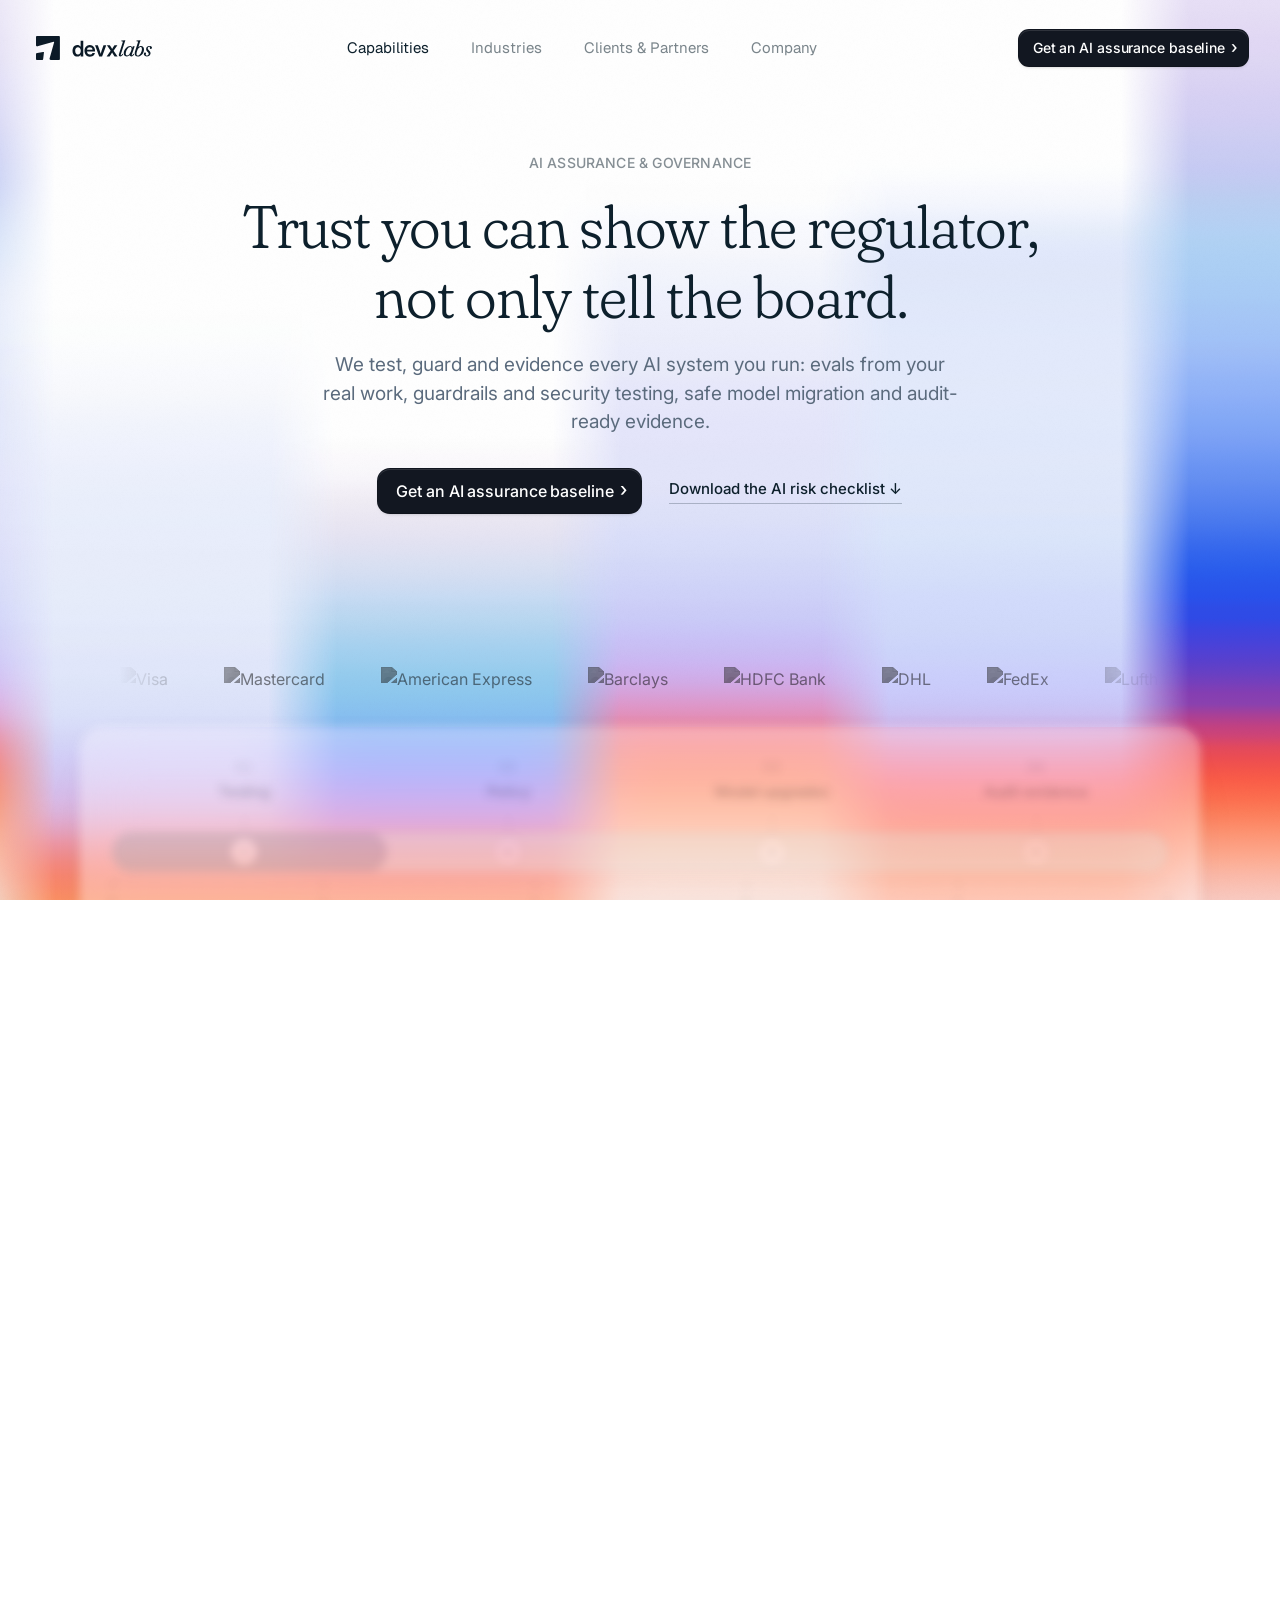
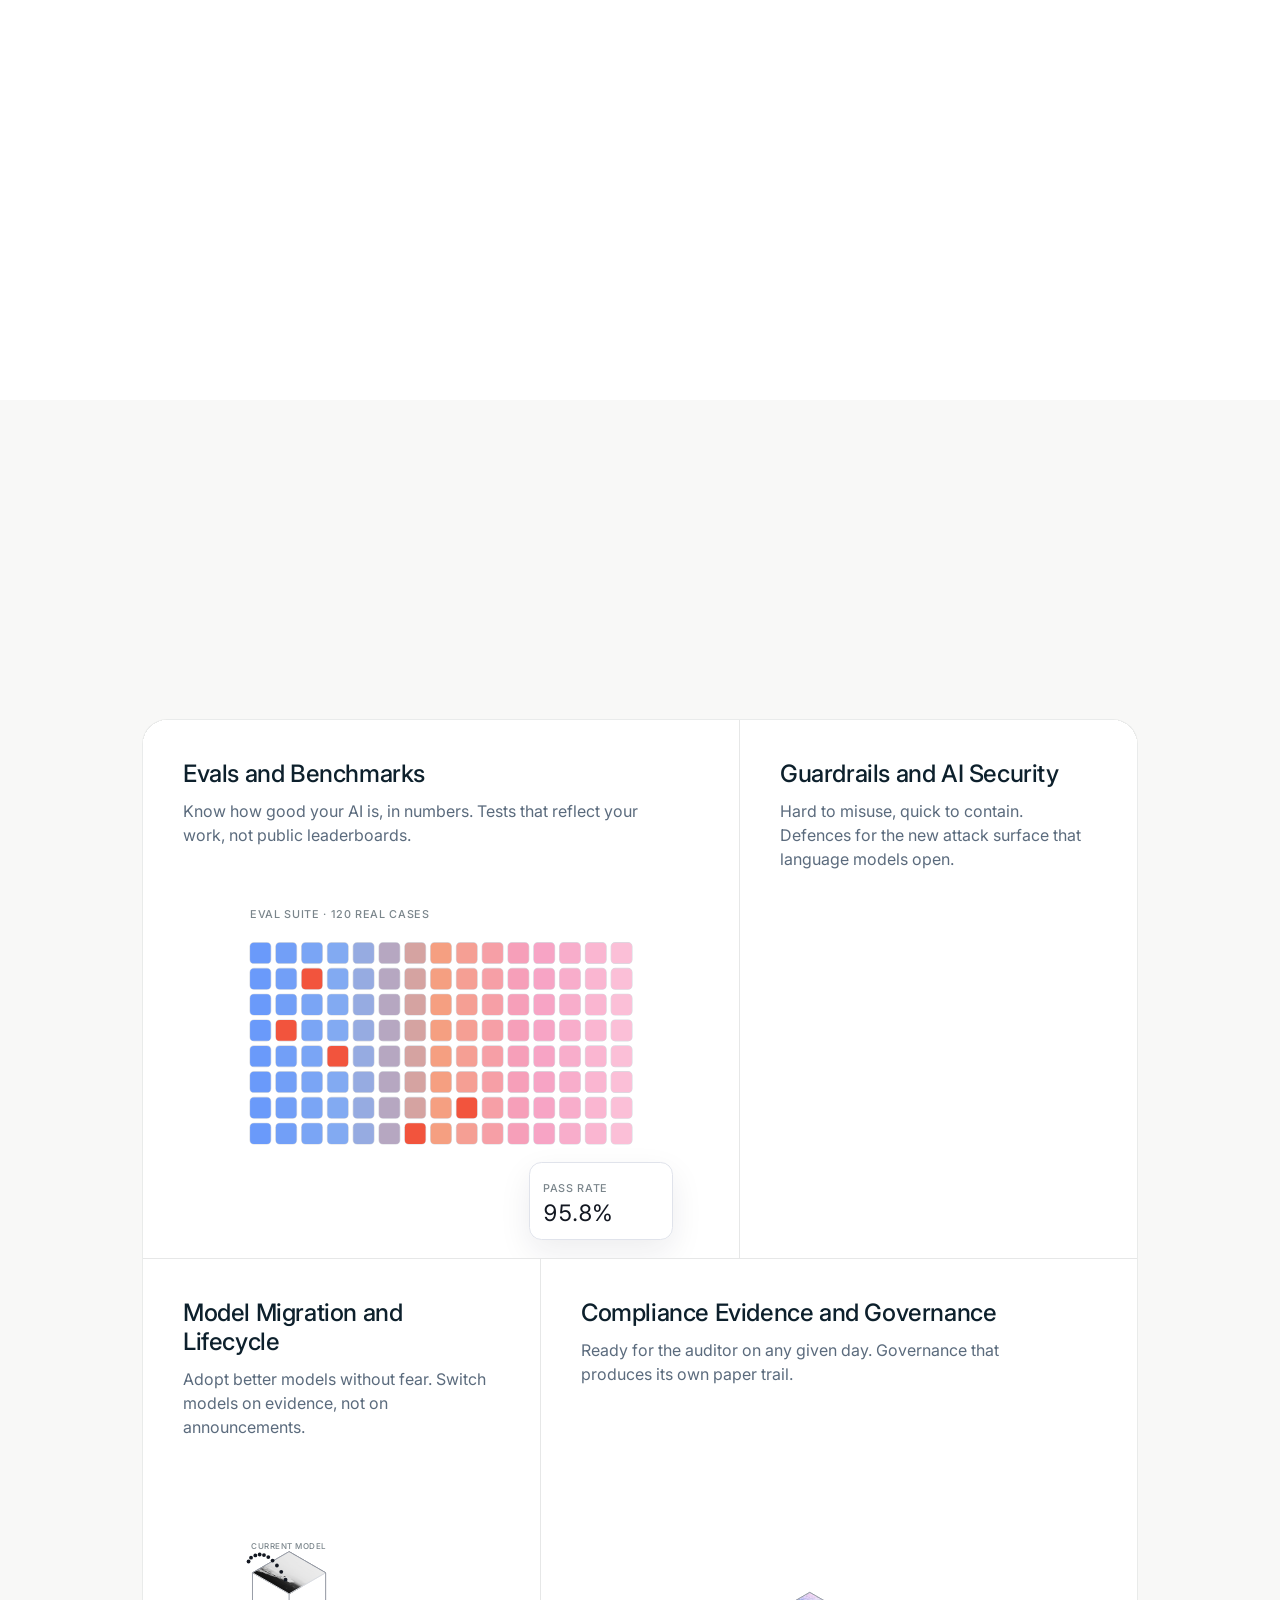
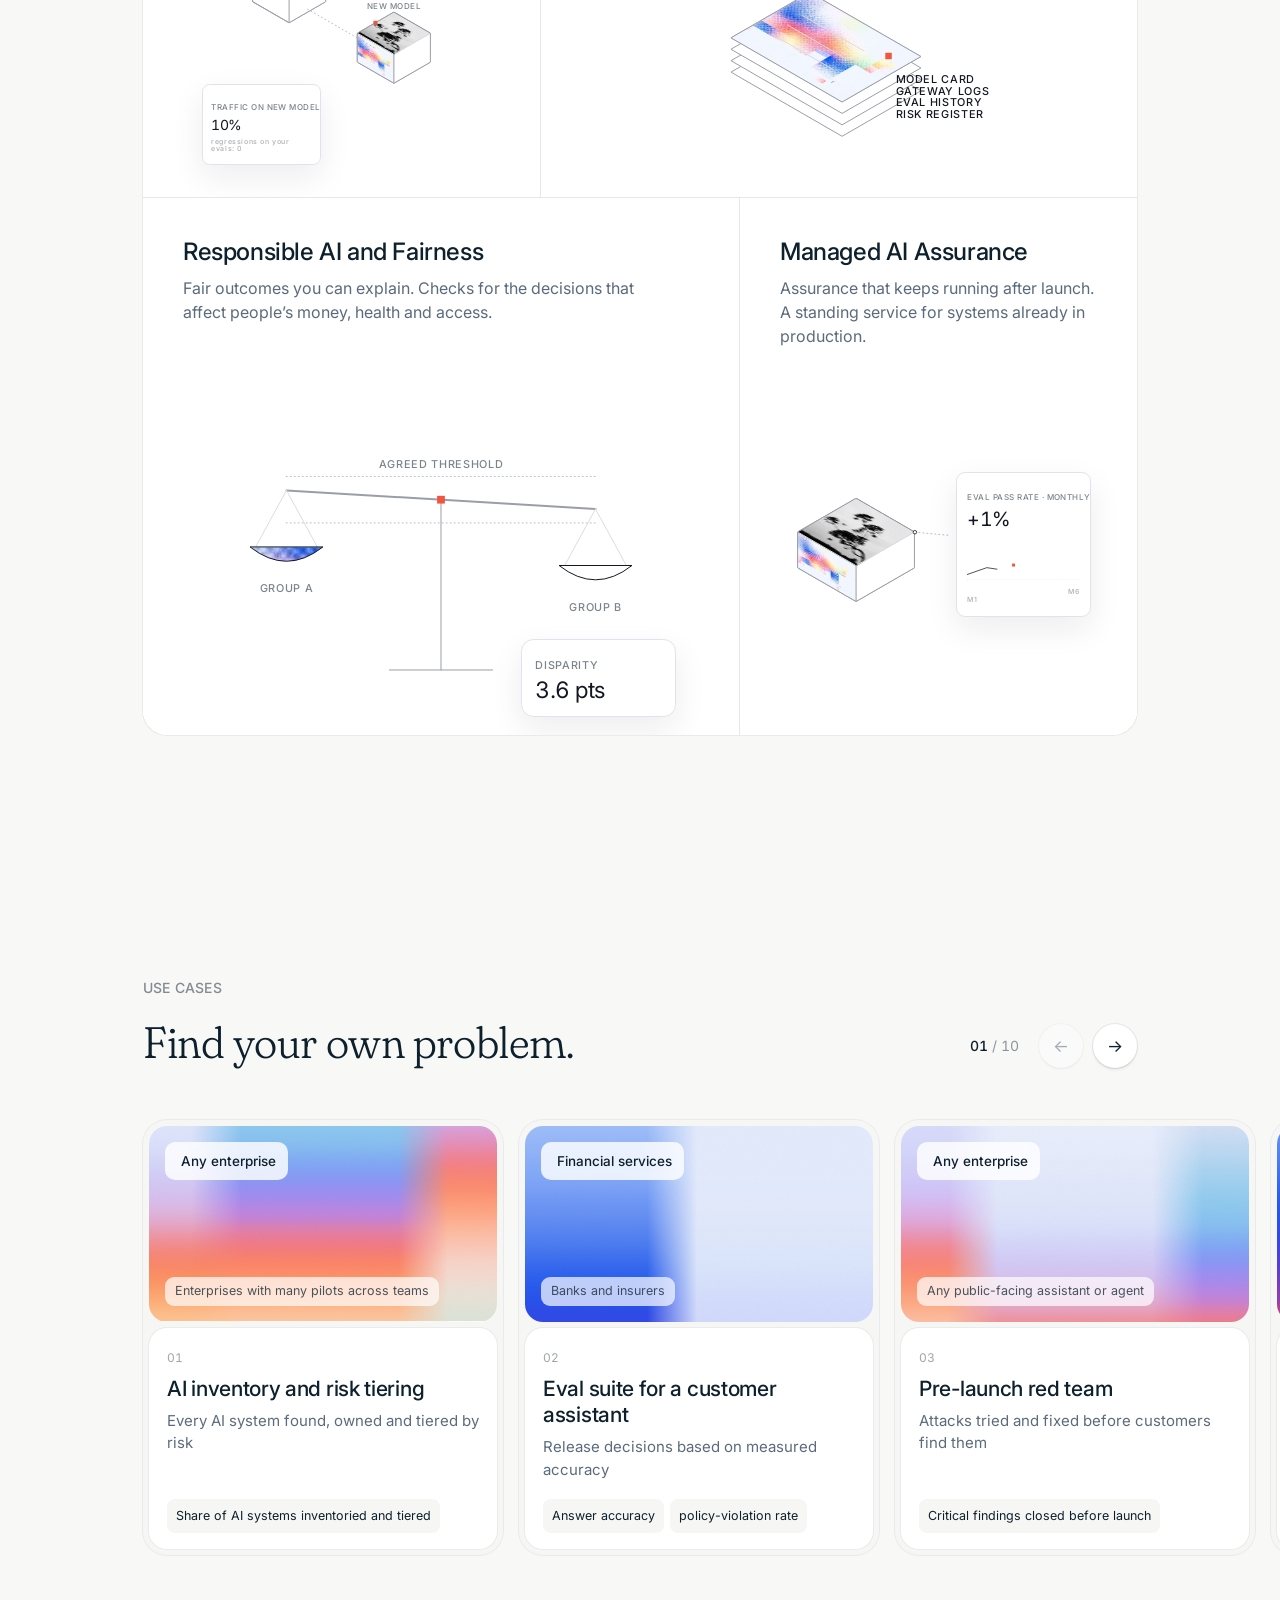
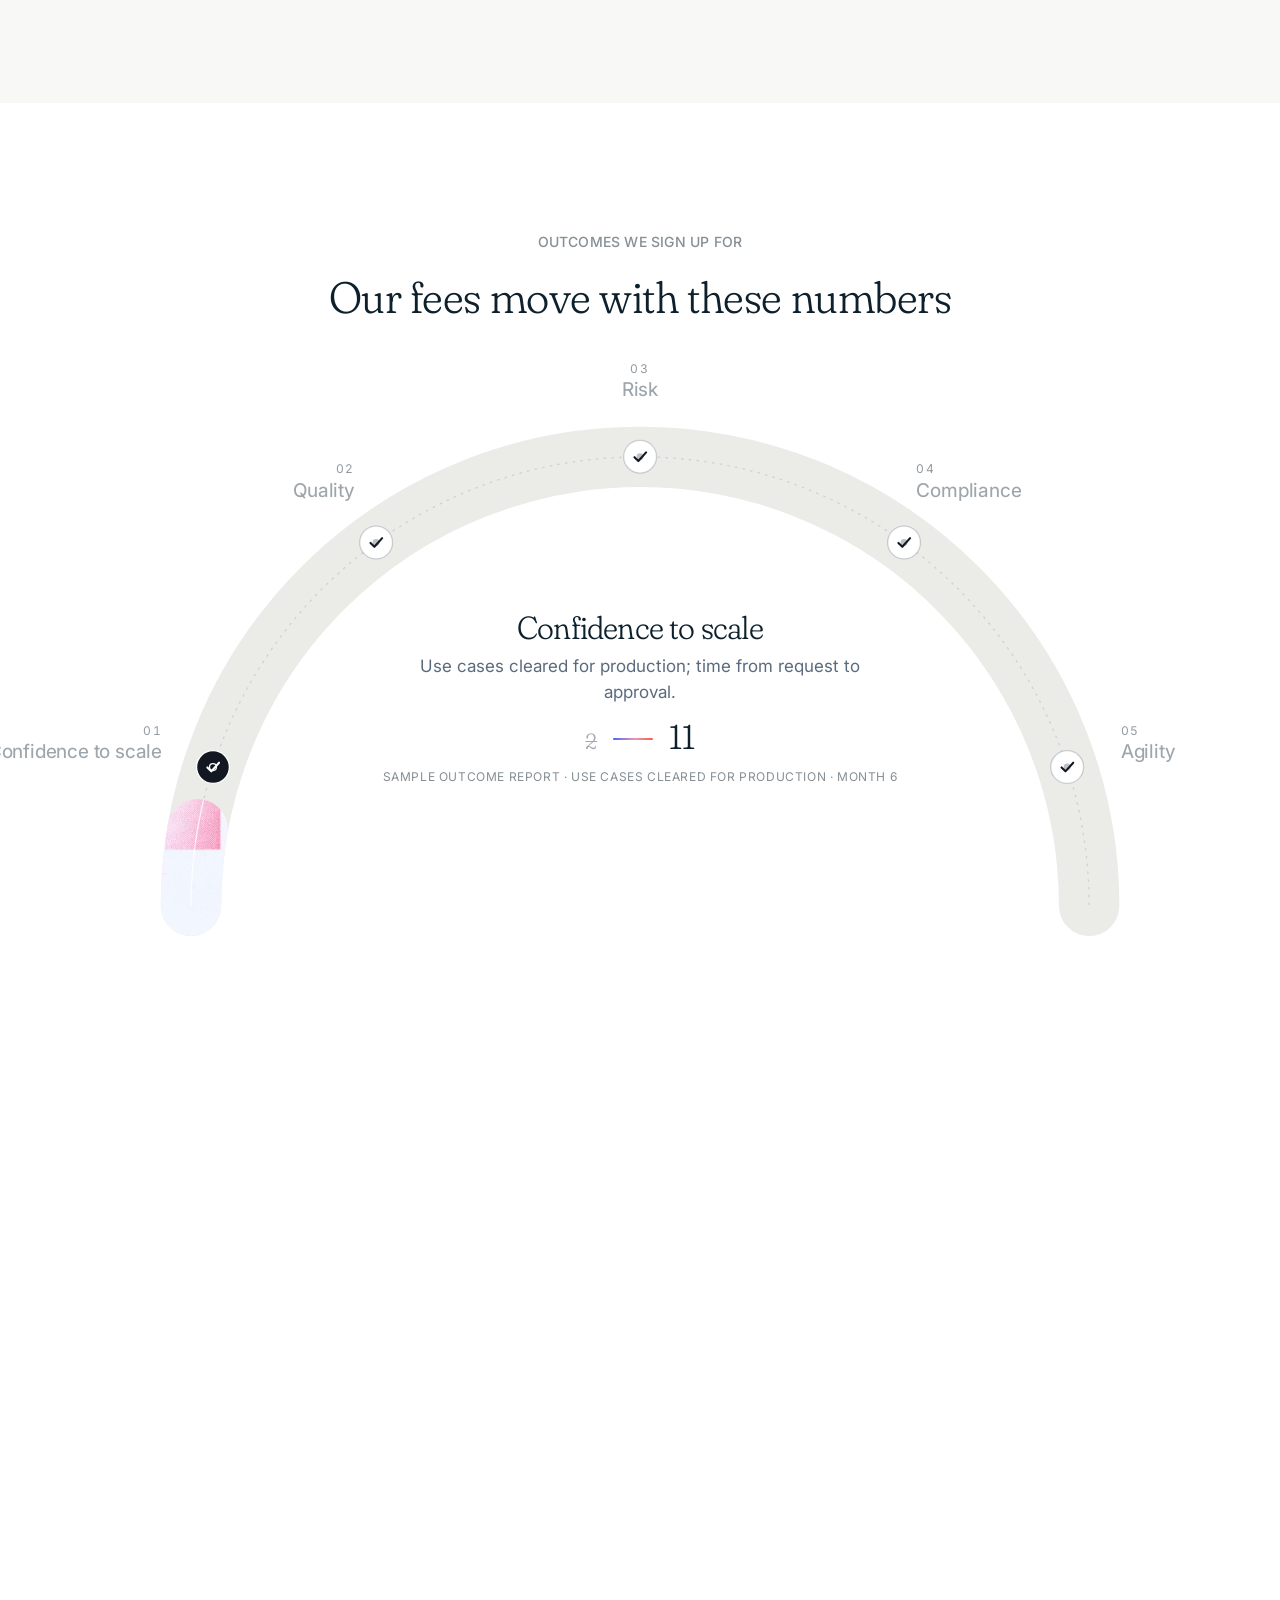
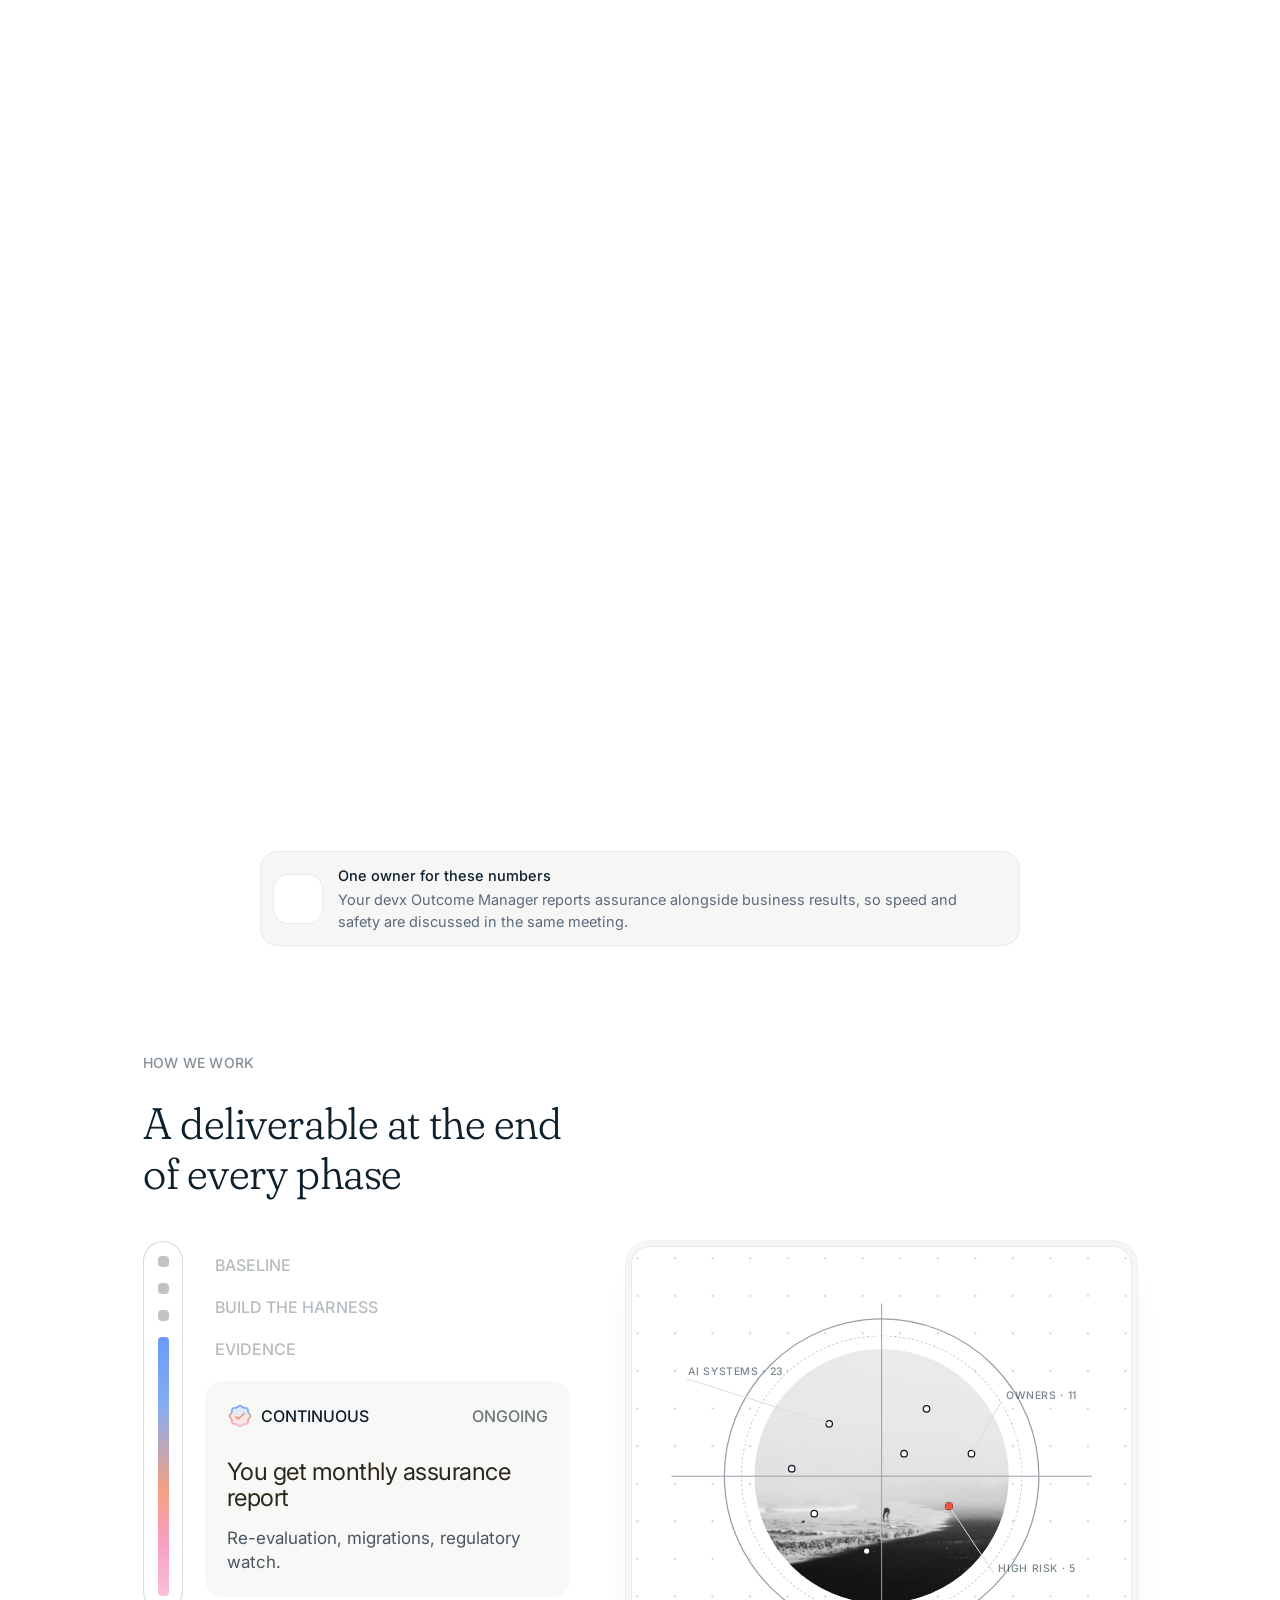
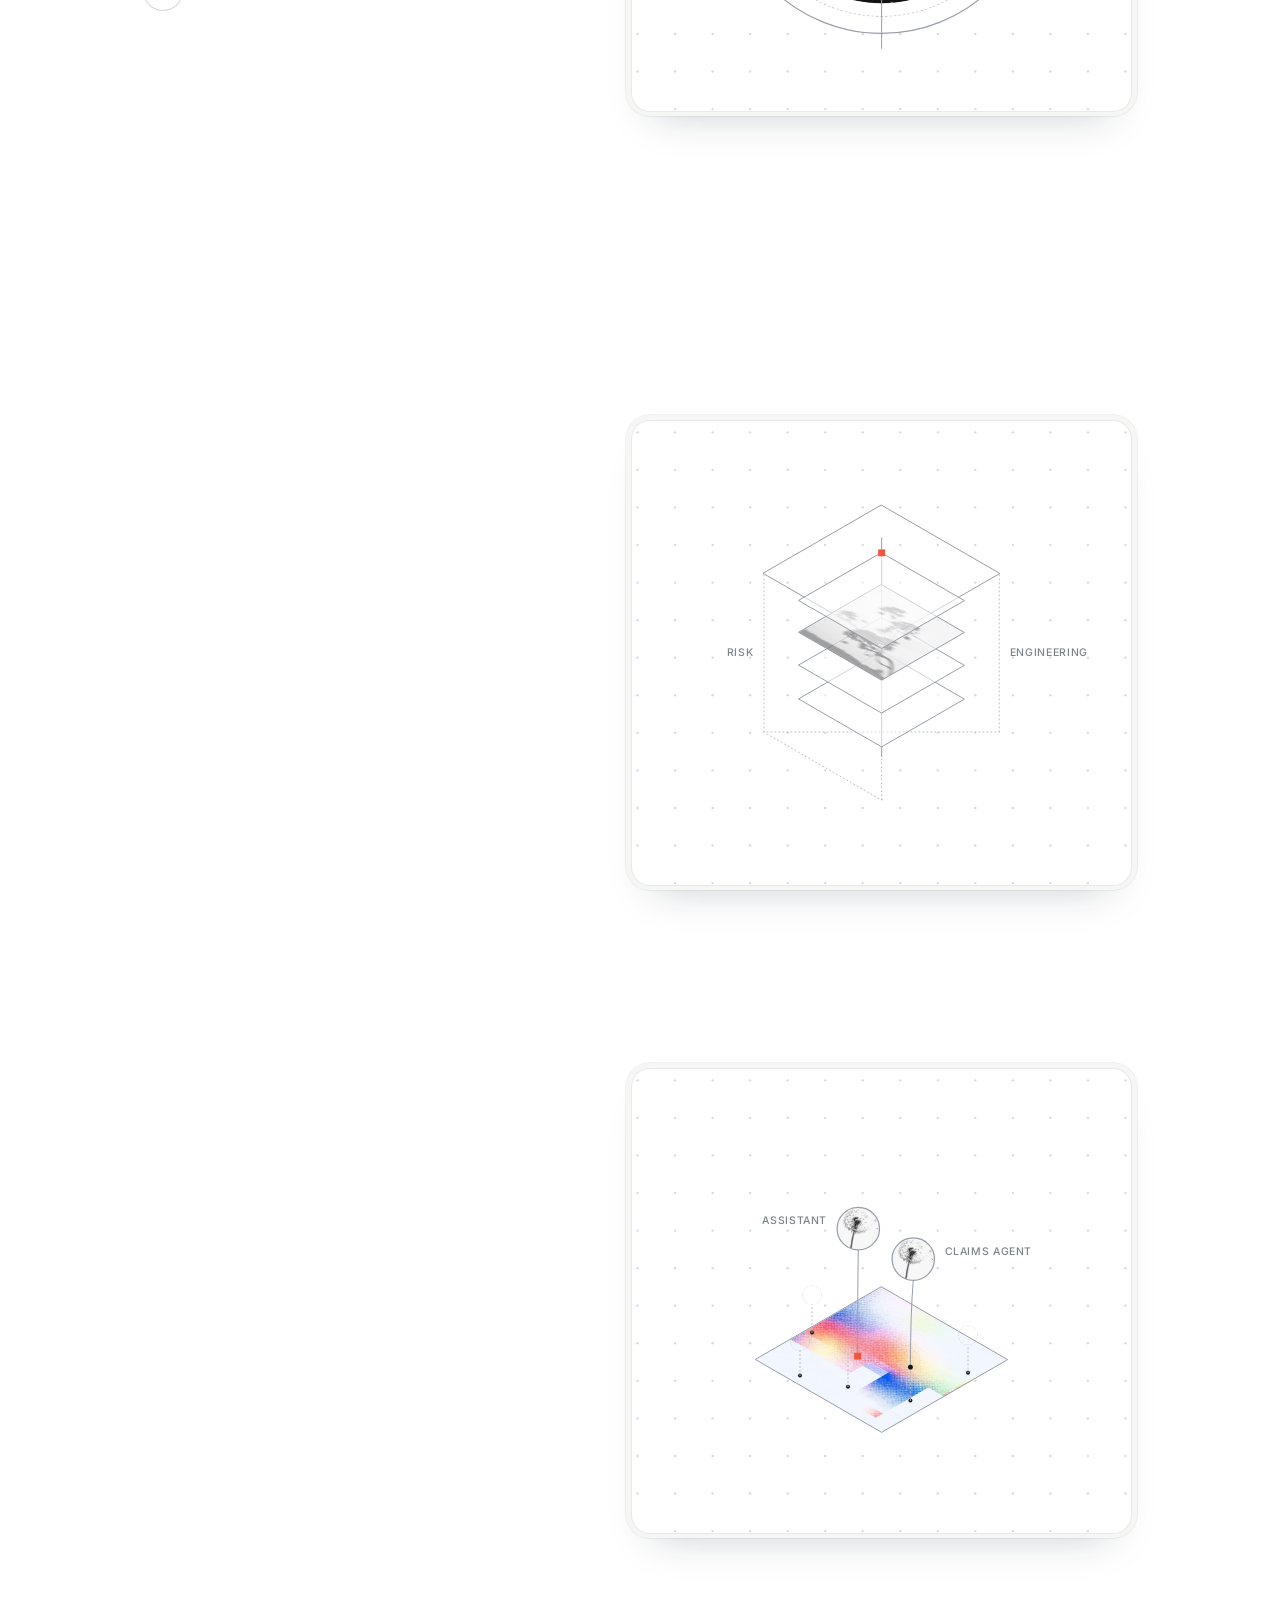
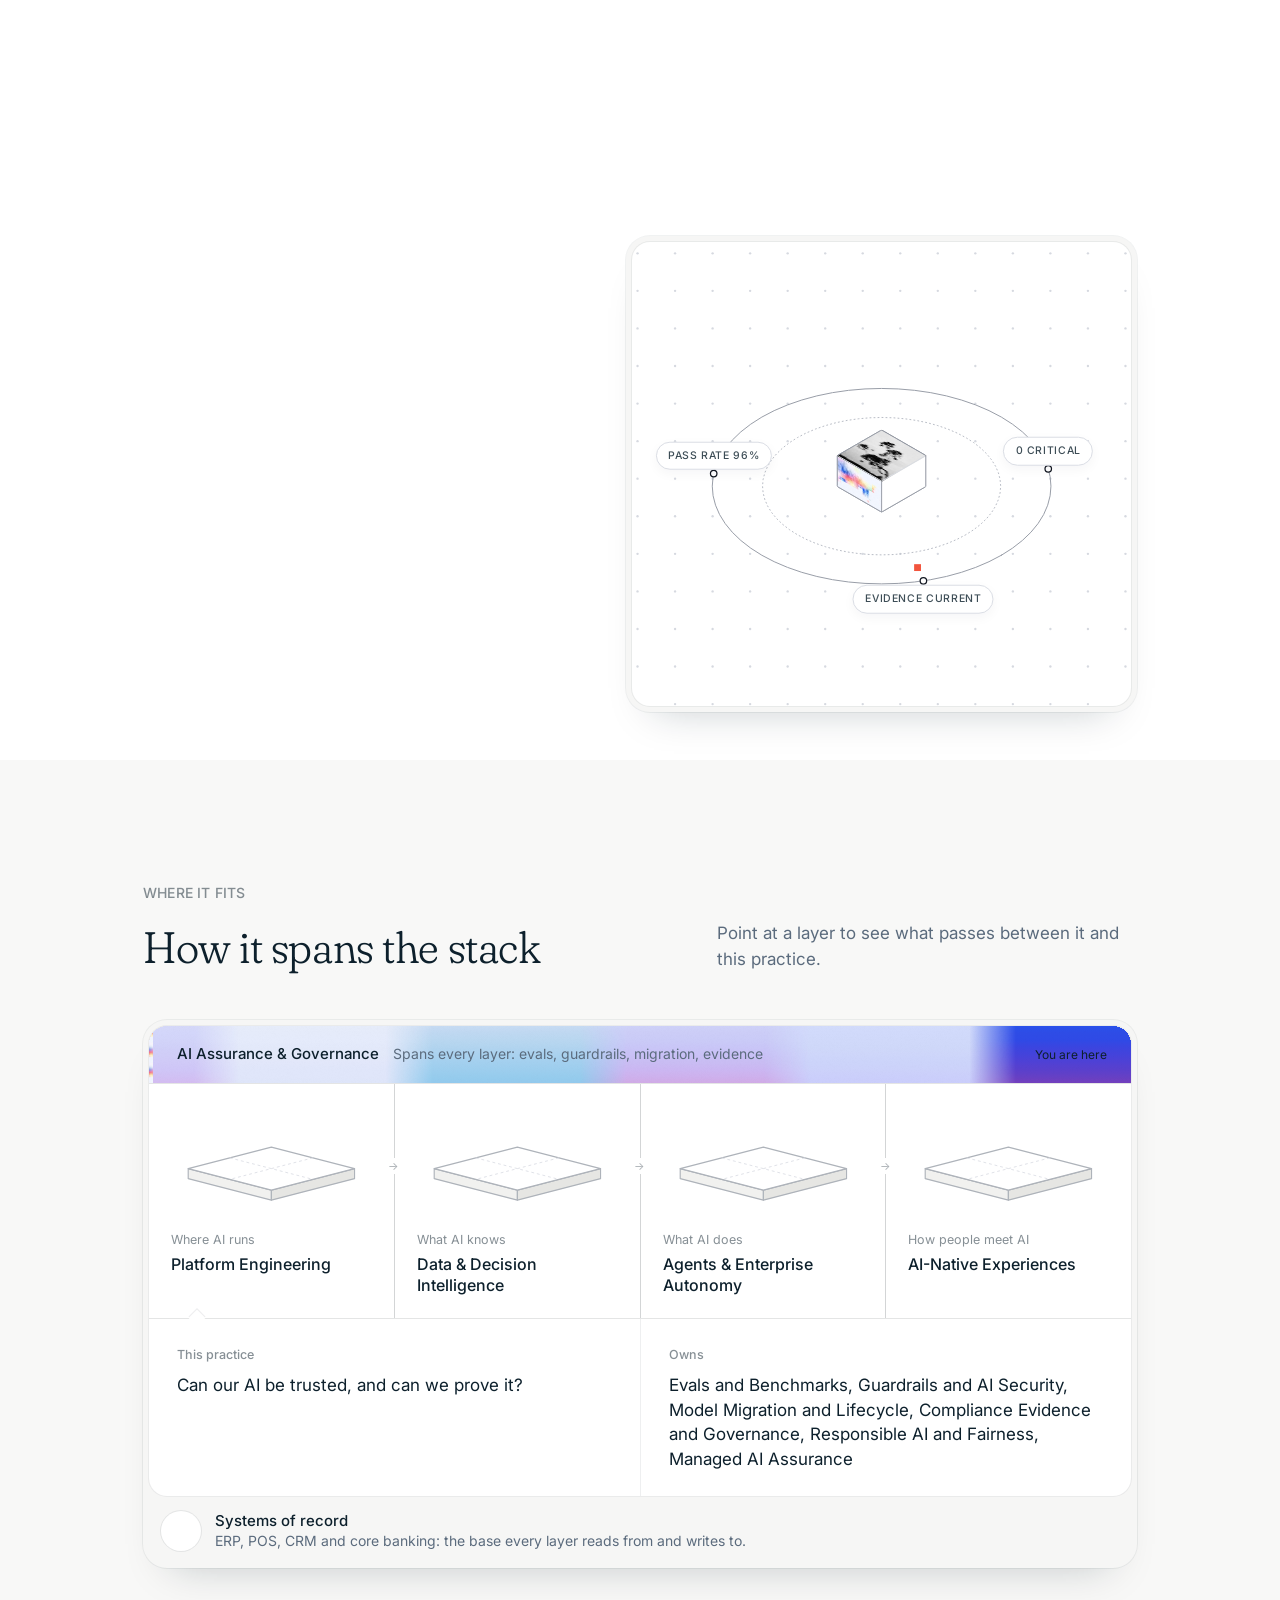
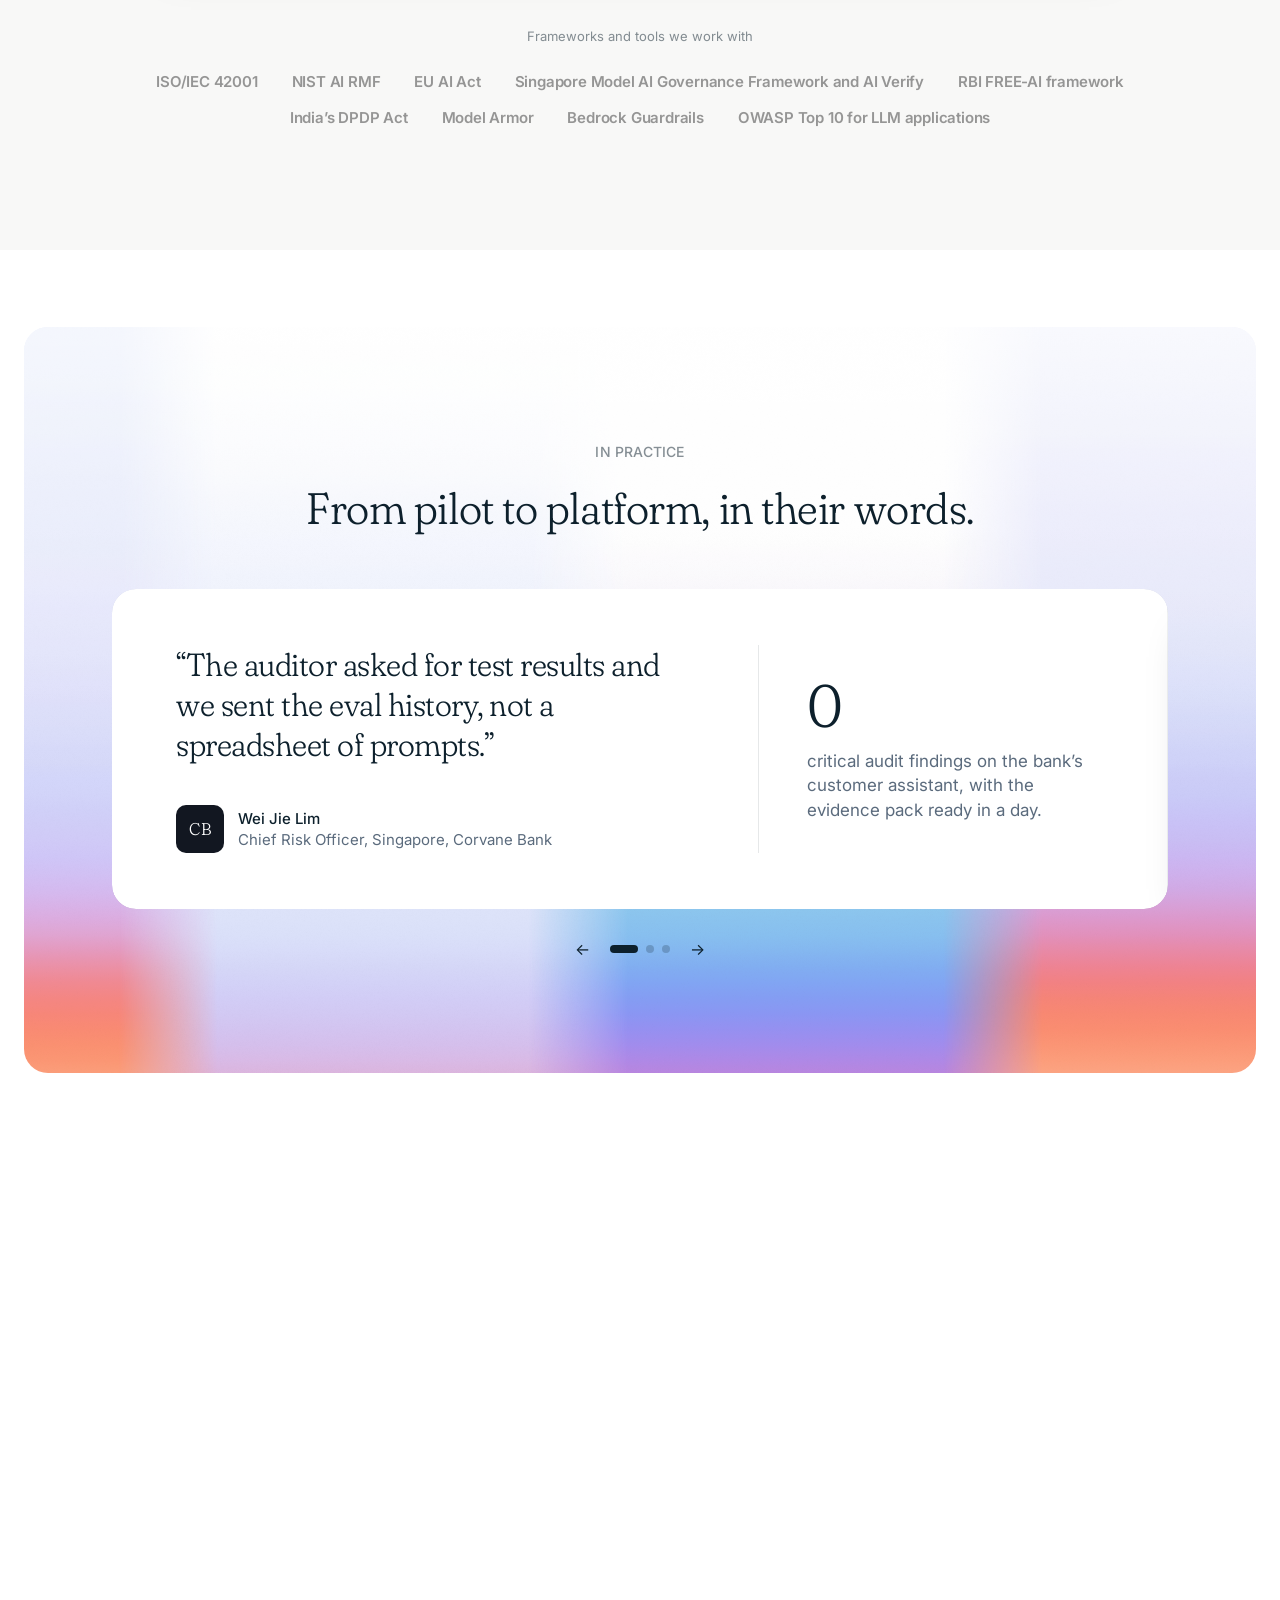
==== commit 76572980: "Light theme only: remove the light/dark switch Co-Authored-By: Claude Opus 5.5 <noreply@anthropic.co" ====
--- a/ai-assurance-governance.html
+++ b/ai-assurance-governance.html
@@ -1,9 +1,7 @@
 <!doctype html>
-<html lang="en">
+<html lang="en" data-theme="light">
 <head>
 <meta charset="utf-8">
-<script>(function(){var t;try{t=localStorage.getItem("devx-theme")}catch(e){}
-if(!t)t=matchMedia("(prefers-color-scheme: dark)").matches?"dark":"light";document.documentElement.dataset.theme=t;})();</script>
 <meta name="viewport" content="width=device-width, initial-scale=1">
 <title>AI Assurance and Governance: LLM Evals, Guardrails and AI Security | devx</title>
 <meta name="description" content="Evaluation suites, guardrails, AI security testing, safe model migration and continuous compliance evidence for every AI system you run.">
@@ -13,7 +11,7 @@
 <link rel="stylesheet" href="https://unpkg.com/@phosphor-icons/web@2.1.1/src/duotone/style.css">
 <link rel="stylesheet" href="https://unpkg.com/@phosphor-icons/web@2.1.1/src/bold/style.css">
 <link rel="stylesheet" href="https://unpkg.com/@phosphor-icons/web@2.1.1/src/regular/style.css">
-<link rel="stylesheet" href="assets/hairline/devx-figs.css">
+<link rel="stylesheet" href="./assets/hairline/devx-figs.css">
 <style>
   :root {
 
@@ -23,8 +21,8 @@
     --side: #f1f1ef; --side-dk: #e6e6e3; --edge: #aeb3ba; --guide: #c9ccd1;
     --l1: #dbdee5; --l2: #e0e3eb; --l3: #eceef2; --l4: #d9dce2;
     --hl-e: #999ea8; --hl-m: #b9bdc6; --lane: #efeeea; --lane-on: #c3c6cc; --lane-flag: #eab3a8; --arc: #ebebe7;
-    --grey-a: #c1c3c4; --grey-b: #ecebe7; --grey-c: #c3c7cd; --t5: #f4f4f2; --hit: #c8402c; --shadow-rgb: 13, 32, 44; --dots-img: url("assets/dot-grid.svg");
-    --hero-img: url("assets/hero-bg.svg"); --px-img: url("assets/pixel-blocks.jpg");
+    --grey-a: #c1c3c4; --grey-b: #ecebe7; --grey-c: #c3c7cd; --t5: #f4f4f2; --hit: #c8402c; --shadow-rgb: 13, 32, 44; --dots-img: url("./assets/dot-grid.svg");
+    --hero-img: url("./assets/hero-bg.svg"); --px-img: url("./assets/pixel-blocks.jpg");
     --ink: #0d202c;
     --ink-warm: #2b2719;
     --muted: #5b6b7d;
@@ -114,7 +112,7 @@
     -webkit-backdrop-filter: blur(16px) saturate(140%); backdrop-filter: blur(16px) saturate(140%);
     border-radius: 22px;
   }
-  .logo { display: block; width: 116px; height: 24px; background: url("assets/logo.svg") no-repeat left center / contain; }
+  .logo { display: block; width: 116px; height: 24px; background: url("./assets/logo.svg") no-repeat left center / contain; }
   .nav ul { display: flex; gap: 36px; margin: 0; padding: 0; list-style: none; font-family: var(--ui); font-size: 15px; }
   .nav ul a { color: rgba(255,255,255,.5); transition: color .15s ease; }
   .nav ul a:hover, .nav ul a[aria-current] { color: #fff; }
@@ -228,7 +226,7 @@
   .partner i, .mstory i.go { font-style: normal; color: rgba(var(--ink-rgb),.3); transition: transform .2s ease, color .2s ease; }
   .partner:hover i, .mstory:hover i.go { color: var(--ink); transform: translateX(2px); }
   .feat { display: block; padding: 14px 18px 16px; background: var(--paper); color: var(--ink); }
-  .feat .plate { position: relative; height: 68px; margin-bottom: 12px; border-radius: 10px; overflow: hidden; background: #121721 url("assets/pixel-blocks.jpg") 30% 45% / 220% auto; }
+  .feat .plate { position: relative; height: 68px; margin-bottom: 12px; border-radius: 10px; overflow: hidden; background: #121721 url("./assets/pixel-blocks.jpg") 30% 45% / 220% auto; }
   .feat .plate em { position: absolute; left: 10px; bottom: 8px; font-style: normal; font-size: 10.5px; font-weight: 500; letter-spacing: .6px; color: #fff; }
   .feat .plate b { position: absolute; right: 12px; top: 50%; transform: translateY(-50%); font-size: 22px; font-weight: 700; letter-spacing: -.5px; color: #fff; }
   .feat > b { display: block; font-size: 14px; font-weight: 500; }
@@ -409,7 +407,7 @@
   .end.full .end-foot .inner { opacity: 1; transform: none; pointer-events: auto; transition-delay: .2s; }
   .end-foot .inner { width: 100%; max-width: var(--frame); margin: 0 auto; padding: 0 24px; }
   .footer-top { display: grid; grid-template-columns: 1.4fr repeat(4, 1fr); gap: 32px; }
-  .logo-ink { display: block; width: 116px; height: 24px; background: var(--ink); -webkit-mask: url("assets/logo.svg") no-repeat left center / contain; mask: url("assets/logo.svg") no-repeat left center / contain; }
+  .logo-ink { display: block; width: 116px; height: 24px; background: var(--ink); -webkit-mask: url("./assets/logo.svg") no-repeat left center / contain; mask: url("./assets/logo.svg") no-repeat left center / contain; }
   .footer-top p { margin: 16px 0 0; font-size: 14px; line-height: 20px; color: var(--muted); max-width: 240px; }
   .end-foot h4 { margin: 0 0 14px; font-size: 13px; font-weight: 500; color: rgba(var(--ink-rgb),.55); }
   .end-foot ul { list-style: none; margin: 0; padding: 0; display: flex; flex-direction: column; gap: 10px; font-size: 14px; font-weight: 500; }
@@ -417,7 +415,7 @@
   .wordmark {
     display: block; width: min(100%, calc(30vh * 139.5 / 28.7)); aspect-ratio: 139.5 / 28.7; margin: 64px auto -3.2%;
     background: var(--paper);
-    -webkit-mask: url("assets/logo.svg") no-repeat center / 100% 100%; mask: url("assets/logo.svg") no-repeat center / 100% 100%;
+    -webkit-mask: url("./assets/logo.svg") no-repeat center / 100% 100%; mask: url("./assets/logo.svg") no-repeat center / 100% 100%;
     opacity: .94;
   }
 
@@ -794,8 +792,8 @@
     --l1: #3a3a37; --l2: #3a3a37; --l3: #31312f; --l4: #444441;
     --hl-e: #8a8984; --hl-m: #63625e; --lane: #2a2a28; --lane-on: #4c4b48; --lane-flag: #6a3128; --arc: #252523;
     --grey-a: #4f4e4a; --grey-b: #2e2e2c; --grey-c: #4f4e4a; --hit: #f2543d; --shadow-rgb: 0, 0, 0;
-    --dots-img: url("assets/dot-grid-dark.svg");
-    --hero-img: url("assets/hero-bg-dark.svg");
+    --dots-img: url("./assets/dot-grid-dark.svg");
+    --hero-img: url("./assets/hero-bg-dark.svg");
   }
   :root[data-theme="dark"] body:not(.scrolled) .nav .logo { filter: none; }
   :root[data-theme="dark"] body.scrolled .nav > .btn { color: #0d202c; }
@@ -803,10 +801,10 @@
   .arc .cp.now path { stroke: var(--on-solid); }
   :root[data-theme="dark"] .scene-grid { filter: brightness(.55); }
   /* use-case artwork stays the light gradient: a coloured panel, like the scorecard strip and the arc */
-  :root[data-theme="dark"] .ucc-top::before { background-image: url("assets/hero-bg.svg"); background-color: #fff; }
+  :root[data-theme="dark"] .ucc-top::before { background-image: url("./assets/hero-bg.svg"); background-color: #fff; }
   /* dark gradients band in 8-bit colour; a screen-resolution grain dithers the steps away */
   :root[data-theme="dark"] body::after { content: ""; position: fixed; inset: 0; z-index: 2147483000; pointer-events: none;
-    background: url("assets/grain.png") 0 0 / 128px 128px; mix-blend-mode: overlay; opacity: .22; }
+    background: url("./assets/grain.png") 0 0 / 128px 128px; mix-blend-mode: overlay; opacity: .22; }
   :root[data-theme="dark"] .ucc-logo img, :root[data-theme="dark"] .hero-logos img, :root[data-theme="dark"] .logos img { filter: grayscale(1) invert(1); }
   html { transition: background-color .3s ease; }
   body, .card, .fit2, .ucc, .ucc-body, .case, .rail { transition: background-color .3s ease, color .3s ease, border-color .3s ease; }
@@ -839,9 +837,9 @@
       <li><button class="nav-trigger" aria-expanded="false" aria-controls="menu-cp" data-menu="cp">Clients &amp; Partners <i class="ph-bold ph-caret-down" aria-hidden="true"></i></button></li>
       <li><button class="nav-trigger" aria-expanded="false" aria-controls="menu-co" data-menu="co">Company <i class="ph-bold ph-caret-down" aria-hidden="true"></i></button></li>
     </ul>
-    <button class="theme-sw" type="button" aria-label="Dark mode" aria-pressed="false"><i class="ph-bold ph-sun" aria-hidden="true"></i><i class="ph-bold ph-moon" aria-hidden="true"></i></button><a href="#contact" class="btn btn-light">Get an AI assurance baseline</a>
+    <a href="#contact" class="btn btn-light">Get an AI assurance baseline</a>
     <div class="menu" id="menu">
-      <svg width="0" height="0" style="position:absolute" aria-hidden="true"><defs><pattern id="menu-px" width="1" height="1" viewBox="40 340 1300 240" preserveAspectRatio="xMidYMid slice"><image href="assets/pixel-blocks.jpg" width="1820" height="1020"/></pattern></defs></svg>
+      <svg width="0" height="0" style="position:absolute" aria-hidden="true"><defs><pattern id="menu-px" width="1" height="1" viewBox="40 340 1300 240" preserveAspectRatio="xMidYMid slice"><image href="./assets/pixel-blocks.jpg" width="1820" height="1020"/></pattern></defs></svg>
       <div class="menu-shell"></div>
       <div class="menu-panel" id="menu-cap"><div class="menu-grid cap-grid"><a class="menu-card" href="platform-engineering.html"><svg class="stack" viewBox="0 0 140 104" aria-hidden="true"><g class="guide"><line x1="30" y1="16" x2="30" y2="88"/><line x1="110" y1="16" x2="110" y2="88"/><line x1="70" y1="26" x2="70" y2="98"/></g><g class="sl me"><polygon class="side" points="30,88 70,98 70,102 30,92" fill="url(#menu-px)"/><polygon class="side" points="70,98 110,88 110,92 70,102" fill="url(#menu-px)"/><polygon class="shade" points="30,88 70,98 70,102 30,92"/><polygon class="shade dk" points="70,98 110,88 110,92 70,102"/><polygon class="top" points="70,78 110,88 70,98 30,88" fill="url(#menu-px)"/><rect class="px" x="98" y="86" width="4" height="4"/></g><g class="sl"><polygon class="side" points="30,64 70,74 70,78 30,68"/><polygon class="side dk" points="70,74 110,64 110,68 70,78"/><polygon class="top" points="70,54 110,64 70,74 30,64"/></g><g class="sl"><polygon class="side" points="30,40 70,50 70,54 30,44"/><polygon class="side dk" points="70,50 110,40 110,44 70,54"/><polygon class="top" points="70,30 110,40 70,50 30,40"/></g><g class="sl"><polygon class="side" points="30,16 70,26 70,30 30,20"/><polygon class="side dk" points="70,26 110,16 110,20 70,30"/><polygon class="top" points="70,6 110,16 70,26 30,16"/></g></svg><b>Platform Engineering</b><span>Will our AI run in production, at a cost we can defend?</span></a><a class="menu-card" href="data-decision-intelligence.html"><svg class="stack" viewBox="0 0 140 104" aria-hidden="true"><g class="guide"><line x1="30" y1="16" x2="30" y2="88"/><line x1="110" y1="16" x2="110" y2="88"/><line x1="70" y1="26" x2="70" y2="98"/></g><g class="sl"><polygon class="side" points="30,88 70,98 70,102 30,92"/><polygon class="side dk" points="70,98 110,88 110,92 70,102"/><polygon class="top" points="70,78 110,88 70,98 30,88"/></g><g class="sl me"><polygon class="side" points="30,64 70,74 70,78 30,68" fill="url(#menu-px)"/><polygon class="side" points="70,74 110,64 110,68 70,78" fill="url(#menu-px)"/><polygon class="shade" points="30,64 70,74 70,78 30,68"/><polygon class="shade dk" points="70,74 110,64 110,68 70,78"/><polygon class="top" points="70,54 110,64 70,74 30,64" fill="url(#menu-px)"/><rect class="px" x="98" y="62" width="4" height="4"/></g><g class="sl"><polygon class="side" points="30,40 70,50 70,54 30,44"/><polygon class="side dk" points="70,50 110,40 110,44 70,54"/><polygon class="top" points="70,30 110,40 70,50 30,40"/></g><g class="sl"><polygon class="side" points="30,16 70,26 70,30 30,20"/><polygon class="side dk" points="70,26 110,16 110,20 70,30"/><polygon class="top" points="70,6 110,16 70,26 30,16"/></g></svg><b>Data &amp; Decision Intelligence</b><span>Does our AI understand how our business works?</span></a><a class="menu-card" href="agents-enterprise-autonomy.html"><svg class="stack" viewBox="0 0 140 104" aria-hidden="true"><g class="guide"><line x1="30" y1="16" x2="30" y2="88"/><line x1="110" y1="16" x2="110" y2="88"/><line x1="70" y1="26" x2="70" y2="98"/></g><g class="sl"><polygon class="side" points="30,88 70,98 70,102 30,92"/><polygon class="side dk" points="70,98 110,88 110,92 70,102"/><polygon class="top" points="70,78 110,88 70,98 30,88"/></g><g class="sl"><polygon class="side" points="30,64 70,74 70,78 30,68"/><polygon class="side dk" points="70,74 110,64 110,68 70,78"/><polygon class="top" points="70,54 110,64 70,74 30,64"/></g><g class="sl me"><polygon class="side" points="30,40 70,50 70,54 30,44" fill="url(#menu-px)"/><polygon class="side" points="70,50 110,40 110,44 70,54" fill="url(#menu-px)"/><polygon class="shade" points="30,40 70,50 70,54 30,44"/><polygon class="shade dk" points="70,50 110,40 110,44 70,54"/><polygon class="top" points="70,30 110,40 70,50 30,40" fill="url(#menu-px)"/><rect class="px" x="98" y="38" width="4" height="4"/></g><g class="sl"><polygon class="side" points="30,16 70,26 70,30 30,20"/><polygon class="side dk" points="70,26 110,16 110,20 70,30"/><polygon class="top" points="70,6 110,16 70,26 30,16"/></g></svg><b>Agents &amp; Enterprise Autonomy</b><span>Can AI complete real work, safely, inside our systems?</span></a><a class="menu-card" href="ai-native-experiences.html"><svg class="stack" viewBox="0 0 140 104" aria-hidden="true"><g class="guide"><line x1="30" y1="16" x2="30" y2="88"/><line x1="110" y1="16" x2="110" y2="88"/><line x1="70" y1="26" x2="70" y2="98"/></g><g class="sl"><polygon class="side" points="30,88 70,98 70,102 30,92"/><polygon class="side dk" points="70,98 110,88 110,92 70,102"/><polygon class="top" points="70,78 110,88 70,98 30,88"/></g><g class="sl"><polygon class="side" points="30,64 70,74 70,78 30,68"/><polygon class="side dk" points="70,74 110,64 110,68 70,78"/><polygon class="top" points="70,54 110,64 70,74 30,64"/></g><g class="sl"><polygon class="side" points="30,40 70,50 70,54 30,44"/><polygon class="side dk" points="70,50 110,40 110,44 70,54"/><polygon class="top" points="70,30 110,40 70,50 30,40"/></g><g class="sl me"><polygon class="side" points="30,16 70,26 70,30 30,20" fill="url(#menu-px)"/><polygon class="side" points="70,26 110,16 110,20 70,30" fill="url(#menu-px)"/><polygon class="shade" points="30,16 70,26 70,30 30,20"/><polygon class="shade dk" points="70,26 110,16 110,20 70,30"/><polygon class="top" points="70,6 110,16 70,26 30,16" fill="url(#menu-px)"/><rect class="px" x="98" y="14" width="4" height="4"/></g></svg><b>AI-Native Experiences</b><span>Will customers and staff use our AI, and trust it?</span></a><a class="menu-card wide" href="ai-assurance-governance.html" aria-current="page"><svg class="stack all" viewBox="0 0 140 104" aria-hidden="true"><g class="guide"><line x1="30" y1="16" x2="30" y2="88"/><line x1="110" y1="16" x2="110" y2="88"/><line x1="70" y1="26" x2="70" y2="98"/></g><g class="sl as" style="--d:0ms"><polygon class="side" points="30,88 70,98 70,102 30,92" fill="url(#menu-px)"/><polygon class="side" points="70,98 110,88 110,92 70,102" fill="url(#menu-px)"/><polygon class="shade" points="30,88 70,98 70,102 30,92"/><polygon class="shade dk" points="70,98 110,88 110,92 70,102"/><polygon class="top" points="70,78 110,88 70,98 30,88"/><polygon class="tint" points="70,78 110,88 70,98 30,88"/><rect class="px" x="98" y="86" width="4" height="4"/></g><g class="sl as" style="--d:60ms"><polygon class="side" points="30,64 70,74 70,78 30,68" fill="url(#menu-px)"/><polygon class="side" points="70,74 110,64 110,68 70,78" fill="url(#menu-px)"/><polygon class="shade" points="30,64 70,74 70,78 30,68"/><polygon class="shade dk" points="70,74 110,64 110,68 70,78"/><polygon class="top" points="70,54 110,64 70,74 30,64"/><polygon class="tint" points="70,54 110,64 70,74 30,64"/><rect class="px" x="98" y="62" width="4" height="4"/></g><g class="sl as" style="--d:120ms"><polygon class="side" points="30,40 70,50 70,54 30,44" fill="url(#menu-px)"/><polygon class="side" points="70,50 110,40 110,44 70,54" fill="url(#menu-px)"/><polygon class="shade" points="30,40 70,50 70,54 30,44"/><polygon class="shade dk" points="70,50 110,40 110,44 70,54"/><polygon class="top" points="70,30 110,40 70,50 30,40"/><polygon class="tint" points="70,30 110,40 70,50 30,40"/><rect class="px" x="98" y="38" width="4" height="4"/></g><g class="sl as" style="--d:180ms"><polygon class="side" points="30,16 70,26 70,30 30,20" fill="url(#menu-px)"/><polygon class="side" points="70,26 110,16 110,20 70,30" fill="url(#menu-px)"/><polygon class="shade" points="30,16 70,26 70,30 30,20"/><polygon class="shade dk" points="70,26 110,16 110,20 70,30"/><polygon class="top" points="70,6 110,16 70,26 30,16"/><polygon class="tint" points="70,6 110,16 70,26 30,16"/><rect class="px" x="98" y="14" width="4" height="4"/></g></svg><span class="wide-copy"><b>AI Assurance &amp; Governance</b>Can our AI be trusted, and can we prove it? Spans every layer.<em class="here" style="display:flex">You are here</em></span></a></div><div class="menu-foot"><span class="tile"><i class="ph-duotone ph-stack" aria-hidden="true"></i></span><div><b>Not sure which layer is failing?</b>A Platform Review maps where you are on all five.</div><a class="btn" href="#contact">Book a review</a></div></div>
       <div class="menu-panel" id="menu-ind"><div class="menu-grid ind-grid"><div class="ind-list" id="ind-list"></div><div class="ind-subs" id="ind-subs"></div></div><div class="menu-foot"><span class="tile"><i class="ph-duotone ph-compass" aria-hidden="true"></i></span><div><b>Don’t see your industry?</b>Every engagement starts from your systems, not a template.</div><a class="btn" href="#contact">Talk to us</a></div></div>
@@ -899,7 +897,7 @@
         <svg viewBox="0 0 1216 660" aria-hidden="true">
           <defs>
             <pattern id="arc-tex" patternUnits="userSpaceOnUse" x="58" y="40" width="1100" height="620">
-              <image href="assets/pixel-blocks.jpg" width="1100" height="620" preserveAspectRatio="xMidYMid slice"></image>
+              <image href="./assets/pixel-blocks.jpg" width="1100" height="620" preserveAspectRatio="xMidYMid slice"></image>
             </pattern>
             <mask id="arc-mask" maskUnits="userSpaceOnUse" x="0" y="0" width="1216" height="660">
               <path id="arc-fillpath" fill="none" stroke="#fff" stroke-width="70" stroke-linecap="round"></path>
@@ -972,7 +970,7 @@
   </div>
 </main>
 
-<script src="assets/hairline/kernel.js"></script>
+<script src="./assets/hairline/kernel.js"></script>
 <script type="module">
   import { mountFigure } from "./assets/hairline/devx-figs.js";
   const reduce = matchMedia("(prefers-reduced-motion: reduce)").matches;
@@ -1122,7 +1120,7 @@
   steps.forEach((st, i) => {
     const btn = document.createElement("button");
     btn.className = "step"; btn.type = "button"; btn.setAttribute("role", "tab");
-    btn.innerHTML = `<div class="step-top"><span class="step-name"><img src="assets/seal-check.svg" alt="">${st.name}</span><span class="step-weeks">${st.weeks}</span></div>
+    btn.innerHTML = `<div class="step-top"><span class="step-name"><img src="./assets/seal-check.svg" alt="">${st.name}</span><span class="step-weeks">${st.weeks}</span></div>
       <div class="step-body"><div><h3>${st.title}</h3><p>${st.body}</p></div></div>`;
     btn.addEventListener("click", () => items[i].scrollIntoView({ block: "center", behavior: reduce ? "auto" : "smooth" }));
     btn.addEventListener("keydown", (e) => {
@@ -1412,17 +1410,6 @@
   frame();
 
 
-  /* ---------- light / dark ---------- */
-  const themeSw = document.querySelector(".theme-sw");
-  const syncSw = () => themeSw.setAttribute("aria-pressed", String(document.documentElement.dataset.theme === "dark"));
-  themeSw.addEventListener("click", () => {
-    const t = document.documentElement.dataset.theme === "dark" ? "light" : "dark";
-    document.documentElement.dataset.theme = t;
-    try { localStorage.setItem("devx-theme", t); } catch (e) {}
-    syncSw();
-  });
-  syncSw();
-
 </script>
 </body>
 </html>
